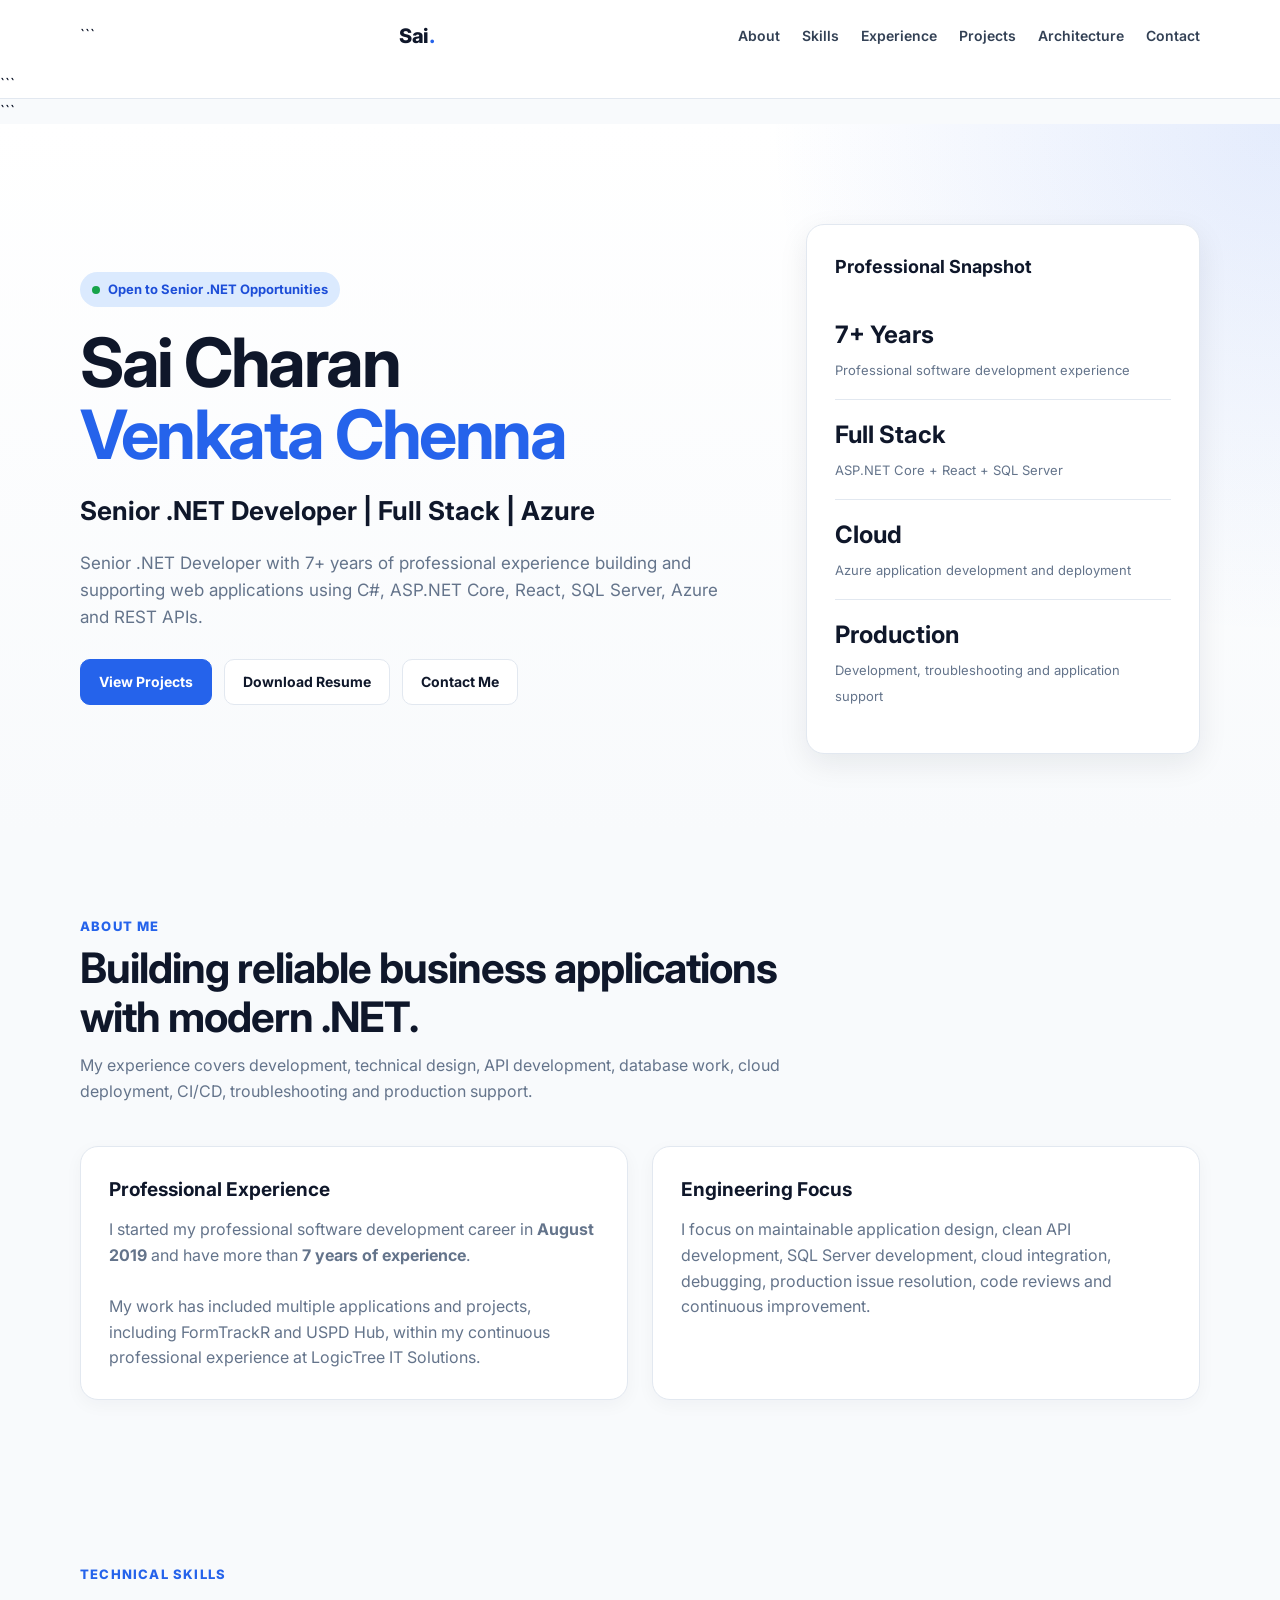
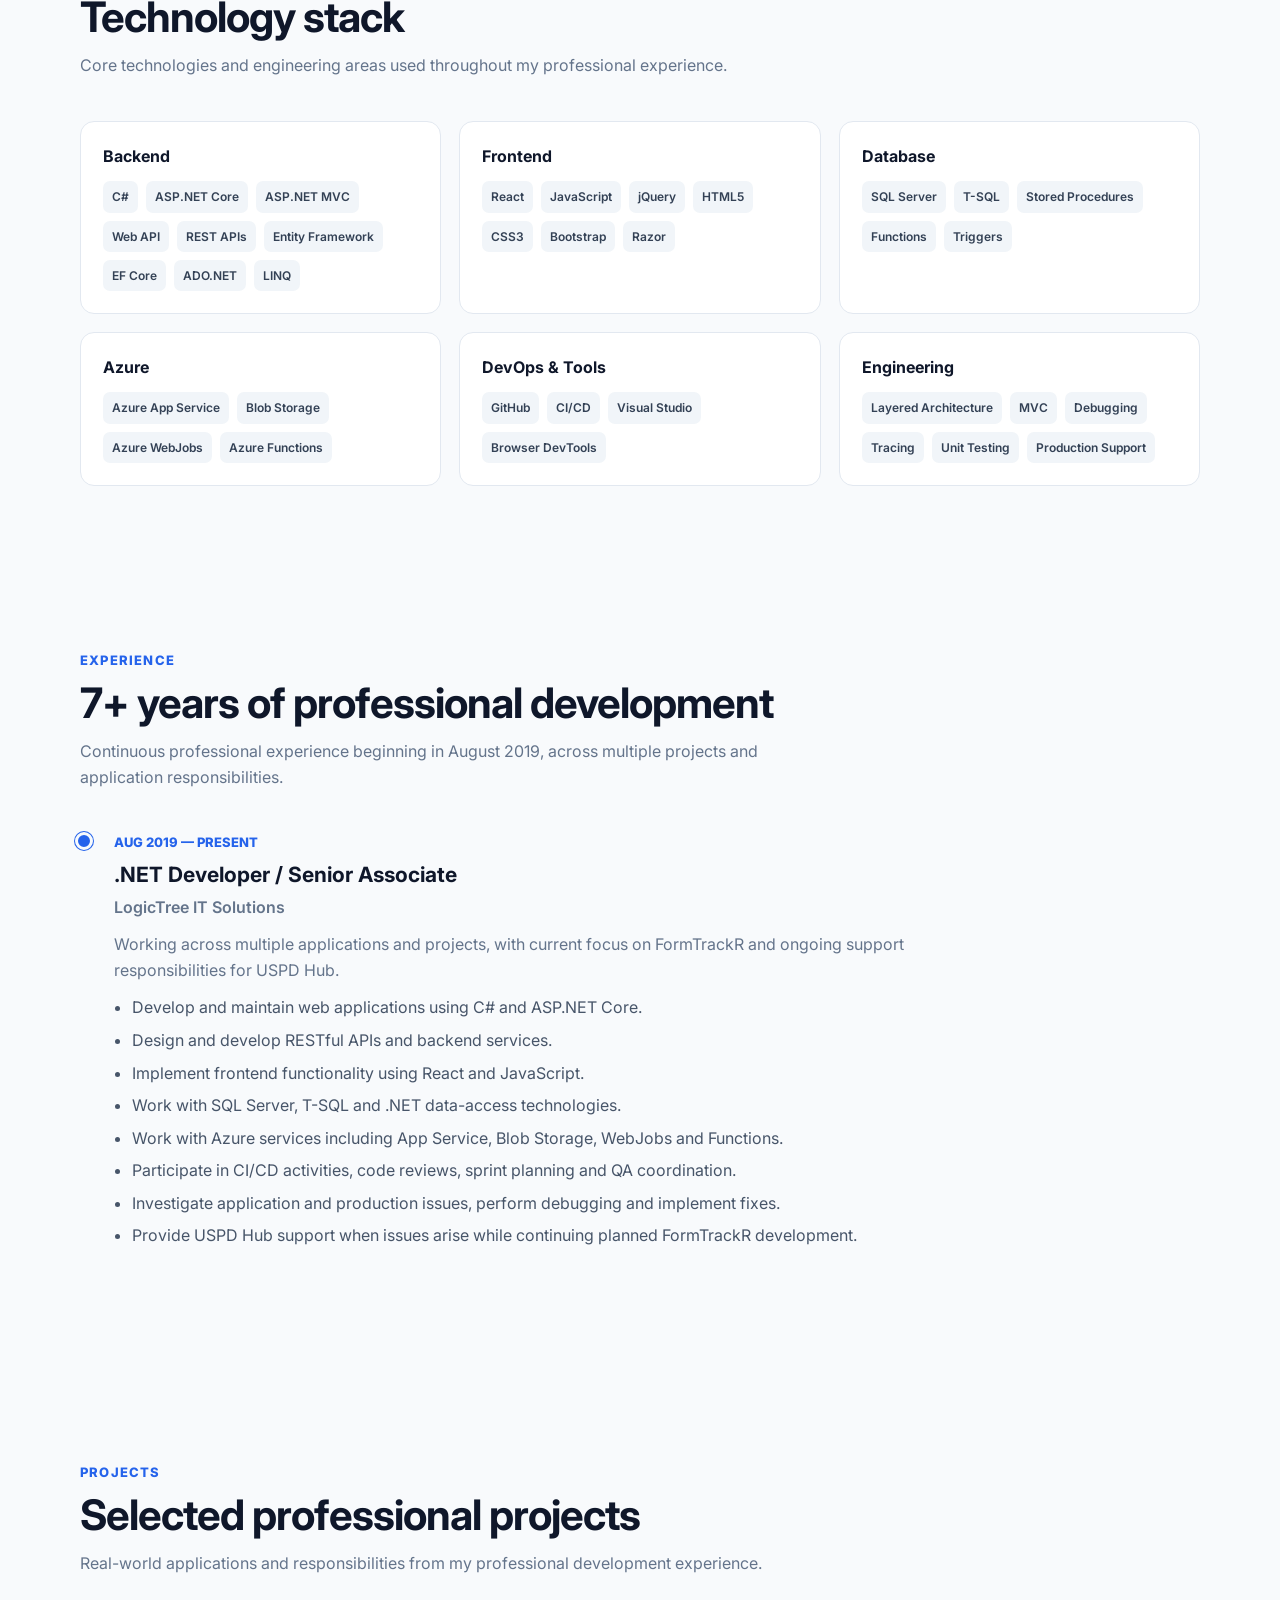
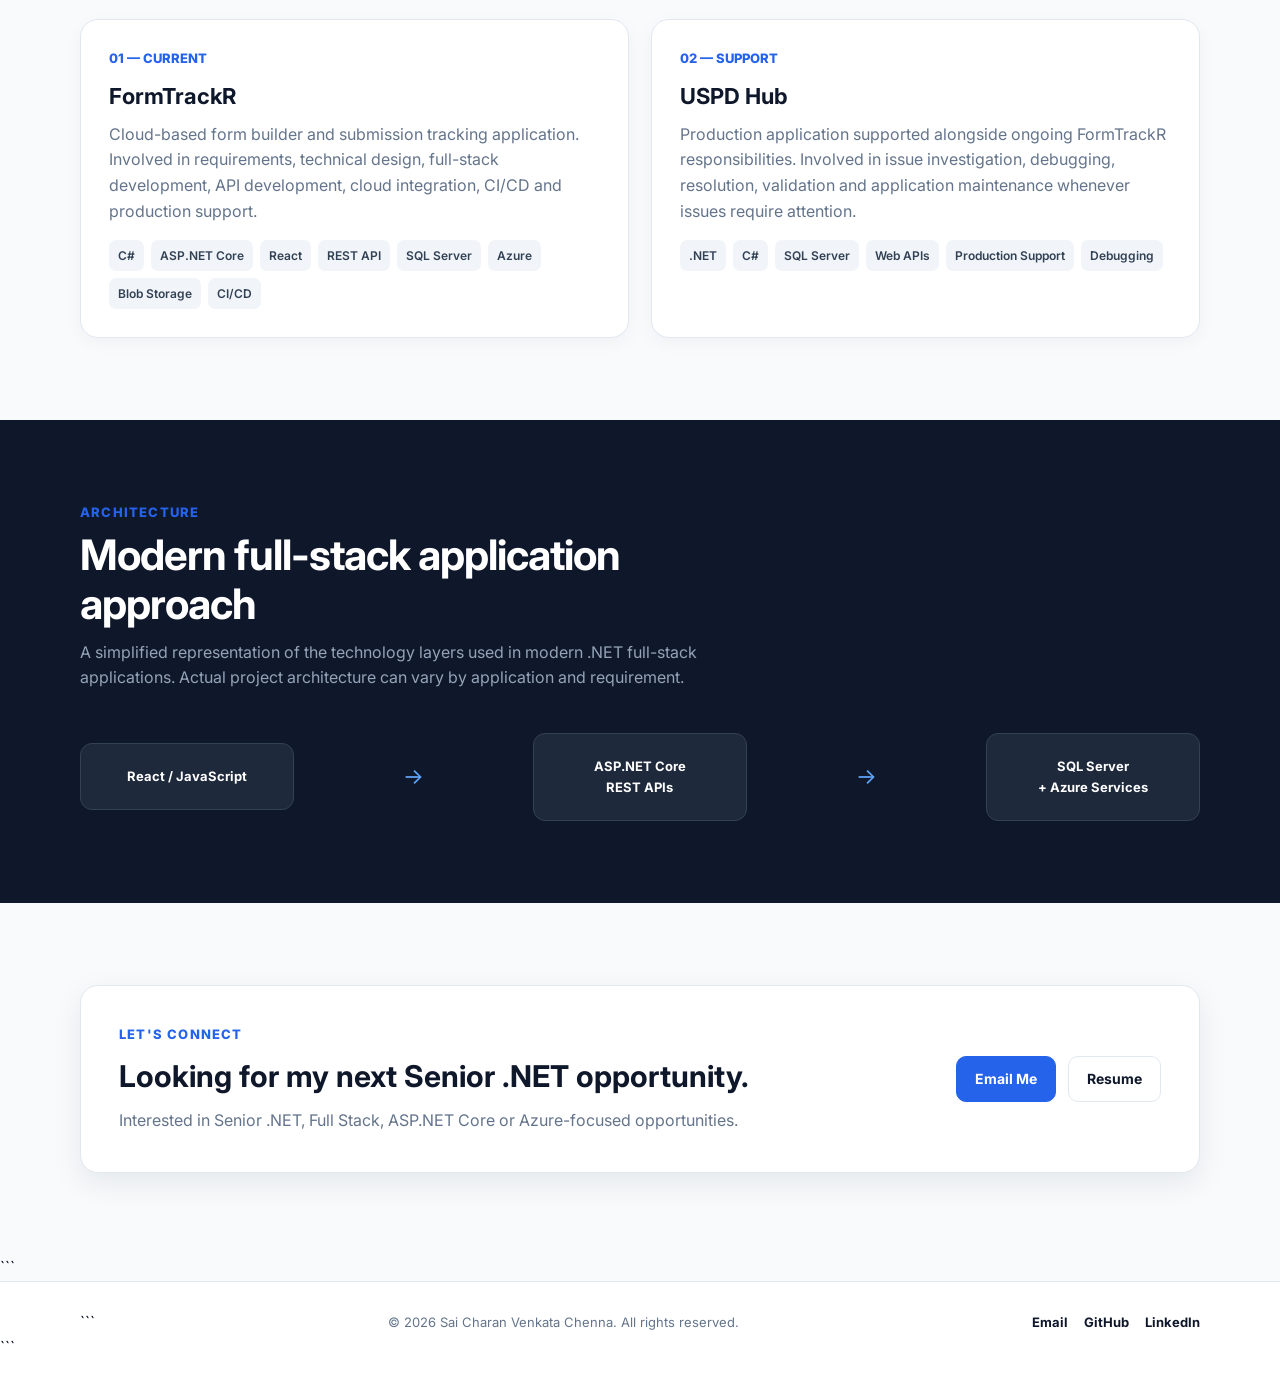
==== index.html @ 9241a67b "Update index.html" ====
<!DOCTYPE html>

<html lang="en">
<head>
  <meta charset="UTF-8">
  <meta name="viewport" content="width=device-width, initial-scale=1.0">

  <title>Sai Charan Venkata Chenna | Senior .NET Developer | ASP.NET Core | React | Azure</title>

<meta name="description"
     content="Senior .NET Developer with 7+ years of experience in C#, ASP.NET Core, React, SQL Server, Azure, REST APIs, CI/CD and full-stack application development.">

<meta name="keywords"
     content=".NET Developer, Senior .NET Developer, C#, ASP.NET Core, ASP.NET MVC, Web API, React, SQL Server, Azure, Azure Blob Storage, Azure Functions, Azure WebJobs, CI/CD, Full Stack Developer">

  <meta name="author" content="Sai Charan Venkata Chenna">

<meta property="og:title"
     content="Sai Charan Venkata Chenna | Senior .NET Developer">

<meta property="og:description"
     content="7+ years of professional experience in C#, ASP.NET Core, React, SQL Server, Azure and full-stack development.">

  <meta property="og:type" content="website">

  <meta name="theme-color" content="#0f172a">

  <link rel="preconnect" href="https://fonts.googleapis.com">
  <link rel="preconnect" href="https://fonts.gstatic.com" crossorigin>

  <link
    href="https://fonts.googleapis.com/css2?family=Inter:wght@400;500;600;700;800&display=swap"
    rel="stylesheet">

  <style>
    :root {
      --bg: #f8fafc;
      --surface: #ffffff;
      --surface-alt: #f1f5f9;
      --text: #0f172a;
      --muted: #64748b;
      --primary: #2563eb;
      --primary-dark: #1d4ed8;
      --border: #e2e8f0;
      --success: #16a34a;
      --shadow: 0 10px 30px rgba(15, 23, 42, 0.08);
      --radius: 18px;
      --max-width: 1120px;
    }

    * {
      box-sizing: border-box;
      margin: 0;
      padding: 0;
    }

    html {
      scroll-behavior: smooth;
    }

    body {
      font-family: "Inter", Arial, sans-serif;
      background: var(--bg);
      color: var(--text);
      line-height: 1.6;
    }

    a {
      color: inherit;
      text-decoration: none;
    }

    img {
      max-width: 100%;
      display: block;
    }

    button {
      font: inherit;
    }

    .container {
      width: min(100% - 32px, var(--max-width));
      margin-inline: auto;
    }

    /* NAVIGATION */

    .navbar {
      position: sticky;
      top: 0;
      z-index: 1000;
      background: rgba(255, 255, 255, 0.92);
      backdrop-filter: blur(14px);
      border-bottom: 1px solid var(--border);
    }

    .nav-inner {
      min-height: 72px;
      display: flex;
      align-items: center;
      justify-content: space-between;
      gap: 24px;
    }

    .brand {
      font-size: 20px;
      font-weight: 800;
      letter-spacing: -0.5px;
    }

    .brand span {
      color: var(--primary);
    }

    .nav-links {
      display: flex;
      align-items: center;
      gap: 22px;
      list-style: none;
    }

    .nav-links a {
      font-size: 14px;
      font-weight: 600;
      color: #334155;
      transition: color 0.2s ease;
    }

    .nav-links a:hover,
    .nav-links a:focus-visible {
      color: var(--primary);
    }

    .menu-button {
      display: none;
      border: 0;
      background: transparent;
      cursor: pointer;
      font-size: 26px;
    }

    /* HERO */

    .hero {
      padding: 100px 0 80px;
      background:
        radial-gradient(circle at top right, rgba(37, 99, 235, 0.12), transparent 35%),
        linear-gradient(180deg, #ffffff 0%, #f8fafc 100%);
    }

    .hero-grid {
      display: grid;
      grid-template-columns: 1.25fr 0.75fr;
      align-items: center;
      gap: 70px;
    }

    .eyebrow {
      display: inline-flex;
      align-items: center;
      gap: 8px;
      padding: 7px 12px;
      border-radius: 999px;
      background: #dbeafe;
      color: #1d4ed8;
      font-size: 13px;
      font-weight: 700;
      margin-bottom: 20px;
    }

    .status-dot {
      width: 8px;
      height: 8px;
      border-radius: 50%;
      background: var(--success);
    }

    .hero h1 {
      font-size: clamp(38px, 6vw, 68px);
      line-height: 1.05;
      letter-spacing: -2.5px;
      margin-bottom: 20px;
    }

    .hero h1 span {
      color: var(--primary);
    }

    .hero-subtitle {
      font-size: clamp(19px, 2.5vw, 26px);
      font-weight: 700;
      margin-bottom: 18px;
    }

    .hero-description {
      max-width: 720px;
      color: var(--muted);
      font-size: 17px;
      margin-bottom: 28px;
    }

    .hero-actions {
      display: flex;
      flex-wrap: wrap;
      gap: 12px;
    }

    .btn {
      display: inline-flex;
      align-items: center;
      justify-content: center;
      min-height: 46px;
      padding: 0 18px;
      border-radius: 10px;
      border: 1px solid var(--border);
      font-size: 14px;
      font-weight: 700;
      transition:
        transform 0.2s ease,
        box-shadow 0.2s ease,
        background 0.2s ease;
    }

    .btn:hover {
      transform: translateY(-2px);
      box-shadow: var(--shadow);
    }

    .btn-primary {
      color: #ffffff;
      background: var(--primary);
      border-color: var(--primary);
    }

    .btn-primary:hover {
      background: var(--primary-dark);
    }

    .btn-secondary {
      background: #ffffff;
    }

    .hero-card {
      padding: 28px;
      background: var(--surface);
      border: 1px solid var(--border);
      border-radius: var(--radius);
      box-shadow: var(--shadow);
    }

    .hero-card h2 {
      font-size: 18px;
      margin-bottom: 18px;
    }

    .quick-stat {
      padding: 16px 0;
      border-bottom: 1px solid var(--border);
    }

    .quick-stat:last-child {
      border-bottom: 0;
    }

    .quick-stat strong {
      display: block;
      font-size: 24px;
      margin-bottom: 3px;
    }

    .quick-stat span {
      color: var(--muted);
      font-size: 13px;
    }

    /* SECTIONS */

    section {
      padding: 82px 0;
    }

    .section-header {
      max-width: 700px;
      margin-bottom: 42px;
    }

    .section-label {
      color: var(--primary);
      font-size: 13px;
      font-weight: 800;
      text-transform: uppercase;
      letter-spacing: 1.2px;
      margin-bottom: 8px;
    }

    .section-header h2 {
      font-size: clamp(28px, 4vw, 42px);
      line-height: 1.15;
      letter-spacing: -1px;
      margin-bottom: 12px;
    }

    .section-header p {
      color: var(--muted);
    }

    /* ABOUT */

    .about-grid {
      display: grid;
      grid-template-columns: 1fr 1fr;
      gap: 24px;
    }

    .card {
      background: var(--surface);
      border: 1px solid var(--border);
      border-radius: var(--radius);
      padding: 28px;
      box-shadow: 0 5px 18px rgba(15, 23, 42, 0.04);
    }

    .card h3 {
      font-size: 19px;
      margin-bottom: 12px;
    }

    .card p {
      color: var(--muted);
    }

    /* SKILLS */

    .skills-grid {
      display: grid;
      grid-template-columns: repeat(3, 1fr);
      gap: 18px;
    }

    .skill-card {
      padding: 22px;
      background: var(--surface);
      border: 1px solid var(--border);
      border-radius: 14px;
    }

    .skill-card h3 {
      font-size: 16px;
      margin-bottom: 12px;
    }

    .skill-tags {
      display: flex;
      flex-wrap: wrap;
      gap: 8px;
    }

    .tag {
      padding: 6px 9px;
      background: var(--surface-alt);
      border-radius: 7px;
      color: #334155;
      font-size: 12px;
      font-weight: 600;
    }

    /* EXPERIENCE */

    .timeline {
      position: relative;
      max-width: 900px;
    }

    .timeline-item {
      position: relative;
      padding: 0 0 42px 32px;
      border-left: 2px solid #cbd5e1;
    }

    .timeline-item:last-child {
      border-left-color: transparent;
    }

    .timeline-item::before {
      content: "";
      position: absolute;
      left: -7px;
      top: 0;
      width: 12px;
      height: 12px;
      border-radius: 50%;
      background: var(--primary);
      border: 3px solid var(--bg);
      box-shadow: 0 0 0 1px var(--primary);
    }

    .timeline-date {
      color: var(--primary);
      font-size: 13px;
      font-weight: 800;
      margin-bottom: 5px;
    }

    .timeline-item h3 {
      font-size: 21px;
      margin-bottom: 3px;
    }

    .company {
      color: var(--muted);
      font-weight: 600;
      margin-bottom: 12px;
    }

    .timeline-item p {
      color: var(--muted);
      margin-bottom: 12px;
    }

    .timeline-item ul {
      padding-left: 18px;
      color: #475569;
    }

    .timeline-item li {
      margin-bottom: 7px;
    }

    /* PROJECTS */

    .project-grid {
      display: grid;
      grid-template-columns: repeat(2, 1fr);
      gap: 22px;
    }

    .project-card {
      background: var(--surface);
      border: 1px solid var(--border);
      border-radius: var(--radius);
      padding: 28px;
      box-shadow: 0 5px 18px rgba(15, 23, 42, 0.04);
    }

    .project-number {
      color: var(--primary);
      font-size: 13px;
      font-weight: 800;
      margin-bottom: 10px;
    }

    .project-card h3 {
      font-size: 22px;
      margin-bottom: 8px;
    }

    .project-card p {
      color: var(--muted);
      margin-bottom: 16px;
    }

    .project-stack {
      display: flex;
      flex-wrap: wrap;
      gap: 7px;
    }

    /* ARCHITECTURE */

    .architecture {
      background: #0f172a;
      color: #ffffff;
    }

    .architecture .section-header p {
      color: #94a3b8;
    }

    .architecture-flow {
      display: grid;
      grid-template-columns: repeat(5, 1fr);
      align-items: center;
      gap: 12px;
    }

    .architecture-box {
      padding: 22px 12px;
      text-align: center;
      background: #1e293b;
      border: 1px solid #334155;
      border-radius: 12px;
      font-size: 13px;
      font-weight: 700;
    }

    .architecture-arrow {
      text-align: center;
      color: #60a5fa;
      font-size: 22px;
    }

    /* CONTACT */

    .contact-card {
      display: grid;
      grid-template-columns: 1fr auto;
      align-items: center;
      gap: 30px;
      padding: 38px;
      background: var(--surface);
      border: 1px solid var(--border);
      border-radius: var(--radius);
      box-shadow: var(--shadow);
    }

    .contact-card h2 {
      font-size: 30px;
      margin-bottom: 8px;
    }

    .contact-card p {
      color: var(--muted);
    }

    /* FOOTER */

    footer {
      padding: 28px 0;
      border-top: 1px solid var(--border);
      background: #ffffff;
    }

    .footer-inner {
      display: flex;
      justify-content: space-between;
      align-items: center;
      gap: 20px;
    }

    .footer-inner p {
      color: var(--muted);
      font-size: 13px;
    }

    .footer-links {
      display: flex;
      gap: 16px;
      font-size: 13px;
      font-weight: 700;
    }

    .footer-links a:hover {
      color: var(--primary);
    }

    /* ACCESSIBILITY */

    :focus-visible {
      outline: 3px solid rgba(37, 99, 235, 0.35);
      outline-offset: 3px;
    }

    /* RESPONSIVE */

    @media (max-width: 900px) {
      .hero-grid,
      .about-grid {
        grid-template-columns: 1fr;
      }

      .skills-grid {
        grid-template-columns: repeat(2, 1fr);
      }

      .architecture-flow {
        grid-template-columns: 1fr;
      }

      .architecture-arrow {
        transform: rotate(90deg);
      }

      .contact-card {
        grid-template-columns: 1fr;
      }
    }

    @media (max-width: 700px) {
      .nav-links {
        position: absolute;
        top: 72px;
        left: 0;
        right: 0;
        display: none;
        flex-direction: column;
        align-items: flex-start;
        padding: 20px 16px;
        background: #ffffff;
        border-bottom: 1px solid var(--border);
      }

      .nav-links.is-open {
        display: flex;
      }

      .menu-button {
        display: block;
      }

      .hero {
        padding: 70px 0 60px;
      }

      section {
        padding: 60px 0;
      }

      .skills-grid,
      .project-grid {
        grid-template-columns: 1fr;
      }

      .footer-inner {
        flex-direction: column;
        align-items: flex-start;
      }
    }
  </style>

</head>

<body>

  <!-- NAVIGATION -->

  <header class="navbar">
    <div class="container nav-inner">

```
  <a class="brand" href="#home" aria-label="Sai Charan home">
    Sai<span>.</span>
  </a>

  <button
    class="menu-button"
    id="menuButton"
    type="button"
    aria-label="Open navigation menu"
    aria-expanded="false"
    aria-controls="navLinks">
    ☰
  </button>

  <nav aria-label="Primary navigation">
    <ul class="nav-links" id="navLinks">
      <li><a href="#about">About</a></li>
      <li><a href="#skills">Skills</a></li>
      <li><a href="#experience">Experience</a></li>
      <li><a href="#projects">Projects</a></li>
      <li><a href="#architecture">Architecture</a></li>
      <li><a href="#contact">Contact</a></li>
    </ul>
  </nav>

</div>
```

  </header>

  <main>

```
<!-- HERO -->

<section class="hero" id="home">
  <div class="container hero-grid">

    <div>
      <div class="eyebrow">
        <span class="status-dot"></span>
        Open to Senior .NET Opportunities
      </div>

      <h1>
        Sai Charan<br>
        <span>Venkata Chenna</span>
      </h1>

      <div class="hero-subtitle">
        Senior .NET Developer | Full Stack | Azure
      </div>

      <p class="hero-description">
        Senior .NET Developer with 7+ years of professional experience
        building and supporting web applications using C#, ASP.NET Core,
        React, SQL Server, Azure and REST APIs.
      </p>

      <div class="hero-actions">
        <a class="btn btn-primary" href="#projects">
          View Projects
        </a>

        <a class="btn btn-secondary" href="resume.pdf" download>
          Download Resume
        </a>

        <a class="btn btn-secondary"
           href="mailto:saicharanchenna.net@gmail.com">
          Contact Me
        </a>
      </div>
    </div>

    <aside class="hero-card" aria-label="Professional highlights">

      <h2>Professional Snapshot</h2>

      <div class="quick-stat">
        <strong>7+ Years</strong>
        <span>Professional software development experience</span>
      </div>

      <div class="quick-stat">
        <strong>Full Stack</strong>
        <span>ASP.NET Core + React + SQL Server</span>
      </div>

      <div class="quick-stat">
        <strong>Cloud</strong>
        <span>Azure application development and deployment</span>
      </div>

      <div class="quick-stat">
        <strong>Production</strong>
        <span>Development, troubleshooting and application support</span>
      </div>

    </aside>

  </div>
</section>

<!-- ABOUT -->

<section id="about">
  <div class="container">

    <div class="section-header">
      <div class="section-label">About Me</div>
      <h2>Building reliable business applications with modern .NET.</h2>
      <p>
        My experience covers development, technical design, API development,
        database work, cloud deployment, CI/CD, troubleshooting and
        production support.
      </p>
    </div>

    <div class="about-grid">

      <article class="card">
        <h3>Professional Experience</h3>
        <p>
          I started my professional software development career in
          <strong>August 2019</strong> and have more than
          <strong>7 years of experience</strong>.
        </p>
        <br>
        <p>
          My work has included multiple applications and projects,
          including FormTrackR and USPD Hub, within my continuous
          professional experience at LogicTree IT Solutions.
        </p>
      </article>

      <article class="card">
        <h3>Engineering Focus</h3>
        <p>
          I focus on maintainable application design, clean API development,
          SQL Server development, cloud integration, debugging,
          production issue resolution, code reviews and continuous
          improvement.
        </p>
      </article>

    </div>

  </div>
</section>

<!-- SKILLS -->

<section id="skills">
  <div class="container">

    <div class="section-header">
      <div class="section-label">Technical Skills</div>
      <h2>Technology stack</h2>
      <p>
        Core technologies and engineering areas used throughout my
        professional experience.
      </p>
    </div>

    <div class="skills-grid">

      <article class="skill-card">
        <h3>Backend</h3>
        <div class="skill-tags">
          <span class="tag">C#</span>
          <span class="tag">ASP.NET Core</span>
          <span class="tag">ASP.NET MVC</span>
          <span class="tag">Web API</span>
          <span class="tag">REST APIs</span>
          <span class="tag">Entity Framework</span>
          <span class="tag">EF Core</span>
          <span class="tag">ADO.NET</span>
          <span class="tag">LINQ</span>
        </div>
      </article>

      <article class="skill-card">
        <h3>Frontend</h3>
        <div class="skill-tags">
          <span class="tag">React</span>
          <span class="tag">JavaScript</span>
          <span class="tag">jQuery</span>
          <span class="tag">HTML5</span>
          <span class="tag">CSS3</span>
          <span class="tag">Bootstrap</span>
          <span class="tag">Razor</span>
        </div>
      </article>

      <article class="skill-card">
        <h3>Database</h3>
        <div class="skill-tags">
          <span class="tag">SQL Server</span>
          <span class="tag">T-SQL</span>
          <span class="tag">Stored Procedures</span>
          <span class="tag">Functions</span>
          <span class="tag">Triggers</span>
        </div>
      </article>

      <article class="skill-card">
        <h3>Azure</h3>
        <div class="skill-tags">
          <span class="tag">Azure App Service</span>
          <span class="tag">Blob Storage</span>
          <span class="tag">Azure WebJobs</span>
          <span class="tag">Azure Functions</span>
        </div>
      </article>

      <article class="skill-card">
        <h3>DevOps & Tools</h3>
        <div class="skill-tags">
          <span class="tag">GitHub</span>
          <span class="tag">CI/CD</span>
          <span class="tag">Visual Studio</span>
          <span class="tag">Browser DevTools</span>
        </div>
      </article>

      <article class="skill-card">
        <h3>Engineering</h3>
        <div class="skill-tags">
          <span class="tag">Layered Architecture</span>
          <span class="tag">MVC</span>
          <span class="tag">Debugging</span>
          <span class="tag">Tracing</span>
          <span class="tag">Unit Testing</span>
          <span class="tag">Production Support</span>
        </div>
      </article>

    </div>

  </div>
</section>

<!-- EXPERIENCE -->

<section id="experience">
  <div class="container">

    <div class="section-header">
      <div class="section-label">Experience</div>
      <h2>7+ years of professional development</h2>
      <p>
        Continuous professional experience beginning in August 2019,
        across multiple projects and application responsibilities.
      </p>
    </div>

    <div class="timeline">

      <article class="timeline-item">

        <div class="timeline-date">
          AUG 2019 — PRESENT
        </div>

        <h3>.NET Developer / Senior Associate</h3>

        <div class="company">
          LogicTree IT Solutions
        </div>

        <p>
          Working across multiple applications and projects, with current
          focus on FormTrackR and ongoing support responsibilities for
          USPD Hub.
        </p>

        <ul>
          <li>
            Develop and maintain web applications using C# and ASP.NET Core.
          </li>

          <li>
            Design and develop RESTful APIs and backend services.
          </li>

          <li>
            Implement frontend functionality using React and JavaScript.
          </li>

          <li>
            Work with SQL Server, T-SQL and .NET data-access technologies.
          </li>

          <li>
            Work with Azure services including App Service, Blob Storage,
            WebJobs and Functions.
          </li>

          <li>
            Participate in CI/CD activities, code reviews, sprint planning
            and QA coordination.
          </li>

          <li>
            Investigate application and production issues, perform
            debugging and implement fixes.
          </li>

          <li>
            Provide USPD Hub support when issues arise while continuing
            planned FormTrackR development.
          </li>
        </ul>

      </article>

    </div>

  </div>
</section>

<!-- PROJECTS -->

<section id="projects">
  <div class="container">

    <div class="section-header">
      <div class="section-label">Projects</div>
      <h2>Selected professional projects</h2>
      <p>
        Real-world applications and responsibilities from my professional
        development experience.
      </p>
    </div>

    <div class="project-grid">

      <article class="project-card">

        <div class="project-number">01 — CURRENT</div>

        <h3>FormTrackR</h3>

        <p>
          Cloud-based form builder and submission tracking application.
          Involved in requirements, technical design, full-stack
          development, API development, cloud integration, CI/CD and
          production support.
        </p>

        <div class="project-stack">
          <span class="tag">C#</span>
          <span class="tag">ASP.NET Core</span>
          <span class="tag">React</span>
          <span class="tag">REST API</span>
          <span class="tag">SQL Server</span>
          <span class="tag">Azure</span>
          <span class="tag">Blob Storage</span>
          <span class="tag">CI/CD</span>
        </div>

      </article>

      <article class="project-card">

        <div class="project-number">02 — SUPPORT</div>

        <h3>USPD Hub</h3>

        <p>
          Production application supported alongside ongoing FormTrackR
          responsibilities. Involved in issue investigation, debugging,
          resolution, validation and application maintenance whenever
          issues require attention.
        </p>

        <div class="project-stack">
          <span class="tag">.NET</span>
          <span class="tag">C#</span>
          <span class="tag">SQL Server</span>
          <span class="tag">Web APIs</span>
          <span class="tag">Production Support</span>
          <span class="tag">Debugging</span>
        </div>

      </article>

    </div>

  </div>
</section>

<!-- ARCHITECTURE -->

<section class="architecture" id="architecture">

  <div class="container">

    <div class="section-header">
      <div class="section-label">Architecture</div>
      <h2>Modern full-stack application approach</h2>
      <p>
        A simplified representation of the technology layers used in
        modern .NET full-stack applications. Actual project architecture
        can vary by application and requirement.
      </p>
    </div>

    <div class="architecture-flow">

      <div class="architecture-box">
        React / JavaScript
      </div>

      <div class="architecture-arrow">
        →
      </div>

      <div class="architecture-box">
        ASP.NET Core<br>
        REST APIs
      </div>

      <div class="architecture-arrow">
        →
      </div>

      <div class="architecture-box">
        SQL Server<br>
        + Azure Services
      </div>

    </div>

  </div>

</section>

<!-- CONTACT -->

<section id="contact">
  <div class="container">

    <div class="contact-card">

      <div>
        <div class="section-label">Let's Connect</div>

        <h2>Looking for my next Senior .NET opportunity.</h2>

        <p>
          Interested in Senior .NET, Full Stack, ASP.NET Core or
          Azure-focused opportunities.
        </p>
      </div>

      <div class="hero-actions">

        <a
          class="btn btn-primary"
          href="mailto:saicharanchenna.net@gmail.com">
          Email Me
        </a>

        <a
          class="btn btn-secondary"
          href="resume.pdf"
          download>
          Resume
        </a>

      </div>

    </div>

  </div>
</section>
```

  </main>

  <!-- FOOTER -->

  <footer>
    <div class="container footer-inner">

```
  <p>
    © 2026 Sai Charan Venkata Chenna. All rights reserved.
  </p>

  <div class="footer-links">

    <a
      href="mailto:saicharanchenna.net@gmail.com">
      Email
    </a>

    <a
      href="https://github.com/saicharan-dotnet"
      target="_blank"
      rel="noopener noreferrer">
      GitHub
    </a>

    <a
      href="https://www.linkedin.com/"
      target="_blank"
      rel="noopener noreferrer">
      LinkedIn
    </a>

  </div>

</div>
```

  </footer>

  <script>
    const menuButton = document.getElementById("menuButton");
    const navLinks = document.getElementById("navLinks");

    menuButton.addEventListener("click", () => {
      const isOpen = navLinks.classList.toggle("is-open");

      menuButton.setAttribute("aria-expanded", String(isOpen));
      menuButton.setAttribute(
        "aria-label",
        isOpen ? "Close navigation menu" : "Open navigation menu"
      );
    });

    navLinks.addEventListener("click", (event) => {
      if (event.target.tagName === "A") {
        navLinks.classList.remove("is-open");
        menuButton.setAttribute("aria-expanded", "false");
        menuButton.setAttribute("aria-label", "Open navigation menu");
      }
    });
  </script>

</body>
</html>
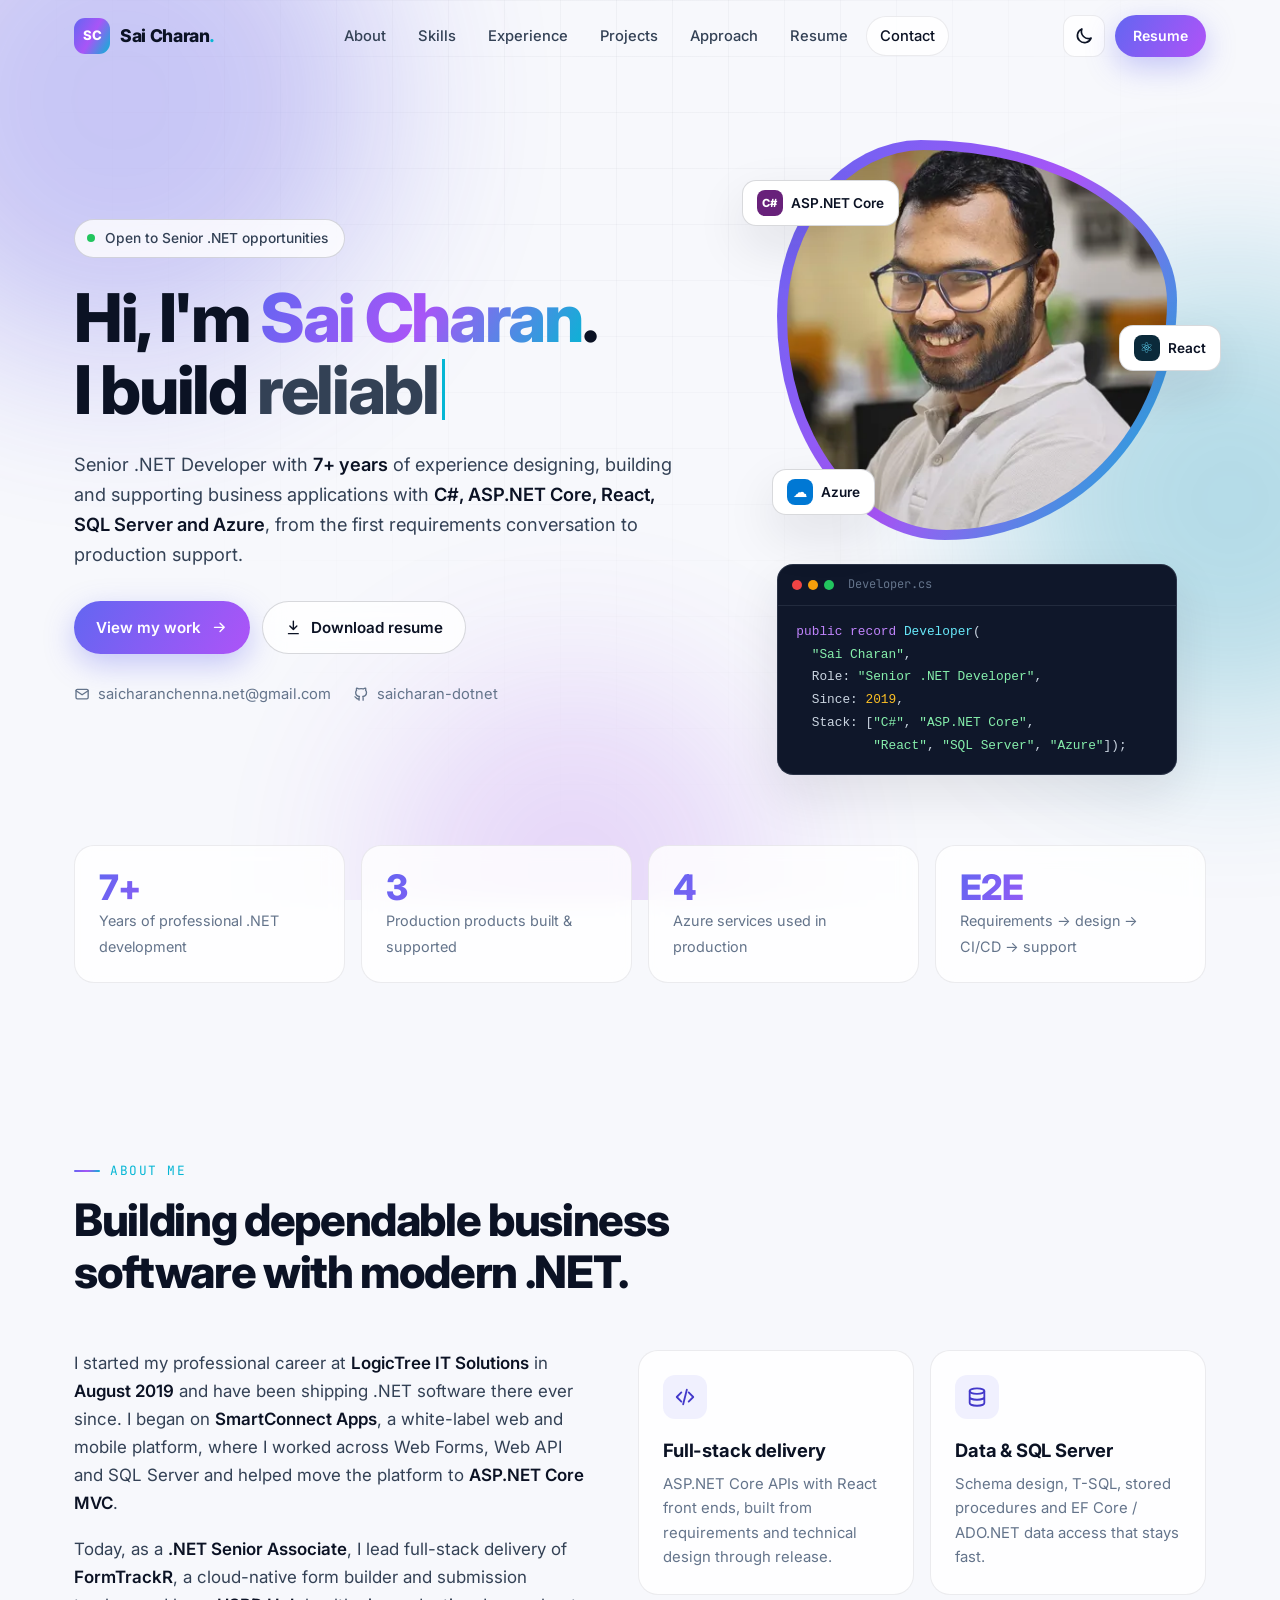
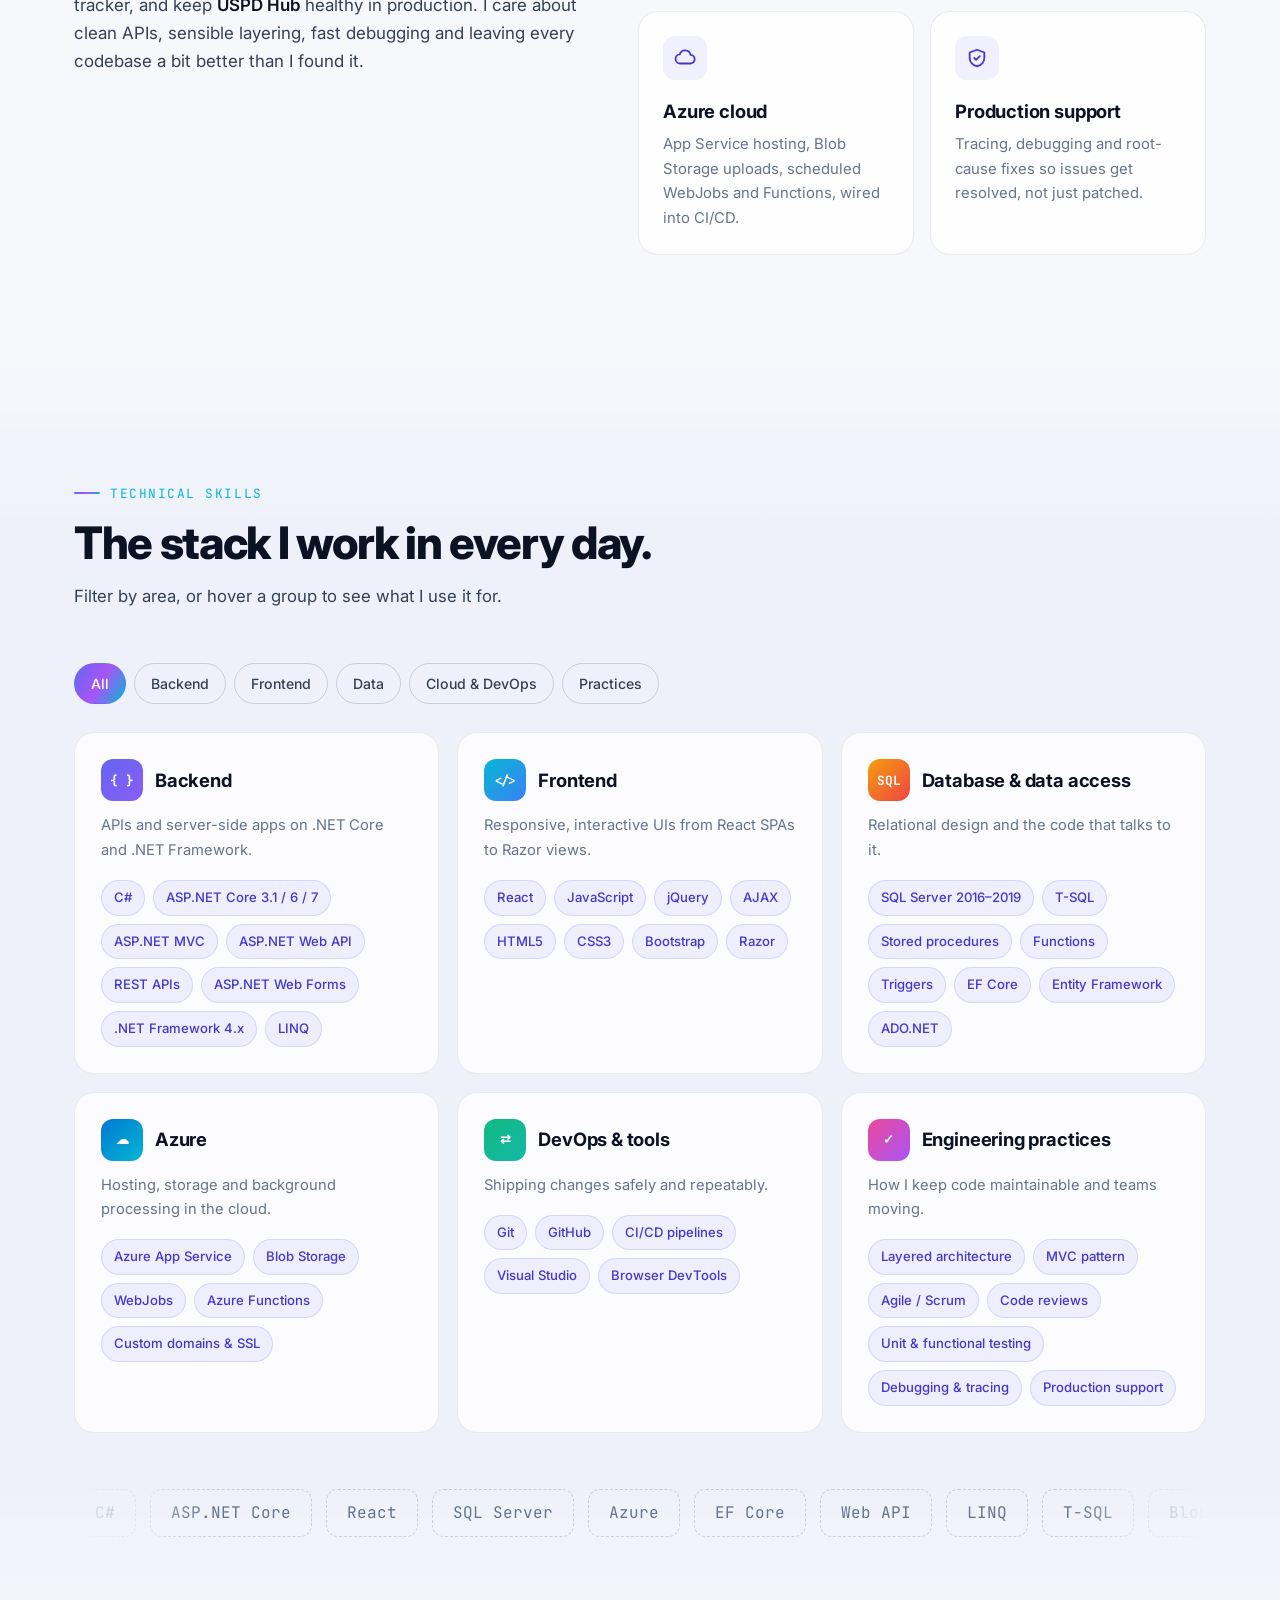
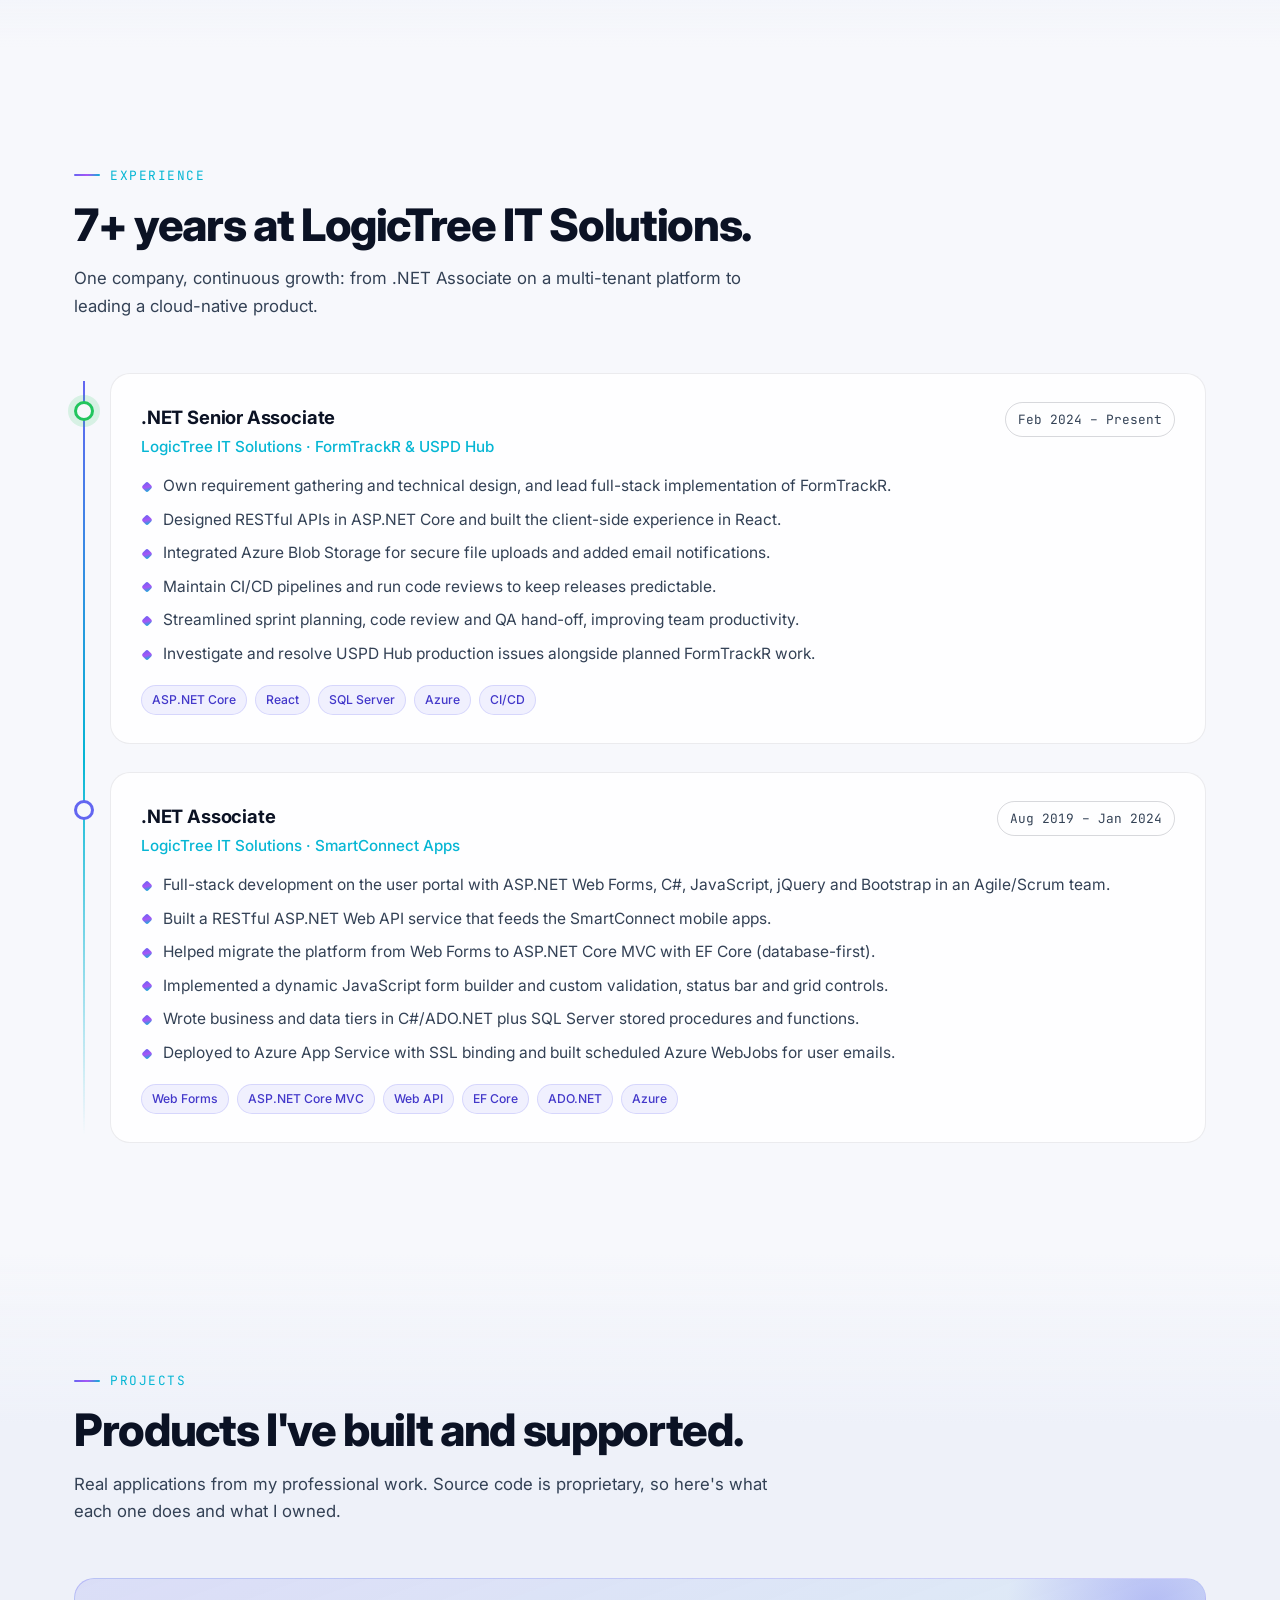
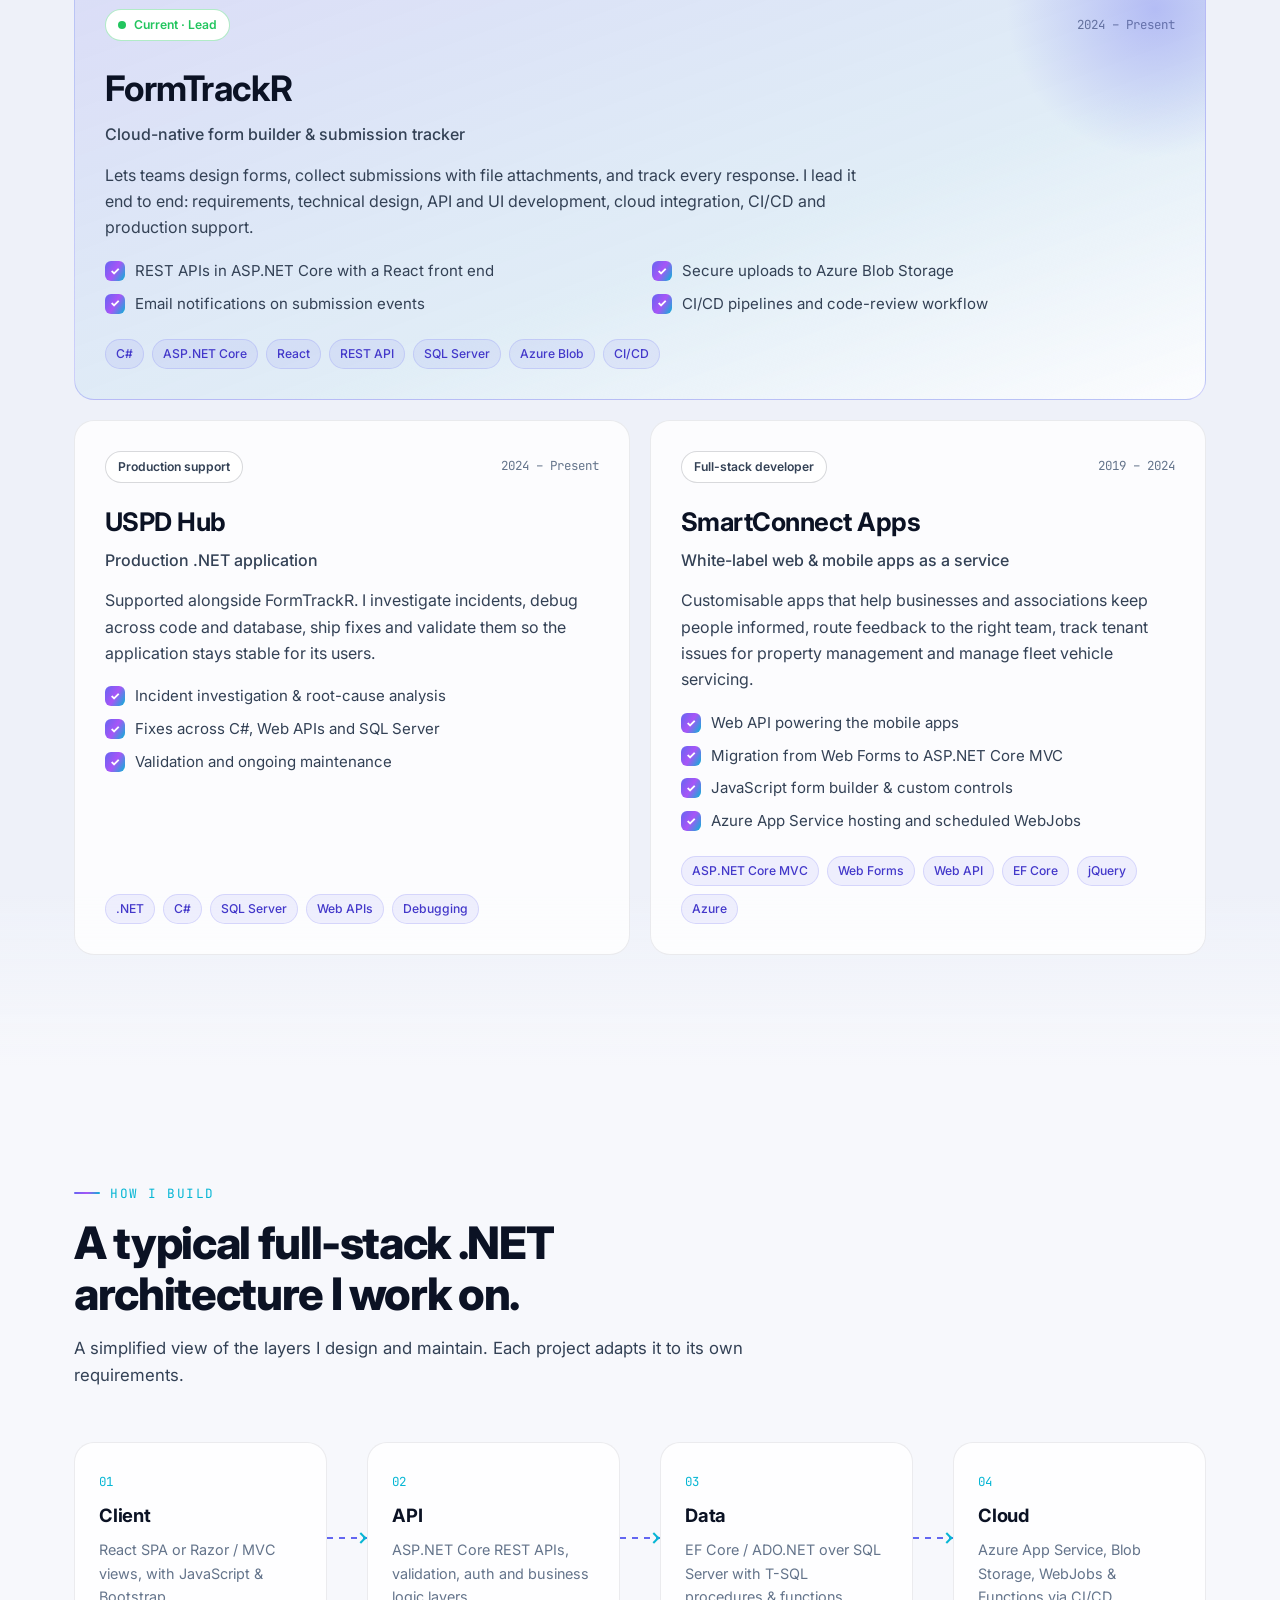
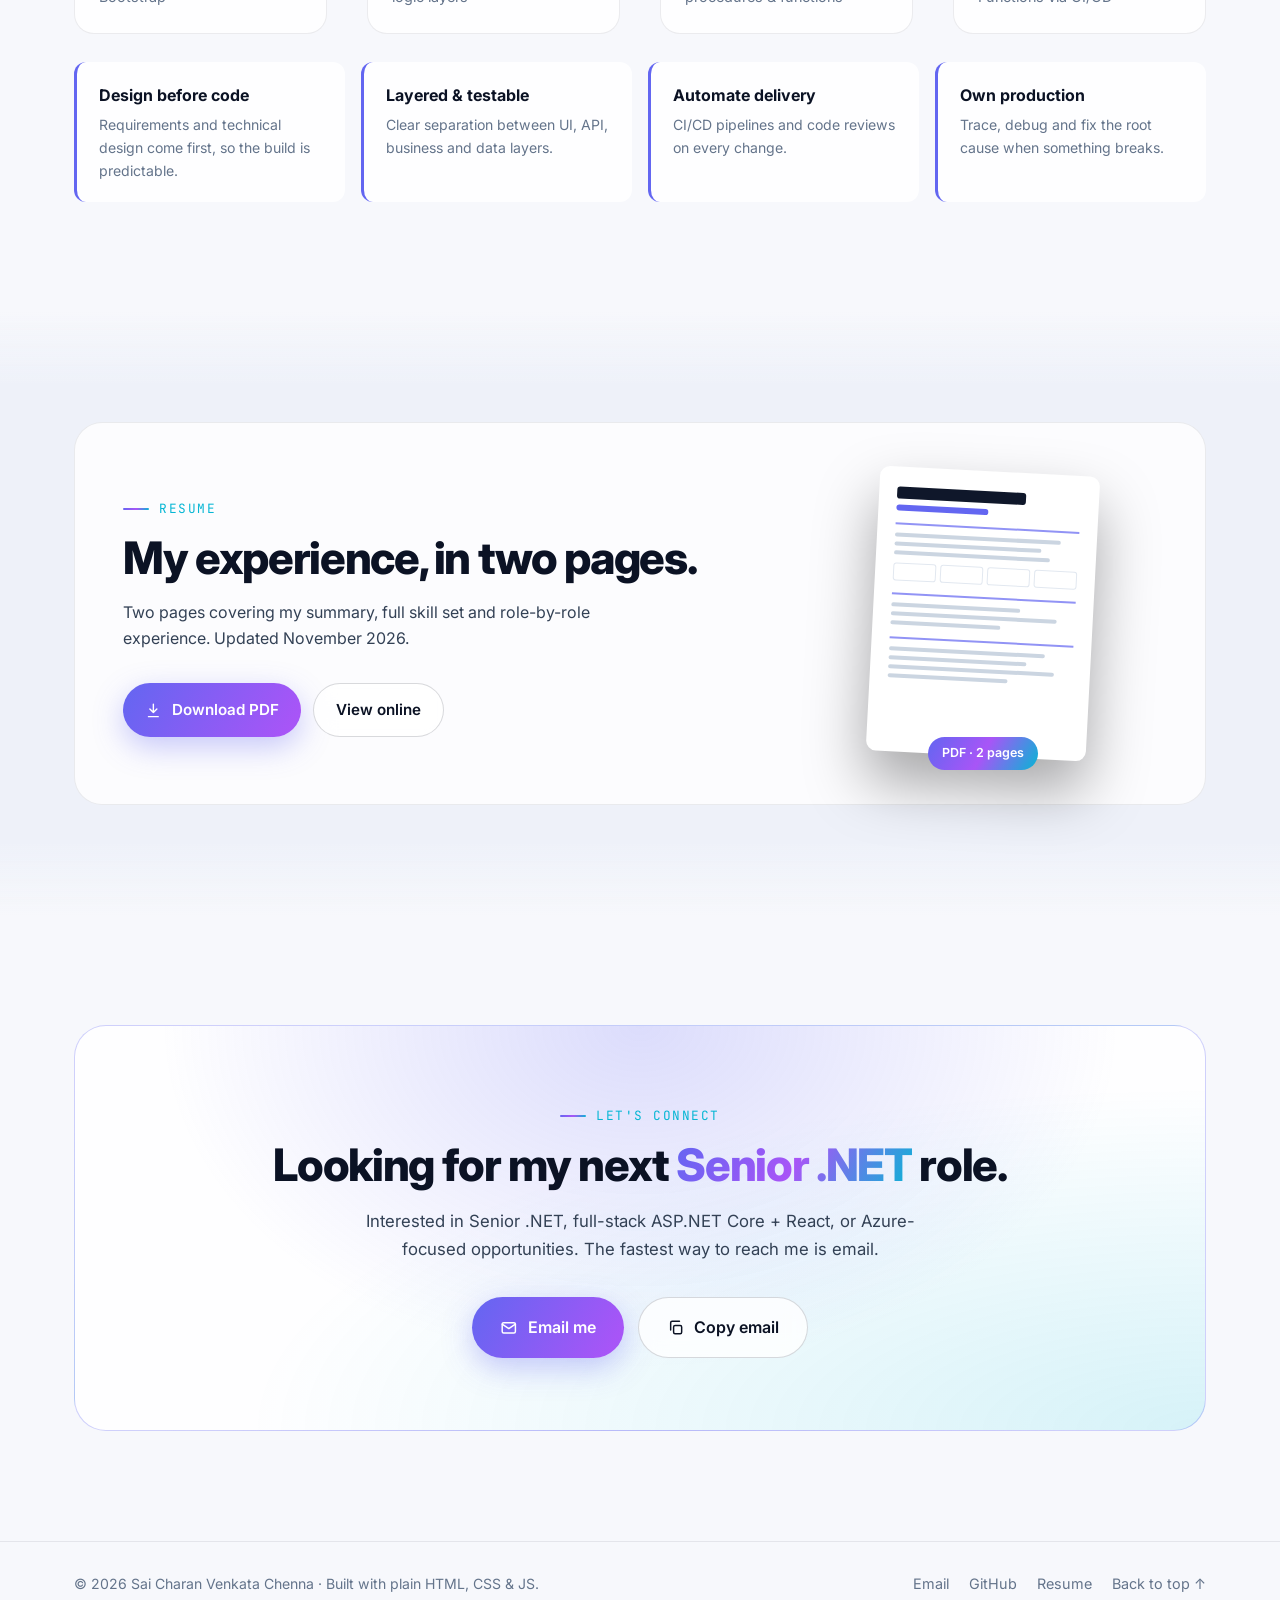
==== commit d0e2ea47: "Redesign portfolio UI and refresh resume - New responsive design with dark/light themes, animated he" ====
--- a/index.html
+++ b/index.html
@@ -1,1186 +1,539 @@
-
-<!DOCTYPE html>
-
-<html lang="en">
-<head>
-  <meta charset="UTF-8">
-  <meta name="viewport" content="width=device-width, initial-scale=1.0">
-
-  <title>Sai Charan Venkata Chenna | Senior .NET Developer | ASP.NET Core | React | Azure</title>
-
-<meta name="description"
-     content="Senior .NET Developer with 7+ years of experience in C#, ASP.NET Core, React, SQL Server, Azure, REST APIs, CI/CD and full-stack application development.">
-
-<meta name="keywords"
-     content=".NET Developer, Senior .NET Developer, C#, ASP.NET Core, ASP.NET MVC, Web API, React, SQL Server, Azure, Azure Blob Storage, Azure Functions, Azure WebJobs, CI/CD, Full Stack Developer">
-
-  <meta name="author" content="Sai Charan Venkata Chenna">
-
-<meta property="og:title"
-     content="Sai Charan Venkata Chenna | Senior .NET Developer">
-
-<meta property="og:description"
-     content="7+ years of professional experience in C#, ASP.NET Core, React, SQL Server, Azure and full-stack development.">
-
-  <meta property="og:type" content="website">
-
-  <meta name="theme-color" content="#0f172a">
-
-  <link rel="preconnect" href="https://fonts.googleapis.com">
-  <link rel="preconnect" href="https://fonts.gstatic.com" crossorigin>
-
-  <link
-    href="https://fonts.googleapis.com/css2?family=Inter:wght@400;500;600;700;800&display=swap"
-    rel="stylesheet">
-
-  <style>
-    :root {
-      --bg: #f8fafc;
-      --surface: #ffffff;
-      --surface-alt: #f1f5f9;
-      --text: #0f172a;
-      --muted: #64748b;
-      --primary: #2563eb;
-      --primary-dark: #1d4ed8;
-      --border: #e2e8f0;
-      --success: #16a34a;
-      --shadow: 0 10px 30px rgba(15, 23, 42, 0.08);
-      --radius: 18px;
-      --max-width: 1120px;
-    }
-
-    * {
-      box-sizing: border-box;
-      margin: 0;
-      padding: 0;
-    }
-
-    html {
-      scroll-behavior: smooth;
-    }
-
-    body {
-      font-family: "Inter", Arial, sans-serif;
-      background: var(--bg);
-      color: var(--text);
-      line-height: 1.6;
-    }
-
-    a {
-      color: inherit;
-      text-decoration: none;
-    }
-
-    img {
-      max-width: 100%;
-      display: block;
-    }
-
-    button {
-      font: inherit;
-    }
-
-    .container {
-      width: min(100% - 32px, var(--max-width));
-      margin-inline: auto;
-    }
-
-    /* NAVIGATION */
-
-    .navbar {
-      position: sticky;
-      top: 0;
-      z-index: 1000;
-      background: rgba(255, 255, 255, 0.92);
-      backdrop-filter: blur(14px);
-      border-bottom: 1px solid var(--border);
-    }
-
-    .nav-inner {
-      min-height: 72px;
-      display: flex;
-      align-items: center;
-      justify-content: space-between;
-      gap: 24px;
-    }
-
-    .brand {
-      font-size: 20px;
-      font-weight: 800;
-      letter-spacing: -0.5px;
-    }
-
-    .brand span {
-      color: var(--primary);
-    }
-
-    .nav-links {
-      display: flex;
-      align-items: center;
-      gap: 22px;
-      list-style: none;
-    }
-
-    .nav-links a {
-      font-size: 14px;
-      font-weight: 600;
-      color: #334155;
-      transition: color 0.2s ease;
-    }
-
-    .nav-links a:hover,
-    .nav-links a:focus-visible {
-      color: var(--primary);
-    }
-
-    .menu-button {
-      display: none;
-      border: 0;
-      background: transparent;
-      cursor: pointer;
-      font-size: 26px;
-    }
-
-    /* HERO */
-
-    .hero {
-      padding: 100px 0 80px;
-      background:
-        radial-gradient(circle at top right, rgba(37, 99, 235, 0.12), transparent 35%),
-        linear-gradient(180deg, #ffffff 0%, #f8fafc 100%);
-    }
-
-    .hero-grid {
-      display: grid;
-      grid-template-columns: 1.25fr 0.75fr;
-      align-items: center;
-      gap: 70px;
-    }
-
-    .eyebrow {
-      display: inline-flex;
-      align-items: center;
-      gap: 8px;
-      padding: 7px 12px;
-      border-radius: 999px;
-      background: #dbeafe;
-      color: #1d4ed8;
-      font-size: 13px;
-      font-weight: 700;
-      margin-bottom: 20px;
-    }
-
-    .status-dot {
-      width: 8px;
-      height: 8px;
-      border-radius: 50%;
-      background: var(--success);
-    }
-
-    .hero h1 {
-      font-size: clamp(38px, 6vw, 68px);
-      line-height: 1.05;
-      letter-spacing: -2.5px;
-      margin-bottom: 20px;
-    }
-
-    .hero h1 span {
-      color: var(--primary);
-    }
-
-    .hero-subtitle {
-      font-size: clamp(19px, 2.5vw, 26px);
-      font-weight: 700;
-      margin-bottom: 18px;
-    }
-
-    .hero-description {
-      max-width: 720px;
-      color: var(--muted);
-      font-size: 17px;
-      margin-bottom: 28px;
-    }
-
-    .hero-actions {
-      display: flex;
-      flex-wrap: wrap;
-      gap: 12px;
-    }
-
-    .btn {
-      display: inline-flex;
-      align-items: center;
-      justify-content: center;
-      min-height: 46px;
-      padding: 0 18px;
-      border-radius: 10px;
-      border: 1px solid var(--border);
-      font-size: 14px;
-      font-weight: 700;
-      transition:
-        transform 0.2s ease,
-        box-shadow 0.2s ease,
-        background 0.2s ease;
-    }
-
-    .btn:hover {
-      transform: translateY(-2px);
-      box-shadow: var(--shadow);
-    }
-
-    .btn-primary {
-      color: #ffffff;
-      background: var(--primary);
-      border-color: var(--primary);
-    }
-
-    .btn-primary:hover {
-      background: var(--primary-dark);
-    }
-
-    .btn-secondary {
-      background: #ffffff;
-    }
-
-    .hero-card {
-      padding: 28px;
-      background: var(--surface);
-      border: 1px solid var(--border);
-      border-radius: var(--radius);
-      box-shadow: var(--shadow);
-    }
-
-    .hero-card h2 {
-      font-size: 18px;
-      margin-bottom: 18px;
-    }
-
-    .quick-stat {
-      padding: 16px 0;
-      border-bottom: 1px solid var(--border);
-    }
-
-    .quick-stat:last-child {
-      border-bottom: 0;
-    }
-
-    .quick-stat strong {
-      display: block;
-      font-size: 24px;
-      margin-bottom: 3px;
-    }
-
-    .quick-stat span {
-      color: var(--muted);
-      font-size: 13px;
-    }
-
-    /* SECTIONS */
-
-    section {
-      padding: 82px 0;
-    }
-
-    .section-header {
-      max-width: 700px;
-      margin-bottom: 42px;
-    }
-
-    .section-label {
-      color: var(--primary);
-      font-size: 13px;
-      font-weight: 800;
-      text-transform: uppercase;
-      letter-spacing: 1.2px;
-      margin-bottom: 8px;
-    }
-
-    .section-header h2 {
-      font-size: clamp(28px, 4vw, 42px);
-      line-height: 1.15;
-      letter-spacing: -1px;
-      margin-bottom: 12px;
-    }
-
-    .section-header p {
-      color: var(--muted);
-    }
-
-    /* ABOUT */
-
-    .about-grid {
-      display: grid;
-      grid-template-columns: 1fr 1fr;
-      gap: 24px;
-    }
-
-    .card {
-      background: var(--surface);
-      border: 1px solid var(--border);
-      border-radius: var(--radius);
-      padding: 28px;
-      box-shadow: 0 5px 18px rgba(15, 23, 42, 0.04);
-    }
-
-    .card h3 {
-      font-size: 19px;
-      margin-bottom: 12px;
-    }
-
-    .card p {
-      color: var(--muted);
-    }
-
-    /* SKILLS */
-
-    .skills-grid {
-      display: grid;
-      grid-template-columns: repeat(3, 1fr);
-      gap: 18px;
-    }
-
-    .skill-card {
-      padding: 22px;
-      background: var(--surface);
-      border: 1px solid var(--border);
-      border-radius: 14px;
-    }
-
-    .skill-card h3 {
-      font-size: 16px;
-      margin-bottom: 12px;
-    }
-
-    .skill-tags {
-      display: flex;
-      flex-wrap: wrap;
-      gap: 8px;
-    }
-
-    .tag {
-      padding: 6px 9px;
-      background: var(--surface-alt);
-      border-radius: 7px;
-      color: #334155;
-      font-size: 12px;
-      font-weight: 600;
-    }
-
-    /* EXPERIENCE */
-
-    .timeline {
-      position: relative;
-      max-width: 900px;
-    }
-
-    .timeline-item {
-      position: relative;
-      padding: 0 0 42px 32px;
-      border-left: 2px solid #cbd5e1;
-    }
-
-    .timeline-item:last-child {
-      border-left-color: transparent;
-    }
-
-    .timeline-item::before {
-      content: "";
-      position: absolute;
-      left: -7px;
-      top: 0;
-      width: 12px;
-      height: 12px;
-      border-radius: 50%;
-      background: var(--primary);
-      border: 3px solid var(--bg);
-      box-shadow: 0 0 0 1px var(--primary);
-    }
-
-    .timeline-date {
-      color: var(--primary);
-      font-size: 13px;
-      font-weight: 800;
-      margin-bottom: 5px;
-    }
-
-    .timeline-item h3 {
-      font-size: 21px;
-      margin-bottom: 3px;
-    }
-
-    .company {
-      color: var(--muted);
-      font-weight: 600;
-      margin-bottom: 12px;
-    }
-
-    .timeline-item p {
-      color: var(--muted);
-      margin-bottom: 12px;
-    }
-
-    .timeline-item ul {
-      padding-left: 18px;
-      color: #475569;
-    }
-
-    .timeline-item li {
-      margin-bottom: 7px;
-    }
-
-    /* PROJECTS */
-
-    .project-grid {
-      display: grid;
-      grid-template-columns: repeat(2, 1fr);
-      gap: 22px;
-    }
-
-    .project-card {
-      background: var(--surface);
-      border: 1px solid var(--border);
-      border-radius: var(--radius);
-      padding: 28px;
-      box-shadow: 0 5px 18px rgba(15, 23, 42, 0.04);
-    }
-
-    .project-number {
-      color: var(--primary);
-      font-size: 13px;
-      font-weight: 800;
-      margin-bottom: 10px;
-    }
-
-    .project-card h3 {
-      font-size: 22px;
-      margin-bottom: 8px;
-    }
-
-    .project-card p {
-      color: var(--muted);
-      margin-bottom: 16px;
-    }
-
-    .project-stack {
-      display: flex;
-      flex-wrap: wrap;
-      gap: 7px;
-    }
-
-    /* ARCHITECTURE */
-
-    .architecture {
-      background: #0f172a;
-      color: #ffffff;
-    }
-
-    .architecture .section-header p {
-      color: #94a3b8;
-    }
-
-    .architecture-flow {
-      display: grid;
-      grid-template-columns: repeat(5, 1fr);
-      align-items: center;
-      gap: 12px;
-    }
-
-    .architecture-box {
-      padding: 22px 12px;
-      text-align: center;
-      background: #1e293b;
-      border: 1px solid #334155;
-      border-radius: 12px;
-      font-size: 13px;
-      font-weight: 700;
-    }
-
-    .architecture-arrow {
-      text-align: center;
-      color: #60a5fa;
-      font-size: 22px;
-    }
-
-    /* CONTACT */
-
-    .contact-card {
-      display: grid;
-      grid-template-columns: 1fr auto;
-      align-items: center;
-      gap: 30px;
-      padding: 38px;
-      background: var(--surface);
-      border: 1px solid var(--border);
-      border-radius: var(--radius);
-      box-shadow: var(--shadow);
-    }
-
-    .contact-card h2 {
-      font-size: 30px;
-      margin-bottom: 8px;
-    }
-
-    .contact-card p {
-      color: var(--muted);
-    }
-
-    /* FOOTER */
-
-    footer {
-      padding: 28px 0;
-      border-top: 1px solid var(--border);
-      background: #ffffff;
-    }
-
-    .footer-inner {
-      display: flex;
-      justify-content: space-between;
-      align-items: center;
-      gap: 20px;
-    }
-
-    .footer-inner p {
-      color: var(--muted);
-      font-size: 13px;
-    }
-
-    .footer-links {
-      display: flex;
-      gap: 16px;
-      font-size: 13px;
-      font-weight: 700;
-    }
-
-    .footer-links a:hover {
-      color: var(--primary);
-    }
-
-    /* ACCESSIBILITY */
-
-    :focus-visible {
-      outline: 3px solid rgba(37, 99, 235, 0.35);
-      outline-offset: 3px;
-    }
-
-    /* RESPONSIVE */
-
-    @media (max-width: 900px) {
-      .hero-grid,
-      .about-grid {
-        grid-template-columns: 1fr;
-      }
-
-      .skills-grid {
-        grid-template-columns: repeat(2, 1fr);
-      }
-
-      .architecture-flow {
-        grid-template-columns: 1fr;
-      }
-
-      .architecture-arrow {
-        transform: rotate(90deg);
-      }
-
-      .contact-card {
-        grid-template-columns: 1fr;
-      }
-    }
-
-    @media (max-width: 700px) {
-      .nav-links {
-        position: absolute;
-        top: 72px;
-        left: 0;
-        right: 0;
-        display: none;
-        flex-direction: column;
-        align-items: flex-start;
-        padding: 20px 16px;
-        background: #ffffff;
-        border-bottom: 1px solid var(--border);
-      }
-
-      .nav-links.is-open {
-        display: flex;
-      }
-
-      .menu-button {
-        display: block;
-      }
-
-      .hero {
-        padding: 70px 0 60px;
-      }
-
-      section {
-        padding: 60px 0;
-      }
-
-      .skills-grid,
-      .project-grid {
-        grid-template-columns: 1fr;
-      }
-
-      .footer-inner {
-        flex-direction: column;
-        align-items: flex-start;
-      }
-    }
-  </style>
-
-</head>
-
-<body>
-
-  <!-- NAVIGATION -->
-
-  <header class="navbar">
-    <div class="container nav-inner">
-
-```
-  <a class="brand" href="#home" aria-label="Sai Charan home">
-    Sai<span>.</span>
-  </a>
-
-  <button
-    class="menu-button"
-    id="menuButton"
-    type="button"
-    aria-label="Open navigation menu"
-    aria-expanded="false"
-    aria-controls="navLinks">
-    ☰
-  </button>
-
-  <nav aria-label="Primary navigation">
-    <ul class="nav-links" id="navLinks">
-      <li><a href="#about">About</a></li>
-      <li><a href="#skills">Skills</a></li>
-      <li><a href="#experience">Experience</a></li>
-      <li><a href="#projects">Projects</a></li>
-      <li><a href="#architecture">Architecture</a></li>
-      <li><a href="#contact">Contact</a></li>
-    </ul>
-  </nav>
-
-</div>
-```
-
-  </header>
-
-  <main>
-
-```
-<!-- HERO -->
-
-<section class="hero" id="home">
-  <div class="container hero-grid">
-
-    <div>
-      <div class="eyebrow">
-        <span class="status-dot"></span>
-        Open to Senior .NET Opportunities
-      </div>
-
-      <h1>
-        Sai Charan<br>
-        <span>Venkata Chenna</span>
-      </h1>
-
-      <div class="hero-subtitle">
-        Senior .NET Developer | Full Stack | Azure
-      </div>
-
-      <p class="hero-description">
-        Senior .NET Developer with 7+ years of professional experience
-        building and supporting web applications using C#, ASP.NET Core,
-        React, SQL Server, Azure and REST APIs.
-      </p>
-
-      <div class="hero-actions">
-        <a class="btn btn-primary" href="#projects">
-          View Projects
-        </a>
-
-        <a class="btn btn-secondary" href="resume.pdf" download>
-          Download Resume
-        </a>
-
-        <a class="btn btn-secondary"
-           href="mailto:saicharanchenna.net@gmail.com">
-          Contact Me
-        </a>
-      </div>
-    </div>
-
-    <aside class="hero-card" aria-label="Professional highlights">
-
-      <h2>Professional Snapshot</h2>
-
-      <div class="quick-stat">
-        <strong>7+ Years</strong>
-        <span>Professional software development experience</span>
-      </div>
-
-      <div class="quick-stat">
-        <strong>Full Stack</strong>
-        <span>ASP.NET Core + React + SQL Server</span>
-      </div>
-
-      <div class="quick-stat">
-        <strong>Cloud</strong>
-        <span>Azure application development and deployment</span>
-      </div>
-
-      <div class="quick-stat">
-        <strong>Production</strong>
-        <span>Development, troubleshooting and application support</span>
-      </div>
-
-    </aside>
-
-  </div>
-</section>
-
-<!-- ABOUT -->
-
-<section id="about">
-  <div class="container">
-
-    <div class="section-header">
-      <div class="section-label">About Me</div>
-      <h2>Building reliable business applications with modern .NET.</h2>
-      <p>
-        My experience covers development, technical design, API development,
-        database work, cloud deployment, CI/CD, troubleshooting and
-        production support.
-      </p>
-    </div>
-
-    <div class="about-grid">
-
-      <article class="card">
-        <h3>Professional Experience</h3>
-        <p>
-          I started my professional software development career in
-          <strong>August 2019</strong> and have more than
-          <strong>7 years of experience</strong>.
-        </p>
-        <br>
-        <p>
-          My work has included multiple applications and projects,
-          including FormTrackR and USPD Hub, within my continuous
-          professional experience at LogicTree IT Solutions.
-        </p>
-      </article>
-
-      <article class="card">
-        <h3>Engineering Focus</h3>
-        <p>
-          I focus on maintainable application design, clean API development,
-          SQL Server development, cloud integration, debugging,
-          production issue resolution, code reviews and continuous
-          improvement.
-        </p>
-      </article>
-
-    </div>
-
-  </div>
-</section>
-
-<!-- SKILLS -->
-
-<section id="skills">
-  <div class="container">
-
-    <div class="section-header">
-      <div class="section-label">Technical Skills</div>
-      <h2>Technology stack</h2>
-      <p>
-        Core technologies and engineering areas used throughout my
-        professional experience.
-      </p>
-    </div>
-
-    <div class="skills-grid">
-
-      <article class="skill-card">
-        <h3>Backend</h3>
-        <div class="skill-tags">
-          <span class="tag">C#</span>
-          <span class="tag">ASP.NET Core</span>
-          <span class="tag">ASP.NET MVC</span>
-          <span class="tag">Web API</span>
-          <span class="tag">REST APIs</span>
-          <span class="tag">Entity Framework</span>
-          <span class="tag">EF Core</span>
-          <span class="tag">ADO.NET</span>
-          <span class="tag">LINQ</span>
-        </div>
-      </article>
-
-      <article class="skill-card">
-        <h3>Frontend</h3>
-        <div class="skill-tags">
-          <span class="tag">React</span>
-          <span class="tag">JavaScript</span>
-          <span class="tag">jQuery</span>
-          <span class="tag">HTML5</span>
-          <span class="tag">CSS3</span>
-          <span class="tag">Bootstrap</span>
-          <span class="tag">Razor</span>
-        </div>
-      </article>
-
-      <article class="skill-card">
-        <h3>Database</h3>
-        <div class="skill-tags">
-          <span class="tag">SQL Server</span>
-          <span class="tag">T-SQL</span>
-          <span class="tag">Stored Procedures</span>
-          <span class="tag">Functions</span>
-          <span class="tag">Triggers</span>
-        </div>
-      </article>
-
-      <article class="skill-card">
-        <h3>Azure</h3>
-        <div class="skill-tags">
-          <span class="tag">Azure App Service</span>
-          <span class="tag">Blob Storage</span>
-          <span class="tag">Azure WebJobs</span>
-          <span class="tag">Azure Functions</span>
-        </div>
-      </article>
-
-      <article class="skill-card">
-        <h3>DevOps & Tools</h3>
-        <div class="skill-tags">
-          <span class="tag">GitHub</span>
-          <span class="tag">CI/CD</span>
-          <span class="tag">Visual Studio</span>
-          <span class="tag">Browser DevTools</span>
-        </div>
-      </article>
-
-      <article class="skill-card">
-        <h3>Engineering</h3>
-        <div class="skill-tags">
-          <span class="tag">Layered Architecture</span>
-          <span class="tag">MVC</span>
-          <span class="tag">Debugging</span>
-          <span class="tag">Tracing</span>
-          <span class="tag">Unit Testing</span>
-          <span class="tag">Production Support</span>
-        </div>
-      </article>
-
-    </div>
-
-  </div>
-</section>
-
-<!-- EXPERIENCE -->
-
-<section id="experience">
-  <div class="container">
-
-    <div class="section-header">
-      <div class="section-label">Experience</div>
-      <h2>7+ years of professional development</h2>
-      <p>
-        Continuous professional experience beginning in August 2019,
-        across multiple projects and application responsibilities.
-      </p>
-    </div>
-
-    <div class="timeline">
-
-      <article class="timeline-item">
-
-        <div class="timeline-date">
-          AUG 2019 — PRESENT
-        </div>
-
-        <h3>.NET Developer / Senior Associate</h3>
-
-        <div class="company">
-          LogicTree IT Solutions
-        </div>
-
-        <p>
-          Working across multiple applications and projects, with current
-          focus on FormTrackR and ongoing support responsibilities for
-          USPD Hub.
-        </p>
-
-        <ul>
-          <li>
-            Develop and maintain web applications using C# and ASP.NET Core.
-          </li>
-
-          <li>
-            Design and develop RESTful APIs and backend services.
-          </li>
-
-          <li>
-            Implement frontend functionality using React and JavaScript.
-          </li>
-
-          <li>
-            Work with SQL Server, T-SQL and .NET data-access technologies.
-          </li>
-
-          <li>
-            Work with Azure services including App Service, Blob Storage,
-            WebJobs and Functions.
-          </li>
-
-          <li>
-            Participate in CI/CD activities, code reviews, sprint planning
-            and QA coordination.
-          </li>
-
-          <li>
-            Investigate application and production issues, perform
-            debugging and implement fixes.
-          </li>
-
-          <li>
-            Provide USPD Hub support when issues arise while continuing
-            planned FormTrackR development.
-          </li>
-        </ul>
-
-      </article>
-
-    </div>
-
-  </div>
-</section>
-
-<!-- PROJECTS -->
-
-<section id="projects">
-  <div class="container">
-
-    <div class="section-header">
-      <div class="section-label">Projects</div>
-      <h2>Selected professional projects</h2>
-      <p>
-        Real-world applications and responsibilities from my professional
-        development experience.
-      </p>
-    </div>
-
-    <div class="project-grid">
-
-      <article class="project-card">
-
-        <div class="project-number">01 — CURRENT</div>
-
-        <h3>FormTrackR</h3>
-
-        <p>
-          Cloud-based form builder and submission tracking application.
-          Involved in requirements, technical design, full-stack
-          development, API development, cloud integration, CI/CD and
-          production support.
-        </p>
-
-        <div class="project-stack">
-          <span class="tag">C#</span>
-          <span class="tag">ASP.NET Core</span>
-          <span class="tag">React</span>
-          <span class="tag">REST API</span>
-          <span class="tag">SQL Server</span>
-          <span class="tag">Azure</span>
-          <span class="tag">Blob Storage</span>
-          <span class="tag">CI/CD</span>
-        </div>
-
-      </article>
-
-      <article class="project-card">
-
-        <div class="project-number">02 — SUPPORT</div>
-
-        <h3>USPD Hub</h3>
-
-        <p>
-          Production application supported alongside ongoing FormTrackR
-          responsibilities. Involved in issue investigation, debugging,
-          resolution, validation and application maintenance whenever
-          issues require attention.
-        </p>
-
-        <div class="project-stack">
-          <span class="tag">.NET</span>
-          <span class="tag">C#</span>
-          <span class="tag">SQL Server</span>
-          <span class="tag">Web APIs</span>
-          <span class="tag">Production Support</span>
-          <span class="tag">Debugging</span>
-        </div>
-
-      </article>
-
-    </div>
-
-  </div>
-</section>
-
-<!-- ARCHITECTURE -->
-
-<section class="architecture" id="architecture">
-
-  <div class="container">
-
-    <div class="section-header">
-      <div class="section-label">Architecture</div>
-      <h2>Modern full-stack application approach</h2>
-      <p>
-        A simplified representation of the technology layers used in
-        modern .NET full-stack applications. Actual project architecture
-        can vary by application and requirement.
-      </p>
-    </div>
-
-    <div class="architecture-flow">
-
-      <div class="architecture-box">
-        React / JavaScript
-      </div>
-
-      <div class="architecture-arrow">
-        →
-      </div>
-
-      <div class="architecture-box">
-        ASP.NET Core<br>
-        REST APIs
-      </div>
-
-      <div class="architecture-arrow">
-        →
-      </div>
-
-      <div class="architecture-box">
-        SQL Server<br>
-        + Azure Services
-      </div>
-
-    </div>
-
-  </div>
-
-</section>
-
-<!-- CONTACT -->
-
-<section id="contact">
-  <div class="container">
-
-    <div class="contact-card">
-
-      <div>
-        <div class="section-label">Let's Connect</div>
-
-        <h2>Looking for my next Senior .NET opportunity.</h2>
-
-        <p>
-          Interested in Senior .NET, Full Stack, ASP.NET Core or
-          Azure-focused opportunities.
-        </p>
-      </div>
-
-      <div class="hero-actions">
-
-        <a
-          class="btn btn-primary"
-          href="mailto:saicharanchenna.net@gmail.com">
-          Email Me
-        </a>
-
-        <a
-          class="btn btn-secondary"
-          href="resume.pdf"
-          download>
-          Resume
-        </a>
-
-      </div>
-
-    </div>
-
-  </div>
-</section>
-```
-
-  </main>
-
-  <!-- FOOTER -->
-
-  <footer>
-    <div class="container footer-inner">
-
-```
-  <p>
-    © 2026 Sai Charan Venkata Chenna. All rights reserved.
-  </p>
-
-  <div class="footer-links">
-
-    <a
-      href="mailto:saicharanchenna.net@gmail.com">
-      Email
-    </a>
-
-    <a
-      href="https://github.com/saicharan-dotnet"
-      target="_blank"
-      rel="noopener noreferrer">
-      GitHub
-    </a>
-
-    <a
-      href="https://www.linkedin.com/"
-      target="_blank"
-      rel="noopener noreferrer">
-      LinkedIn
-    </a>
-
-  </div>
-
-</div>
-```
-
-  </footer>
-
-  <script>
-    const menuButton = document.getElementById("menuButton");
-    const navLinks = document.getElementById("navLinks");
-
-    menuButton.addEventListener("click", () => {
-      const isOpen = navLinks.classList.toggle("is-open");
-
-      menuButton.setAttribute("aria-expanded", String(isOpen));
-      menuButton.setAttribute(
-        "aria-label",
-        isOpen ? "Close navigation menu" : "Open navigation menu"
-      );
-    });
-
-    navLinks.addEventListener("click", (event) => {
-      if (event.target.tagName === "A") {
-        navLinks.classList.remove("is-open");
-        menuButton.setAttribute("aria-expanded", "false");
-        menuButton.setAttribute("aria-label", "Open navigation menu");
-      }
-    });
-  </script>
-
-</body>
-</html>
+<!DOCTYPE html>
+<html lang="en" data-theme="dark">
+<head>
+  <meta charset="UTF-8">
+  <meta name="viewport" content="width=device-width, initial-scale=1.0">
+  <title>Sai Charan Venkata Chenna | Senior .NET Developer | ASP.NET Core · React · Azure</title>
+  <meta name="description" content="Senior .NET Developer with 7+ years of experience building and supporting web applications with C#, ASP.NET Core, React, SQL Server and Azure.">
+  <meta name="keywords" content="Senior .NET Developer, C#, ASP.NET Core, ASP.NET MVC, Web API, React, SQL Server, Azure, Azure Blob Storage, Azure WebJobs, Azure Functions, CI/CD, Full Stack Developer">
+  <meta name="author" content="Sai Charan Venkata Chenna">
+  <meta property="og:title" content="Sai Charan Venkata Chenna | Senior .NET Developer">
+  <meta property="og:description" content="7+ years building C#, ASP.NET Core, React, SQL Server and Azure applications, from design to production support.">
+  <meta property="og:type" content="website">
+  <meta property="og:url" content="https://saicharan-dotnet.github.io/">
+  <meta property="og:image" content="https://saicharan-dotnet.github.io/assets/profile-800.jpg">
+  <meta name="theme-color" content="#070b1a">
+  <link rel="icon" href="data:image/svg+xml,%3Csvg xmlns='http://www.w3.org/2000/svg' viewBox='0 0 64 64'%3E%3Cdefs%3E%3ClinearGradient id='g' x1='0' y1='0' x2='1' y2='1'%3E%3Cstop offset='0' stop-color='%236366f1'/%3E%3Cstop offset='1' stop-color='%2306b6d4'/%3E%3C/linearGradient%3E%3C/defs%3E%3Crect width='64' height='64' rx='16' fill='url(%23g)'/%3E%3Ctext x='50%25' y='54%25' text-anchor='middle' dominant-baseline='middle' font-family='Arial' font-weight='700' font-size='26' fill='white'%3ESC%3C/text%3E%3C/svg%3E">
+
+  <link rel="preconnect" href="https://fonts.googleapis.com">
+  <link rel="preconnect" href="https://fonts.gstatic.com" crossorigin>
+  <link href="https://fonts.googleapis.com/css2?family=Inter:wght@400;500;600;700;800&family=JetBrains+Mono:wght@500&display=swap" rel="stylesheet">
+  <link rel="stylesheet" href="style.css">
+
+  <script>
+    // Apply the saved or system theme before paint to avoid a flash.
+    (function () {
+      var t = null;
+      try { t = localStorage.getItem("theme"); } catch (e) {}
+      if (!t) t = window.matchMedia && window.matchMedia("(prefers-color-scheme: light)").matches ? "light" : "dark";
+      document.documentElement.setAttribute("data-theme", t);
+    })();
+  </script>
+
+  <script type="application/ld+json">
+  {
+    "@context": "https://schema.org",
+    "@type": "Person",
+    "name": "Sai Charan Venkata Chenna",
+    "jobTitle": "Senior .NET Developer",
+    "worksFor": { "@type": "Organization", "name": "LogicTree IT Solutions" },
+    "email": "mailto:saicharanchenna.net@gmail.com",
+    "url": "https://saicharan-dotnet.github.io/",
+    "sameAs": ["https://github.com/saicharan-dotnet"],
+    "knowsAbout": ["C#", "ASP.NET Core", "React", "SQL Server", "Azure", "REST APIs", "Entity Framework Core"]
+  }
+  </script>
+</head>
+
+<body>
+  <a class="skip-link" href="#main">Skip to content</a>
+  <div class="bg-orbs" aria-hidden="true"><span></span><span></span><span></span></div>
+  <div class="scroll-progress" aria-hidden="true"></div>
+
+  <!-- NAVIGATION -->
+  <header class="nav" id="nav">
+    <div class="container nav-inner">
+      <a class="brand" href="#home" aria-label="Sai Charan, home">
+        <span class="brand-mark">SC</span>
+        <span class="brand-text">Sai Charan<span class="dot">.</span></span>
+      </a>
+
+      <nav aria-label="Primary">
+        <ul class="nav-links" id="navLinks">
+          <li><a href="#about">About</a></li>
+          <li><a href="#skills">Skills</a></li>
+          <li><a href="#experience">Experience</a></li>
+          <li><a href="#projects">Projects</a></li>
+          <li><a href="#approach">Approach</a></li>
+          <li><a href="#resume">Resume</a></li>
+          <li><a href="#contact">Contact</a></li>
+        </ul>
+      </nav>
+
+      <div class="nav-actions">
+        <button class="icon-btn" id="themeToggle" type="button" aria-label="Switch to light theme">
+          <svg class="icon-sun" viewBox="0 0 24 24" aria-hidden="true"><circle cx="12" cy="12" r="4.5"/><path d="M12 2v2.5M12 19.5V22M4.2 4.2l1.8 1.8M18 18l1.8 1.8M2 12h2.5M19.5 12H22M4.2 19.8 6 18M18 6l1.8-1.8"/></svg>
+          <svg class="icon-moon" viewBox="0 0 24 24" aria-hidden="true"><path d="M20.5 14.5A8.5 8.5 0 0 1 9.5 3.5a8.5 8.5 0 1 0 11 11z"/></svg>
+        </button>
+        <a class="btn btn-primary btn-sm nav-cta" href="Sai_Charan_Senior_DotNet_Developer_Resume.pdf" download>Resume</a>
+        <button class="icon-btn menu-btn" id="menuButton" type="button" aria-label="Open menu" aria-expanded="false" aria-controls="navLinks">
+          <svg viewBox="0 0 24 24" aria-hidden="true"><path d="M4 7h16M4 12h16M4 17h16"/></svg>
+        </button>
+      </div>
+    </div>
+  </header>
+
+  <main id="main">
+
+    <!-- HERO -->
+    <section class="hero" id="home">
+      <div class="container hero-grid">
+        <div class="hero-copy">
+          <div class="pill reveal"><span class="status-dot"></span> Open to Senior .NET opportunities</div>
+
+          <h1 class="reveal">
+            Hi, I'm <span class="gradient-text">Sai Charan</span>.<br>
+            I build <span class="typed" id="typed" aria-hidden="true">reliable .NET apps</span><span class="caret" aria-hidden="true"></span>
+            <span class="sr-only">I build reliable .NET applications, from API to cloud.</span>
+          </h1>
+
+          <p class="lead reveal">
+            Senior .NET Developer with <strong>7+ years</strong> of experience designing, building and supporting
+            business applications with <strong>C#, ASP.NET Core, React, SQL Server and Azure</strong>, from the first
+            requirements conversation to production support.
+          </p>
+
+          <div class="hero-actions reveal">
+            <a class="btn btn-primary" href="#projects">
+              View my work
+              <svg viewBox="0 0 24 24" aria-hidden="true"><path d="M5 12h14M13 6l6 6-6 6"/></svg>
+            </a>
+            <a class="btn btn-ghost" href="Sai_Charan_Senior_DotNet_Developer_Resume.pdf" download>
+              <svg viewBox="0 0 24 24" aria-hidden="true"><path d="M12 3v12M7 10l5 5 5-5M5 21h14"/></svg>
+              Download resume
+            </a>
+          </div>
+
+          <div class="hero-meta reveal">
+            <a href="mailto:saicharanchenna.net@gmail.com" class="meta-link">
+              <svg viewBox="0 0 24 24" aria-hidden="true"><rect x="3" y="5" width="18" height="14" rx="2"/><path d="m3 7 9 6 9-6"/></svg>
+              saicharanchenna.net@gmail.com
+            </a>
+            <a href="https://github.com/saicharan-dotnet" target="_blank" rel="noopener noreferrer" class="meta-link">
+              <svg viewBox="0 0 24 24" aria-hidden="true"><path d="M9 19c-4.3 1.4-4.3-2.5-6-3m12 5v-3.5c0-1 .1-1.4-.5-2 2.8-.3 5.5-1.4 5.5-6a4.6 4.6 0 0 0-1.3-3.2 4.2 4.2 0 0 0-.1-3.2s-1.1-.3-3.5 1.3a12.3 12.3 0 0 0-6.2 0C6.5 2.8 5.4 3.1 5.4 3.1a4.2 4.2 0 0 0-.1 3.2A4.6 4.6 0 0 0 4 9.5c0 4.6 2.7 5.7 5.5 6-.6.6-.6 1.2-.5 2V21"/></svg>
+              saicharan-dotnet
+            </a>
+          </div>
+        </div>
+
+        <div class="hero-visual reveal">
+          <div class="portrait">
+            <div class="portrait-ring"></div>
+            <picture>
+              <source srcset="assets/profile-400.webp 400w, assets/profile-800.webp 800w" sizes="(max-width: 900px) 260px, 380px" type="image/webp">
+              <img src="assets/profile-800.jpg" srcset="assets/profile-400.jpg 400w, assets/profile-800.jpg 800w" sizes="(max-width: 900px) 260px, 380px" width="800" height="800" alt="Portrait of Sai Charan Venkata Chenna">
+            </picture>
+            <div class="chip chip-a"><span class="chip-ico">C#</span> ASP.NET Core</div>
+            <div class="chip chip-b"><span class="chip-ico react">⚛</span> React</div>
+            <div class="chip chip-c"><span class="chip-ico azure">☁</span> Azure</div>
+          </div>
+
+          <div class="code-card" aria-hidden="true">
+            <div class="code-dots"><i></i><i></i><i></i><span>Developer.cs</span></div>
+<pre><code><span class="k">public record</span> <span class="t">Developer</span>(
+  <span class="s">"Sai Charan"</span>,
+  Role: <span class="s">"Senior .NET Developer"</span>,
+  Since: <span class="n">2019</span>,
+  Stack: [<span class="s">"C#"</span>, <span class="s">"ASP.NET Core"</span>,
+          <span class="s">"React"</span>, <span class="s">"SQL Server"</span>, <span class="s">"Azure"</span>]);</code></pre>
+          </div>
+        </div>
+      </div>
+
+      <div class="container">
+        <div class="stats reveal">
+          <div class="stat"><strong class="count" data-to="7" data-suffix="+">7+</strong><span>Years of professional .NET development</span></div>
+          <div class="stat"><strong class="count" data-to="3">3</strong><span>Production products built &amp; supported</span></div>
+          <div class="stat"><strong class="count" data-to="4">4</strong><span>Azure services used in production</span></div>
+          <div class="stat"><strong>E2E</strong><span>Requirements → design → CI/CD → support</span></div>
+        </div>
+      </div>
+    </section>
+
+    <!-- ABOUT -->
+    <section id="about" class="section">
+      <div class="container">
+        <div class="section-head reveal">
+          <span class="eyebrow">About me</span>
+          <h2>Building dependable business software with modern .NET.</h2>
+        </div>
+
+        <div class="about-grid">
+          <div class="about-text reveal">
+            <p>
+              I started my professional career at <strong>LogicTree IT Solutions</strong> in <strong>August 2019</strong>
+              and have been shipping .NET software there ever since. I began on <strong>SmartConnect Apps</strong>,
+              a white-label web and mobile platform, where I worked across Web Forms, Web API and SQL Server and helped
+              move the platform to <strong>ASP.NET Core MVC</strong>.
+            </p>
+            <p>
+              Today, as a <strong>.NET Senior Associate</strong>, I lead full-stack delivery of <strong>FormTrackR</strong>,
+              a cloud-native form builder and submission tracker, and keep <strong>USPD Hub</strong> healthy in production.
+              I care about clean APIs, sensible layering, fast debugging and leaving every codebase a bit better than I found it.
+            </p>
+          </div>
+
+          <div class="focus-grid">
+            <article class="focus-card reveal">
+              <div class="focus-ico"><svg viewBox="0 0 24 24" aria-hidden="true"><path d="m8 7-5 5 5 5M16 7l5 5-5 5M14 4l-4 16"/></svg></div>
+              <h3>Full-stack delivery</h3>
+              <p>ASP.NET Core APIs with React front ends, built from requirements and technical design through release.</p>
+            </article>
+            <article class="focus-card reveal">
+              <div class="focus-ico"><svg viewBox="0 0 24 24" aria-hidden="true"><ellipse cx="12" cy="5.5" rx="8" ry="3"/><path d="M4 5.5v13c0 1.7 3.6 3 8 3s8-1.3 8-3v-13M4 12c0 1.7 3.6 3 8 3s8-1.3 8-3"/></svg></div>
+              <h3>Data &amp; SQL Server</h3>
+              <p>Schema design, T-SQL, stored procedures and EF Core / ADO.NET data access that stays fast.</p>
+            </article>
+            <article class="focus-card reveal">
+              <div class="focus-ico"><svg viewBox="0 0 24 24" aria-hidden="true"><path d="M7 18a5 5 0 0 1-.6-10A6 6 0 0 1 18 8.5 4.5 4.5 0 0 1 17.5 18z"/></svg></div>
+              <h3>Azure cloud</h3>
+              <p>App Service hosting, Blob Storage uploads, scheduled WebJobs and Functions, wired into CI/CD.</p>
+            </article>
+            <article class="focus-card reveal">
+              <div class="focus-ico"><svg viewBox="0 0 24 24" aria-hidden="true"><path d="M12 3 4 6v6c0 4.5 3.4 8.2 8 9 4.6-.8 8-4.5 8-9V6z"/><path d="m9 12 2 2 4-4"/></svg></div>
+              <h3>Production support</h3>
+              <p>Tracing, debugging and root-cause fixes so issues get resolved, not just patched.</p>
+            </article>
+          </div>
+        </div>
+      </div>
+    </section>
+
+    <!-- SKILLS -->
+    <section id="skills" class="section section-alt">
+      <div class="container">
+        <div class="section-head reveal">
+          <span class="eyebrow">Technical skills</span>
+          <h2>The stack I work in every day.</h2>
+          <p>Filter by area, or hover a group to see what I use it for.</p>
+        </div>
+
+        <div class="filters reveal" role="group" aria-label="Filter skills">
+          <button class="filter is-active" data-filter="all" type="button" aria-pressed="true">All</button>
+          <button class="filter" data-filter="backend" type="button" aria-pressed="false">Backend</button>
+          <button class="filter" data-filter="frontend" type="button" aria-pressed="false">Frontend</button>
+          <button class="filter" data-filter="data" type="button" aria-pressed="false">Data</button>
+          <button class="filter" data-filter="cloud" type="button" aria-pressed="false">Cloud &amp; DevOps</button>
+          <button class="filter" data-filter="practice" type="button" aria-pressed="false">Practices</button>
+        </div>
+
+        <div class="skills-grid">
+          <article class="skill-card reveal" data-cat="backend">
+            <div class="skill-top"><span class="skill-badge b1">{ }</span><h3>Backend</h3></div>
+            <p>APIs and server-side apps on .NET Core and .NET Framework.</p>
+            <div class="tags">
+              <span>C#</span><span>ASP.NET Core 3.1 / 6 / 7</span><span>ASP.NET MVC</span><span>ASP.NET Web API</span>
+              <span>REST APIs</span><span>ASP.NET Web Forms</span><span>.NET Framework 4.x</span><span>LINQ</span>
+            </div>
+          </article>
+
+          <article class="skill-card reveal" data-cat="frontend">
+            <div class="skill-top"><span class="skill-badge b2">&lt;/&gt;</span><h3>Frontend</h3></div>
+            <p>Responsive, interactive UIs from React SPAs to Razor views.</p>
+            <div class="tags">
+              <span>React</span><span>JavaScript</span><span>jQuery</span><span>AJAX</span>
+              <span>HTML5</span><span>CSS3</span><span>Bootstrap</span><span>Razor</span>
+            </div>
+          </article>
+
+          <article class="skill-card reveal" data-cat="data">
+            <div class="skill-top"><span class="skill-badge b3">SQL</span><h3>Database &amp; data access</h3></div>
+            <p>Relational design and the code that talks to it.</p>
+            <div class="tags">
+              <span>SQL Server 2016–2019</span><span>T-SQL</span><span>Stored procedures</span><span>Functions</span>
+              <span>Triggers</span><span>EF Core</span><span>Entity Framework</span><span>ADO.NET</span>
+            </div>
+          </article>
+
+          <article class="skill-card reveal" data-cat="cloud">
+            <div class="skill-top"><span class="skill-badge b4">☁</span><h3>Azure</h3></div>
+            <p>Hosting, storage and background processing in the cloud.</p>
+            <div class="tags">
+              <span>Azure App Service</span><span>Blob Storage</span><span>WebJobs</span><span>Azure Functions</span><span>Custom domains &amp; SSL</span>
+            </div>
+          </article>
+
+          <article class="skill-card reveal" data-cat="cloud">
+            <div class="skill-top"><span class="skill-badge b5">⇄</span><h3>DevOps &amp; tools</h3></div>
+            <p>Shipping changes safely and repeatably.</p>
+            <div class="tags">
+              <span>Git</span><span>GitHub</span><span>CI/CD pipelines</span><span>Visual Studio</span><span>Browser DevTools</span>
+            </div>
+          </article>
+
+          <article class="skill-card reveal" data-cat="practice">
+            <div class="skill-top"><span class="skill-badge b6">✓</span><h3>Engineering practices</h3></div>
+            <p>How I keep code maintainable and teams moving.</p>
+            <div class="tags">
+              <span>Layered architecture</span><span>MVC pattern</span><span>Agile / Scrum</span><span>Code reviews</span>
+              <span>Unit &amp; functional testing</span><span>Debugging &amp; tracing</span><span>Production support</span>
+            </div>
+          </article>
+        </div>
+
+        <div class="marquee" aria-hidden="true">
+          <div class="marquee-track">
+            <span>C#</span><span>ASP.NET Core</span><span>React</span><span>SQL Server</span><span>Azure</span><span>EF Core</span><span>Web API</span><span>LINQ</span><span>T-SQL</span><span>Blob Storage</span><span>WebJobs</span><span>CI/CD</span><span>GitHub</span><span>jQuery</span><span>Bootstrap</span>
+            <span>C#</span><span>ASP.NET Core</span><span>React</span><span>SQL Server</span><span>Azure</span><span>EF Core</span><span>Web API</span><span>LINQ</span><span>T-SQL</span><span>Blob Storage</span><span>WebJobs</span><span>CI/CD</span><span>GitHub</span><span>jQuery</span><span>Bootstrap</span>
+          </div>
+        </div>
+      </div>
+    </section>
+
+    <!-- EXPERIENCE -->
+    <section id="experience" class="section">
+      <div class="container">
+        <div class="section-head reveal">
+          <span class="eyebrow">Experience</span>
+          <h2>7+ years at LogicTree IT Solutions.</h2>
+          <p>One company, continuous growth: from .NET Associate on a multi-tenant platform to leading a cloud-native product.</p>
+        </div>
+
+        <div class="timeline">
+          <article class="t-item reveal">
+            <div class="t-marker current"></div>
+            <div class="t-card">
+              <div class="t-head">
+                <div>
+                  <h3>.NET Senior Associate</h3>
+                  <div class="t-org">LogicTree IT Solutions · FormTrackR &amp; USPD Hub</div>
+                </div>
+                <span class="t-date">Feb 2024 – Present</span>
+              </div>
+              <ul>
+                <li>Own requirement gathering and technical design, and lead full-stack implementation of FormTrackR.</li>
+                <li>Designed RESTful APIs in ASP.NET Core and built the client-side experience in React.</li>
+                <li>Integrated Azure Blob Storage for secure file uploads and added email notifications.</li>
+                <li>Maintain CI/CD pipelines and run code reviews to keep releases predictable.</li>
+                <li>Streamlined sprint planning, code review and QA hand-off, improving team productivity.</li>
+                <li>Investigate and resolve USPD Hub production issues alongside planned FormTrackR work.</li>
+              </ul>
+              <div class="tags small"><span>ASP.NET Core</span><span>React</span><span>SQL Server</span><span>Azure</span><span>CI/CD</span></div>
+            </div>
+          </article>
+
+          <article class="t-item reveal">
+            <div class="t-marker"></div>
+            <div class="t-card">
+              <div class="t-head">
+                <div>
+                  <h3>.NET Associate</h3>
+                  <div class="t-org">LogicTree IT Solutions · SmartConnect Apps</div>
+                </div>
+                <span class="t-date">Aug 2019 – Jan 2024</span>
+              </div>
+              <ul>
+                <li>Full-stack development on the user portal with ASP.NET Web Forms, C#, JavaScript, jQuery and Bootstrap in an Agile/Scrum team.</li>
+                <li>Built a RESTful ASP.NET Web API service that feeds the SmartConnect mobile apps.</li>
+                <li>Helped migrate the platform from Web Forms to ASP.NET Core MVC with EF Core (database-first).</li>
+                <li>Implemented a dynamic JavaScript form builder and custom validation, status bar and grid controls.</li>
+                <li>Wrote business and data tiers in C#/ADO.NET plus SQL Server stored procedures and functions.</li>
+                <li>Deployed to Azure App Service with SSL binding and built scheduled Azure WebJobs for user emails.</li>
+              </ul>
+              <div class="tags small"><span>Web Forms</span><span>ASP.NET Core MVC</span><span>Web API</span><span>EF Core</span><span>ADO.NET</span><span>Azure</span></div>
+            </div>
+          </article>
+        </div>
+      </div>
+    </section>
+
+    <!-- PROJECTS -->
+    <section id="projects" class="section section-alt">
+      <div class="container">
+        <div class="section-head reveal">
+          <span class="eyebrow">Projects</span>
+          <h2>Products I've built and supported.</h2>
+          <p>Real applications from my professional work. Source code is proprietary, so here's what each one does and what I owned.</p>
+        </div>
+
+        <div class="project-grid">
+          <article class="project-card featured reveal">
+            <div class="project-glow" aria-hidden="true"></div>
+            <div class="project-top">
+              <span class="badge badge-live"><span class="status-dot"></span> Current · Lead</span>
+              <span class="project-year">2024 – Present</span>
+            </div>
+            <h3>FormTrackR</h3>
+            <p class="project-sub">Cloud-native form builder &amp; submission tracker</p>
+            <p>
+              Lets teams design forms, collect submissions with file attachments, and track every response.
+              I lead it end to end: requirements, technical design, API and UI development, cloud integration,
+              CI/CD and production support.
+            </p>
+            <ul class="checks">
+              <li>REST APIs in ASP.NET Core with a React front end</li>
+              <li>Secure uploads to Azure Blob Storage</li>
+              <li>Email notifications on submission events</li>
+              <li>CI/CD pipelines and code-review workflow</li>
+            </ul>
+            <div class="tags small"><span>C#</span><span>ASP.NET Core</span><span>React</span><span>REST API</span><span>SQL Server</span><span>Azure Blob</span><span>CI/CD</span></div>
+          </article>
+
+          <article class="project-card reveal">
+            <div class="project-top">
+              <span class="badge">Production support</span>
+              <span class="project-year">2024 – Present</span>
+            </div>
+            <h3>USPD Hub</h3>
+            <p class="project-sub">Production .NET application</p>
+            <p>
+              Supported alongside FormTrackR. I investigate incidents, debug across code and database, ship fixes
+              and validate them so the application stays stable for its users.
+            </p>
+            <ul class="checks">
+              <li>Incident investigation &amp; root-cause analysis</li>
+              <li>Fixes across C#, Web APIs and SQL Server</li>
+              <li>Validation and ongoing maintenance</li>
+            </ul>
+            <div class="tags small"><span>.NET</span><span>C#</span><span>SQL Server</span><span>Web APIs</span><span>Debugging</span></div>
+          </article>
+
+          <article class="project-card reveal">
+            <div class="project-top">
+              <span class="badge">Full-stack developer</span>
+              <span class="project-year">2019 – 2024</span>
+            </div>
+            <h3>SmartConnect Apps</h3>
+            <p class="project-sub">White-label web &amp; mobile apps as a service</p>
+            <p>
+              Customisable apps that help businesses and associations keep people informed, route feedback to the right
+              team, track tenant issues for property management and manage fleet vehicle servicing.
+            </p>
+            <ul class="checks">
+              <li>Web API powering the mobile apps</li>
+              <li>Migration from Web Forms to ASP.NET Core MVC</li>
+              <li>JavaScript form builder &amp; custom controls</li>
+              <li>Azure App Service hosting and scheduled WebJobs</li>
+            </ul>
+            <div class="tags small"><span>ASP.NET Core MVC</span><span>Web Forms</span><span>Web API</span><span>EF Core</span><span>jQuery</span><span>Azure</span></div>
+          </article>
+        </div>
+      </div>
+    </section>
+
+    <!-- APPROACH / ARCHITECTURE -->
+    <section id="approach" class="section">
+      <div class="container">
+        <div class="section-head reveal">
+          <span class="eyebrow">How I build</span>
+          <h2>A typical full-stack .NET architecture I work on.</h2>
+          <p>A simplified view of the layers I design and maintain. Each project adapts it to its own requirements.</p>
+        </div>
+
+        <div class="arch reveal">
+          <div class="arch-node">
+            <span class="arch-step">01</span>
+            <h3>Client</h3>
+            <p>React SPA or Razor / MVC views, with JavaScript &amp; Bootstrap</p>
+          </div>
+          <div class="arch-link" aria-hidden="true"><span></span></div>
+          <div class="arch-node">
+            <span class="arch-step">02</span>
+            <h3>API</h3>
+            <p>ASP.NET Core REST APIs, validation, auth and business logic layers</p>
+          </div>
+          <div class="arch-link" aria-hidden="true"><span></span></div>
+          <div class="arch-node">
+            <span class="arch-step">03</span>
+            <h3>Data</h3>
+            <p>EF Core / ADO.NET over SQL Server with T-SQL procedures &amp; functions</p>
+          </div>
+          <div class="arch-link" aria-hidden="true"><span></span></div>
+          <div class="arch-node">
+            <span class="arch-step">04</span>
+            <h3>Cloud</h3>
+            <p>Azure App Service, Blob Storage, WebJobs &amp; Functions via CI/CD</p>
+          </div>
+        </div>
+
+        <div class="principles">
+          <div class="principle reveal"><h4>Design before code</h4><p>Requirements and technical design come first, so the build is predictable.</p></div>
+          <div class="principle reveal"><h4>Layered &amp; testable</h4><p>Clear separation between UI, API, business and data layers.</p></div>
+          <div class="principle reveal"><h4>Automate delivery</h4><p>CI/CD pipelines and code reviews on every change.</p></div>
+          <div class="principle reveal"><h4>Own production</h4><p>Trace, debug and fix the root cause when something breaks.</p></div>
+        </div>
+      </div>
+    </section>
+
+    <!-- RESUME -->
+    <section id="resume" class="section section-alt">
+      <div class="container">
+        <div class="resume-card reveal">
+          <div class="resume-info">
+            <span class="eyebrow">Resume</span>
+            <h2>My experience, in two pages.</h2>
+            <p>Two pages covering my summary, full skill set and role-by-role experience. Updated November 2026.</p>
+            <div class="hero-actions">
+              <a class="btn btn-primary" href="Sai_Charan_Senior_DotNet_Developer_Resume.pdf" download>
+                <svg viewBox="0 0 24 24" aria-hidden="true"><path d="M12 3v12M7 10l5 5 5-5M5 21h14"/></svg>
+                Download PDF
+              </a>
+              <a class="btn btn-ghost" href="Sai_Charan_Senior_DotNet_Developer_Resume.pdf" target="_blank" rel="noopener">View online</a>
+            </div>
+          </div>
+          <a class="resume-preview" href="Sai_Charan_Senior_DotNet_Developer_Resume.pdf" target="_blank" rel="noopener" aria-label="Open resume PDF">
+            <div class="paper">
+              <div class="paper-name"></div>
+              <div class="paper-title"></div>
+              <div class="paper-rule"></div>
+              <div class="paper-line w90"></div><div class="paper-line w80"></div><div class="paper-line w85"></div>
+              <div class="paper-boxes"><i></i><i></i><i></i><i></i></div>
+              <div class="paper-rule"></div>
+              <div class="paper-line w70"></div><div class="paper-line w90"></div><div class="paper-line w60"></div>
+              <div class="paper-rule"></div>
+              <div class="paper-line w85"></div><div class="paper-line w75"></div><div class="paper-line w90"></div><div class="paper-line w65"></div>
+            </div>
+            <span class="paper-tag">PDF · 2 pages</span>
+          </a>
+        </div>
+      </div>
+    </section>
+
+    <!-- CONTACT -->
+    <section id="contact" class="section">
+      <div class="container">
+        <div class="contact-card reveal">
+          <span class="eyebrow">Let's connect</span>
+          <h2>Looking for my next <span class="gradient-text">Senior .NET</span> role.</h2>
+          <p>Interested in Senior .NET, full-stack ASP.NET Core + React, or Azure-focused opportunities. The fastest way to reach me is email.</p>
+
+          <div class="contact-actions">
+            <a class="btn btn-primary btn-lg" href="mailto:saicharanchenna.net@gmail.com">
+              <svg viewBox="0 0 24 24" aria-hidden="true"><rect x="3" y="5" width="18" height="14" rx="2"/><path d="m3 7 9 6 9-6"/></svg>
+              Email me
+            </a>
+            <button class="btn btn-ghost btn-lg" type="button" id="copyEmail" data-email="saicharanchenna.net@gmail.com">
+              <svg viewBox="0 0 24 24" aria-hidden="true"><rect x="9" y="9" width="11" height="11" rx="2"/><path d="M5 15V5a2 2 0 0 1 2-2h10"/></svg>
+              <span>Copy email</span>
+            </button>
+          </div>
+        </div>
+      </div>
+    </section>
+  </main>
+
+  <footer class="footer">
+    <div class="container footer-inner">
+      <p>© <span id="year">2026</span> Sai Charan Venkata Chenna · Built with plain HTML, CSS &amp; JS.</p>
+      <div class="footer-links">
+        <a href="mailto:saicharanchenna.net@gmail.com">Email</a>
+        <a href="https://github.com/saicharan-dotnet" target="_blank" rel="noopener noreferrer">GitHub</a>
+        <a href="Sai_Charan_Senior_DotNet_Developer_Resume.pdf" download>Resume</a>
+        <a href="#home">Back to top ↑</a>
+      </div>
+    </div>
+  </footer>
+
+  <script src="script.js" defer></script>
+</body>
+</html>
--- a/style.css
+++ b/style.css
@@ -0,0 +1,390 @@
+﻿/* =========================================================
+   Sai Charan Venkata Chenna — portfolio styles
+   ========================================================= */
+
+:root {
+  --font: "Inter", system-ui, -apple-system, "Segoe UI", Roboto, sans-serif;
+  --mono: "JetBrains Mono", ui-monospace, SFMono-Regular, Menlo, monospace;
+  --radius: 20px;
+  --radius-sm: 12px;
+  --max: 1180px;
+  --ease: cubic-bezier(.2, .8, .2, 1);
+
+  --accent-1: #6366f1;
+  --accent-2: #06b6d4;
+  --accent-3: #a855f7;
+  --grad: linear-gradient(120deg, var(--accent-1), var(--accent-3) 50%, var(--accent-2));
+  --green: #22c55e;
+}
+
+/* Dark (default) */
+:root,
+:root[data-theme="dark"] {
+  --bg: #070b1a;
+  --bg-alt: #0b1124;
+  --surface: rgba(255, 255, 255, 0.04);
+  --surface-strong: #10172e;
+  --border: rgba(148, 163, 184, 0.14);
+  --border-strong: rgba(148, 163, 184, 0.28);
+  --text: #e8ecf8;
+  --text-soft: #b6bfd6;
+  --muted: #8591ad;
+  --tag-bg: rgba(99, 102, 241, 0.12);
+  --tag-text: #c7d0ff;
+  --nav-bg: rgba(7, 11, 26, 0.72);
+  --shadow: 0 20px 60px rgba(0, 0, 0, 0.45);
+  --orb-opacity: 0.55;
+  --code-bg: #0d1430;
+  color-scheme: dark;
+}
+
+:root[data-theme="light"] {
+  --bg: #f7f8fc;
+  --bg-alt: #eef1f9;
+  --surface: rgba(255, 255, 255, 0.8);
+  --surface-strong: #ffffff;
+  --border: rgba(15, 23, 42, 0.08);
+  --border-strong: rgba(15, 23, 42, 0.16);
+  --text: #0b1224;
+  --text-soft: #334155;
+  --muted: #64748b;
+  --tag-bg: rgba(99, 102, 241, 0.09);
+  --tag-text: #4338ca;
+  --nav-bg: rgba(247, 248, 252, 0.78);
+  --shadow: 0 20px 50px rgba(15, 23, 42, 0.1);
+  --orb-opacity: 0.28;
+  --code-bg: #0f172a;
+  color-scheme: light;
+}
+
+/* ---------- Base ---------- */
+*, *::before, *::after { box-sizing: border-box; margin: 0; padding: 0; }
+html { scroll-behavior: smooth; scroll-padding-top: 84px; }
+body {
+  font-family: var(--font);
+  background: var(--bg);
+  color: var(--text);
+  line-height: 1.65;
+  -webkit-font-smoothing: antialiased;
+  overflow-x: hidden;
+  transition: background-color .35s var(--ease), color .35s var(--ease);
+}
+img { max-width: 100%; display: block; }
+a { color: inherit; text-decoration: none; }
+button { font: inherit; color: inherit; background: none; border: 0; cursor: pointer; }
+svg { width: 1.1em; height: 1.1em; fill: none; stroke: currentColor; stroke-width: 2; stroke-linecap: round; stroke-linejoin: round; flex-shrink: 0; }
+strong { color: var(--text); font-weight: 600; }
+::selection { background: rgba(99, 102, 241, .35); }
+:focus-visible { outline: 2px solid var(--accent-2); outline-offset: 3px; border-radius: 6px; }
+
+.container { width: 100%; max-width: var(--max); margin: 0 auto; padding: 0 24px; }
+.sr-only { position: absolute; width: 1px; height: 1px; overflow: hidden; clip: rect(0 0 0 0); white-space: nowrap; }
+.skip-link { position: absolute; left: 16px; top: -60px; z-index: 200; background: var(--accent-1); color: #fff; padding: 10px 16px; border-radius: 10px; }
+.skip-link:focus { top: 12px; }
+
+.gradient-text {
+  background: var(--grad);
+  -webkit-background-clip: text;
+  background-clip: text;
+  color: transparent;
+}
+
+/* Background orbs */
+.bg-orbs { position: fixed; inset: 0; z-index: -1; pointer-events: none; overflow: hidden; }
+.bg-orbs span { position: absolute; border-radius: 50%; filter: blur(90px); opacity: var(--orb-opacity); animation: float 22s ease-in-out infinite; }
+.bg-orbs span:nth-child(1) { width: 520px; height: 520px; background: #4f46e5; top: -160px; left: -140px; }
+.bg-orbs span:nth-child(2) { width: 460px; height: 460px; background: #0891b2; top: 30%; right: -180px; animation-delay: -7s; }
+.bg-orbs span:nth-child(3) { width: 380px; height: 380px; background: #9333ea; bottom: -160px; left: 30%; animation-delay: -14s; opacity: calc(var(--orb-opacity) * .6); }
+body::before {
+  content: ""; position: fixed; inset: 0; z-index: -1; pointer-events: none;
+  background-image: linear-gradient(var(--border) 1px, transparent 1px), linear-gradient(90deg, var(--border) 1px, transparent 1px);
+  background-size: 56px 56px;
+  mask-image: radial-gradient(ellipse at 50% 0%, #000 0%, transparent 70%);
+  -webkit-mask-image: radial-gradient(ellipse at 50% 0%, #000 0%, transparent 70%);
+  opacity: .5;
+}
+@keyframes float { 0%, 100% { transform: translate(0, 0) scale(1); } 50% { transform: translate(40px, 30px) scale(1.08); } }
+
+.scroll-progress { position: fixed; top: 0; left: 0; height: 3px; width: 100%; transform-origin: 0 50%; transform: scaleX(0); background: var(--grad); z-index: 120; }
+
+/* ---------- Buttons ---------- */
+.btn {
+  display: inline-flex; align-items: center; justify-content: center; gap: 10px;
+  padding: 13px 22px; border-radius: 999px; font-weight: 600; font-size: .95rem;
+  transition: transform .25s var(--ease), box-shadow .25s var(--ease), background .25s, border-color .25s;
+  white-space: nowrap;
+}
+.btn-primary { background: var(--grad); background-size: 200% 100%; color: #fff; box-shadow: 0 10px 30px rgba(99, 102, 241, .35); }
+.btn-primary:hover { transform: translateY(-2px); background-position: 100% 0; box-shadow: 0 16px 40px rgba(99, 102, 241, .45); }
+.btn-ghost { border: 1px solid var(--border-strong); background: var(--surface); backdrop-filter: blur(10px); }
+.btn-ghost:hover { transform: translateY(-2px); border-color: var(--accent-1); }
+.btn-sm { padding: 9px 18px; font-size: .88rem; }
+.btn-lg { padding: 16px 28px; font-size: 1rem; }
+
+.icon-btn { width: 42px; height: 42px; border-radius: 12px; display: grid; place-items: center; border: 1px solid var(--border); background: var(--surface); transition: border-color .2s, transform .2s; }
+.icon-btn:hover { border-color: var(--accent-1); transform: translateY(-1px); }
+.icon-btn svg { width: 20px; height: 20px; }
+[data-theme="dark"] .icon-moon, [data-theme="light"] .icon-sun { display: none; }
+
+/* ---------- Nav ---------- */
+.nav { position: fixed; inset: 0 0 auto 0; z-index: 100; transition: background .3s, border-color .3s, box-shadow .3s; border-bottom: 1px solid transparent; }
+.nav.scrolled { background: var(--nav-bg); backdrop-filter: blur(16px) saturate(160%); -webkit-backdrop-filter: blur(16px) saturate(160%); border-bottom-color: var(--border); }
+.nav-inner { display: flex; align-items: center; justify-content: space-between; height: 72px; gap: 20px; }
+.brand { display: flex; align-items: center; gap: 10px; font-weight: 800; font-size: 1.1rem; letter-spacing: -.02em; }
+.brand-mark { width: 36px; height: 36px; border-radius: 11px; display: grid; place-items: center; background: var(--grad); color: #fff; font-size: .82rem; letter-spacing: 0; }
+.brand .dot { color: var(--accent-2); }
+.nav-links { list-style: none; display: flex; gap: 4px; }
+.nav-links a { display: block; padding: 8px 14px; border-radius: 999px; color: var(--text-soft); font-size: .92rem; font-weight: 500; transition: color .2s, background .2s; }
+.nav-links a:hover { color: var(--text); }
+.nav-links a.active { color: var(--text); background: var(--surface); box-shadow: inset 0 0 0 1px var(--border); }
+.nav-actions { display: flex; align-items: center; gap: 10px; }
+.menu-btn { display: none; }
+
+/* ---------- Hero ---------- */
+.hero { padding: 150px 0 60px; min-height: 100vh; display: flex; flex-direction: column; justify-content: center; }
+.hero-grid { display: grid; grid-template-columns: 1.15fr .85fr; gap: 56px; align-items: center; }
+.pill { display: inline-flex; align-items: center; gap: 10px; padding: 7px 16px 7px 12px; border-radius: 999px; border: 1px solid var(--border-strong); background: var(--surface); font-size: .86rem; font-weight: 500; color: var(--text-soft); }
+.status-dot { width: 8px; height: 8px; border-radius: 50%; background: var(--green); box-shadow: 0 0 0 0 rgba(34, 197, 94, .6); animation: pulse 2s infinite; flex-shrink: 0; }
+@keyframes pulse { 70% { box-shadow: 0 0 0 10px rgba(34, 197, 94, 0); } 100% { box-shadow: 0 0 0 0 rgba(34, 197, 94, 0); } }
+
+h1 { font-size: clamp(2.4rem, 5.4vw, 4.2rem); line-height: 1.08; letter-spacing: -.035em; font-weight: 800; margin: 24px 0 22px; }
+.typed { color: var(--text-soft); }
+.caret { display: inline-block; width: 3px; height: .9em; margin-left: 4px; background: var(--accent-2); vertical-align: -0.08em; animation: blink 1s steps(1) infinite; }
+@keyframes blink { 50% { opacity: 0; } }
+.lead { font-size: 1.14rem; color: var(--text-soft); max-width: 600px; }
+.hero-actions { display: flex; flex-wrap: wrap; gap: 12px; margin-top: 32px; }
+.hero-meta { display: flex; flex-wrap: wrap; gap: 8px 22px; margin-top: 28px; }
+.meta-link { display: inline-flex; align-items: center; gap: 8px; color: var(--muted); font-size: .92rem; transition: color .2s; }
+.meta-link:hover { color: var(--text); }
+
+.hero-visual { position: relative; display: flex; flex-direction: column; align-items: center; }
+.portrait { position: relative; width: min(380px, 100%); aspect-ratio: 1; }
+.portrait-ring { position: absolute; inset: -10px; border-radius: 36% 64% 58% 42% / 44% 40% 60% 56%; background: var(--grad); animation: morph 14s ease-in-out infinite, spin 30s linear infinite; filter: blur(.5px); }
+.portrait picture, .portrait img { position: relative; width: 100%; height: 100%; object-fit: cover; border-radius: 36% 64% 58% 42% / 44% 40% 60% 56%; animation: morph 14s ease-in-out infinite; }
+.portrait picture { display: block; }
+@keyframes morph {
+  0%, 100% { border-radius: 36% 64% 58% 42% / 44% 40% 60% 56%; }
+  50% { border-radius: 58% 42% 38% 62% / 56% 58% 42% 44%; }
+}
+@keyframes spin { to { filter: hue-rotate(360deg) blur(.5px); } }
+.chip { position: absolute; display: flex; align-items: center; gap: 8px; padding: 9px 14px; border-radius: 14px; background: var(--surface-strong); border: 1px solid var(--border-strong); box-shadow: var(--shadow); font-size: .85rem; font-weight: 600; animation: bob 6s ease-in-out infinite; }
+.chip-ico { display: grid; place-items: center; width: 26px; height: 26px; border-radius: 8px; background: #68217a; color: #fff; font-size: .7rem; font-weight: 800; }
+.chip-ico.react { background: #0b2a3a; color: #61dafb; font-size: .95rem; }
+.chip-ico.azure { background: #0078d4; font-size: .9rem; }
+.chip-a { top: 8%; left: -12%; }
+.chip-b { top: 46%; right: -14%; animation-delay: -2s; }
+.chip-c { bottom: 4%; left: -4%; animation-delay: -4s; }
+@keyframes bob { 0%, 100% { transform: translateY(0); } 50% { transform: translateY(-10px); } }
+
+.code-card { margin-top: 34px; width: min(400px, 100%); background: var(--code-bg); border: 1px solid rgba(148, 163, 184, .2); border-radius: 16px; box-shadow: var(--shadow); overflow: hidden; color: #cbd5e1; }
+.code-dots { display: flex; align-items: center; gap: 6px; padding: 10px 14px; border-bottom: 1px solid rgba(148, 163, 184, .14); }
+.code-dots i { width: 10px; height: 10px; border-radius: 50%; background: #ef4444; }
+.code-dots i:nth-child(2) { background: #f59e0b; }
+.code-dots i:nth-child(3) { background: #22c55e; }
+.code-dots span { margin-left: 8px; font-family: var(--mono); font-size: .75rem; color: #64748b; }
+.code-card pre { padding: 14px 18px 18px; font-family: var(--mono); font-size: .8rem; line-height: 1.7; overflow-x: auto; }
+.code-card .k { color: #c084fc; } .code-card .t { color: #67e8f9; } .code-card .s { color: #86efac; } .code-card .n { color: #fbbf24; }
+
+.stats { display: grid; grid-template-columns: repeat(4, 1fr); gap: 16px; margin-top: 70px; }
+.stat { padding: 22px 24px; border-radius: var(--radius); border: 1px solid var(--border); background: var(--surface); backdrop-filter: blur(10px); }
+.stat strong { display: block; font-size: 2.2rem; font-weight: 800; letter-spacing: -.03em; line-height: 1.1; background: var(--grad); -webkit-background-clip: text; background-clip: text; color: transparent; }
+.stat span { color: var(--muted); font-size: .9rem; }
+
+/* ---------- Sections ---------- */
+.section { padding: 110px 0; position: relative; }
+.section-alt { background: linear-gradient(180deg, transparent, var(--bg-alt) 12%, var(--bg-alt) 88%, transparent); }
+.section-head { max-width: 720px; margin-bottom: 52px; }
+.eyebrow { display: inline-flex; align-items: center; gap: 10px; font-family: var(--mono); font-size: .8rem; letter-spacing: .12em; text-transform: uppercase; color: var(--accent-2); }
+.eyebrow::before { content: ""; width: 26px; height: 2px; background: var(--grad); border-radius: 2px; }
+h2 { font-size: clamp(1.9rem, 3.6vw, 2.8rem); line-height: 1.15; letter-spacing: -.03em; font-weight: 800; margin-top: 14px; }
+.section-head p { color: var(--text-soft); margin-top: 14px; font-size: 1.05rem; }
+h3 { font-size: 1.15rem; letter-spacing: -.01em; font-weight: 700; }
+
+/* About */
+.about-grid { display: grid; grid-template-columns: 1fr 1.1fr; gap: 48px; align-items: start; }
+.about-text p { color: var(--text-soft); font-size: 1.06rem; }
+.about-text p + p { margin-top: 18px; }
+.focus-grid { display: grid; grid-template-columns: 1fr 1fr; gap: 16px; }
+.focus-card { padding: 24px; border-radius: var(--radius); border: 1px solid var(--border); background: var(--surface); transition: transform .3s var(--ease), border-color .3s; }
+.focus-card:hover { transform: translateY(-4px); border-color: var(--border-strong); }
+.focus-ico { width: 44px; height: 44px; border-radius: 12px; display: grid; place-items: center; margin-bottom: 16px; background: var(--tag-bg); color: var(--tag-text); }
+.focus-ico svg { width: 22px; height: 22px; }
+.focus-card p { color: var(--muted); font-size: .93rem; margin-top: 6px; }
+
+/* Tags */
+.tags { display: flex; flex-wrap: wrap; gap: 8px; margin-top: 18px; }
+.tags span { padding: 6px 12px; border-radius: 999px; font-size: .82rem; font-weight: 500; background: var(--tag-bg); color: var(--tag-text); border: 1px solid rgba(99, 102, 241, .18); }
+.tags.small span { font-size: .76rem; padding: 4px 10px; }
+
+/* Skills */
+.filters { display: flex; flex-wrap: wrap; gap: 8px; margin-bottom: 28px; }
+.filter { padding: 8px 16px; border-radius: 999px; border: 1px solid var(--border-strong); color: var(--text-soft); font-size: .88rem; font-weight: 500; transition: all .2s; }
+.filter:hover { color: var(--text); border-color: var(--accent-1); }
+.filter.is-active { background: var(--grad); color: #fff; border-color: transparent; }
+.skills-grid { display: grid; grid-template-columns: repeat(3, 1fr); gap: 18px; }
+.skill-card { position: relative; padding: 26px; border-radius: var(--radius); border: 1px solid var(--border); background: var(--surface); overflow: hidden; transition: transform .3s var(--ease), border-color .3s, opacity .3s; }
+.skill-card::after { content: ""; position: absolute; inset: 0; border-radius: inherit; padding: 1px; background: var(--grad); -webkit-mask: linear-gradient(#000 0 0) content-box, linear-gradient(#000 0 0); -webkit-mask-composite: xor; mask-composite: exclude; opacity: 0; transition: opacity .3s; pointer-events: none; }
+.skill-card:hover { transform: translateY(-4px); }
+.skill-card:hover::after { opacity: 1; }
+.skill-card.is-hidden { display: none; }
+.skill-top { display: flex; align-items: center; gap: 12px; }
+.skill-badge { width: 42px; height: 42px; display: grid; place-items: center; border-radius: 12px; font-family: var(--mono); font-size: .8rem; font-weight: 700; color: #fff; }
+.b1 { background: linear-gradient(135deg, #6366f1, #8b5cf6); }
+.b2 { background: linear-gradient(135deg, #06b6d4, #3b82f6); }
+.b3 { background: linear-gradient(135deg, #f59e0b, #ef4444); }
+.b4 { background: linear-gradient(135deg, #0078d4, #06b6d4); }
+.b5 { background: linear-gradient(135deg, #10b981, #14b8a6); }
+.b6 { background: linear-gradient(135deg, #ec4899, #a855f7); }
+.skill-card > p { color: var(--muted); font-size: .92rem; margin-top: 12px; }
+
+.marquee { margin-top: 56px; overflow: hidden; mask-image: linear-gradient(90deg, transparent, #000 12%, #000 88%, transparent); -webkit-mask-image: linear-gradient(90deg, transparent, #000 12%, #000 88%, transparent); }
+.marquee-track { display: flex; gap: 14px; width: max-content; animation: marquee 40s linear infinite; }
+.marquee-track span { font-family: var(--mono); font-size: 1rem; color: var(--muted); padding: 10px 20px; border: 1px dashed var(--border-strong); border-radius: 12px; white-space: nowrap; }
+@keyframes marquee { to { transform: translateX(-50%); } }
+
+/* Timeline */
+.timeline { position: relative; display: grid; gap: 28px; padding-left: 36px; }
+.timeline::before { content: ""; position: absolute; left: 9px; top: 8px; bottom: 8px; width: 2px; background: linear-gradient(var(--accent-1), var(--accent-2), transparent); }
+.t-item { position: relative; }
+.t-marker { position: absolute; left: -36px; top: 28px; width: 20px; height: 20px; border-radius: 50%; background: var(--bg); border: 3px solid var(--accent-1); }
+.t-marker.current { border-color: var(--green); box-shadow: 0 0 0 6px rgba(34, 197, 94, .15); }
+.t-card { padding: 28px 30px; border-radius: var(--radius); border: 1px solid var(--border); background: var(--surface); transition: border-color .3s; }
+.t-card:hover { border-color: var(--border-strong); }
+.t-head { display: flex; justify-content: space-between; align-items: flex-start; gap: 16px; flex-wrap: wrap; margin-bottom: 14px; }
+.t-org { color: var(--accent-2); font-weight: 500; font-size: .95rem; margin-top: 2px; }
+.t-date { font-family: var(--mono); font-size: .8rem; padding: 6px 12px; border-radius: 999px; border: 1px solid var(--border-strong); color: var(--text-soft); white-space: nowrap; }
+.t-card ul { list-style: none; display: grid; gap: 8px; }
+.t-card li { position: relative; padding-left: 22px; color: var(--text-soft); font-size: .97rem; }
+.t-card li::before { content: ""; position: absolute; left: 2px; top: .62em; width: 8px; height: 8px; border-radius: 2px; background: var(--grad); transform: rotate(45deg); }
+
+/* Projects */
+.project-grid { display: grid; grid-template-columns: repeat(2, 1fr); gap: 20px; }
+.project-card { position: relative; padding: 30px; border-radius: var(--radius); border: 1px solid var(--border); background: var(--surface); overflow: hidden; display: flex; flex-direction: column; transition: transform .35s var(--ease), border-color .3s, box-shadow .35s; }
+.project-card:hover { transform: translateY(-6px); border-color: var(--border-strong); box-shadow: var(--shadow); }
+.project-card.featured { grid-column: 1 / -1; background: linear-gradient(160deg, rgba(99, 102, 241, .14), rgba(6, 182, 212, .06) 60%, var(--surface)); border-color: rgba(99, 102, 241, .3); }
+.project-glow { position: absolute; width: 300px; height: 300px; border-radius: 50%; background: radial-gradient(circle, rgba(99, 102, 241, .35), transparent 70%); top: -120px; right: -100px; pointer-events: none; }
+.project-top { display: flex; justify-content: space-between; align-items: center; gap: 12px; margin-bottom: 18px; }
+.badge { display: inline-flex; align-items: center; gap: 8px; padding: 5px 12px; border-radius: 999px; font-size: .76rem; font-weight: 600; background: var(--surface-strong); border: 1px solid var(--border-strong); color: var(--text-soft); }
+.badge-live { color: var(--green); border-color: rgba(34, 197, 94, .35); }
+.project-year { font-family: var(--mono); font-size: .78rem; color: var(--muted); }
+.project-card h3 { font-size: 1.6rem; letter-spacing: -.02em; }
+.featured h3 { font-size: 2.2rem; }
+.featured > p { max-width: 760px; }
+.featured .checks { grid-template-columns: 1fr 1fr; column-gap: 24px; }
+.project-sub { color: var(--accent-2); font-weight: 500; margin: 4px 0 14px; }
+.project-card > p { color: var(--text-soft); }
+.checks { list-style: none; margin-top: 18px; display: grid; gap: 8px; }
+.checks li { display: flex; gap: 10px; color: var(--text-soft); font-size: .94rem; }
+.checks li::before { content: "✓"; flex-shrink: 0; width: 20px; height: 20px; border-radius: 6px; display: grid; place-items: center; font-size: .7rem; font-weight: 800; color: #fff; background: var(--grad); margin-top: 2px; }
+.project-card .tags { margin-top: auto; padding-top: 22px; }
+
+/* Architecture */
+.arch { display: grid; grid-template-columns: 1fr 40px 1fr 40px 1fr 40px 1fr; align-items: stretch; }
+.arch-node { padding: 24px; border-radius: var(--radius); border: 1px solid var(--border); background: var(--surface); position: relative; }
+.arch-step { font-family: var(--mono); font-size: .78rem; color: var(--accent-2); }
+.arch-node h3 { margin: 6px 0 8px; }
+.arch-node p { color: var(--muted); font-size: .9rem; }
+.arch-link { display: grid; place-items: center; position: relative; }
+.arch-link span { width: 100%; height: 2px; background: repeating-linear-gradient(90deg, var(--accent-1) 0 6px, transparent 6px 12px); background-size: 24px 2px; animation: dash 1s linear infinite; }
+.arch-link::after { content: ""; position: absolute; right: 2px; width: 8px; height: 8px; border-top: 2px solid var(--accent-2); border-right: 2px solid var(--accent-2); transform: rotate(45deg); }
+@keyframes dash { to { background-position: 24px 0; } }
+.principles { display: grid; grid-template-columns: repeat(4, 1fr); gap: 16px; margin-top: 28px; }
+.principle { padding: 20px 22px; border-radius: var(--radius-sm); border-left: 3px solid var(--accent-1); background: var(--surface); }
+.principle h4 { font-size: 1rem; }
+.principle p { color: var(--muted); font-size: .88rem; margin-top: 4px; }
+
+/* Resume */
+.resume-card { display: grid; grid-template-columns: 1.3fr .7fr; gap: 40px; align-items: center; padding: 48px; border-radius: 28px; border: 1px solid var(--border); background: var(--surface); }
+.resume-info p { color: var(--text-soft); margin-top: 14px; max-width: 520px; }
+.resume-preview { position: relative; justify-self: center; transition: transform .4s var(--ease); }
+.resume-preview:hover { transform: rotate(-2deg) translateY(-6px); }
+.paper { width: 220px; aspect-ratio: 8.5 / 11; background: #fff; border-radius: 10px; padding: 20px 18px; box-shadow: 0 30px 60px rgba(0, 0, 0, .35); transform: rotate(3deg); }
+.paper-name { height: 12px; width: 70%; background: #0f172a; border-radius: 3px; }
+.paper-title { height: 6px; width: 50%; background: #6366f1; border-radius: 3px; margin-top: 6px; }
+.paper-rule { height: 2px; background: #6366f1; margin: 12px 0 8px; opacity: .7; }
+.paper-line { height: 4px; background: #cbd5e1; border-radius: 2px; margin-top: 5px; }
+.w60 { width: 60%; } .w65 { width: 65%; } .w70 { width: 70%; } .w75 { width: 75%; } .w80 { width: 80%; } .w85 { width: 85%; } .w90 { width: 90%; }
+.paper-boxes { display: grid; grid-template-columns: repeat(4, 1fr); gap: 4px; margin-top: 8px; }
+.paper-boxes i { height: 18px; border: 1px solid #e2e8f0; border-radius: 3px; }
+.paper-tag { position: absolute; bottom: -14px; left: 50%; transform: translateX(-50%); padding: 6px 14px; border-radius: 999px; background: var(--grad); color: #fff; font-size: .78rem; font-weight: 600; white-space: nowrap; }
+
+/* Contact */
+.contact-card { text-align: center; padding: 72px 40px; border-radius: 32px; position: relative; overflow: hidden; border: 1px solid rgba(99, 102, 241, .3); background: radial-gradient(ellipse at top, rgba(99, 102, 241, .22), transparent 60%), radial-gradient(ellipse at bottom right, rgba(6, 182, 212, .16), transparent 60%), var(--surface); }
+.contact-card .eyebrow { justify-content: center; }
+.contact-card h2 { max-width: 760px; margin-left: auto; margin-right: auto; }
+.contact-card p { color: var(--text-soft); max-width: 580px; margin: 16px auto 0; font-size: 1.05rem; }
+.contact-actions { display: flex; flex-wrap: wrap; justify-content: center; gap: 14px; margin-top: 34px; }
+
+/* Footer */
+.footer { border-top: 1px solid var(--border); padding: 30px 0; }
+.footer-inner { display: flex; justify-content: space-between; align-items: center; gap: 16px; flex-wrap: wrap; }
+.footer p { color: var(--muted); font-size: .88rem; }
+.footer-links { display: flex; flex-wrap: wrap; gap: 20px; }
+.footer-links a { color: var(--muted); font-size: .9rem; transition: color .2s; }
+.footer-links a:hover { color: var(--text); }
+
+/* ---------- Reveal animation ---------- */
+.js .reveal { opacity: 0; transform: translateY(24px); transition: opacity .8s var(--ease), transform .8s var(--ease); transition-delay: var(--d, 0s); }
+.js .reveal.in { opacity: 1; transform: none; }
+
+/* ---------- Responsive ---------- */
+@media (max-width: 1080px) {
+  .nav-links a { padding: 8px 10px; }
+  .arch { grid-template-columns: 1fr 1fr; gap: 16px; }
+  .arch-link { display: none; }
+  .principles { grid-template-columns: 1fr 1fr; }
+}
+
+@media (max-width: 960px) {
+  .menu-btn { display: grid; }
+  .nav-links {
+    position: absolute; top: 72px; left: 16px; right: 16px; flex-direction: column; gap: 2px; padding: 10px;
+    border-radius: 18px; border: 1px solid var(--border-strong); background: var(--surface-strong); box-shadow: var(--shadow);
+    opacity: 0; visibility: hidden; transform: translateY(-8px); transition: all .25s var(--ease);
+  }
+  .nav-links.is-open { opacity: 1; visibility: visible; transform: none; }
+  .nav-links a { padding: 12px 14px; font-size: 1rem; }
+  .hero { padding-top: 120px; min-height: auto; }
+  .hero-grid, .about-grid, .resume-card { grid-template-columns: 1fr; }
+  .hero-visual { order: -1; }
+  .portrait { width: 260px; }
+  .chip-a { left: -22%; } .chip-b { right: -22%; }
+  .code-card { display: none; }
+  .stats { grid-template-columns: 1fr 1fr; margin-top: 48px; }
+  .skills-grid { grid-template-columns: 1fr 1fr; }
+  .project-grid { grid-template-columns: 1fr; }
+  .featured .checks { grid-template-columns: 1fr; }
+  .resume-card { padding: 36px 28px; }
+}
+
+@media (max-width: 600px) {
+  .container { padding: 0 16px; }
+  .nav-cta, .brand-text { display: none; }
+  .section { padding: 80px 0; }
+  .portrait { width: 220px; }
+  .chip { font-size: .75rem; padding: 7px 10px; }
+  .chip-ico { width: 22px; height: 22px; }
+  .chip-a { left: -18%; } .chip-b { right: -20%; } .chip-c { left: -10%; }
+  .skills-grid, .focus-grid, .arch, .principles { grid-template-columns: 1fr; }
+  .stat { padding: 18px; }
+  .stat strong { font-size: 1.9rem; }
+  .hero-actions .btn { flex: 1 1 100%; }
+  .t-card, .project-card { padding: 22px; }
+  .timeline { padding-left: 26px; }
+  .timeline::before { left: 5px; }
+  .t-marker { left: -28px; width: 16px; height: 16px; }
+  .featured h3 { font-size: 1.8rem; }
+  .contact-card { padding: 52px 20px; }
+  .contact-actions .btn { flex: 1 1 100%; }
+}
+
+@media (prefers-reduced-motion: reduce) {
+  *, *::before, *::after { animation: none !important; transition: none !important; }
+  html { scroll-behavior: auto; }
+  .js .reveal { opacity: 1; transform: none; }
+}
+
+@media print {
+  .nav, .bg-orbs, .scroll-progress, .marquee, .hero-visual { display: none; }
+  .js .reveal { opacity: 1; transform: none; }
+}
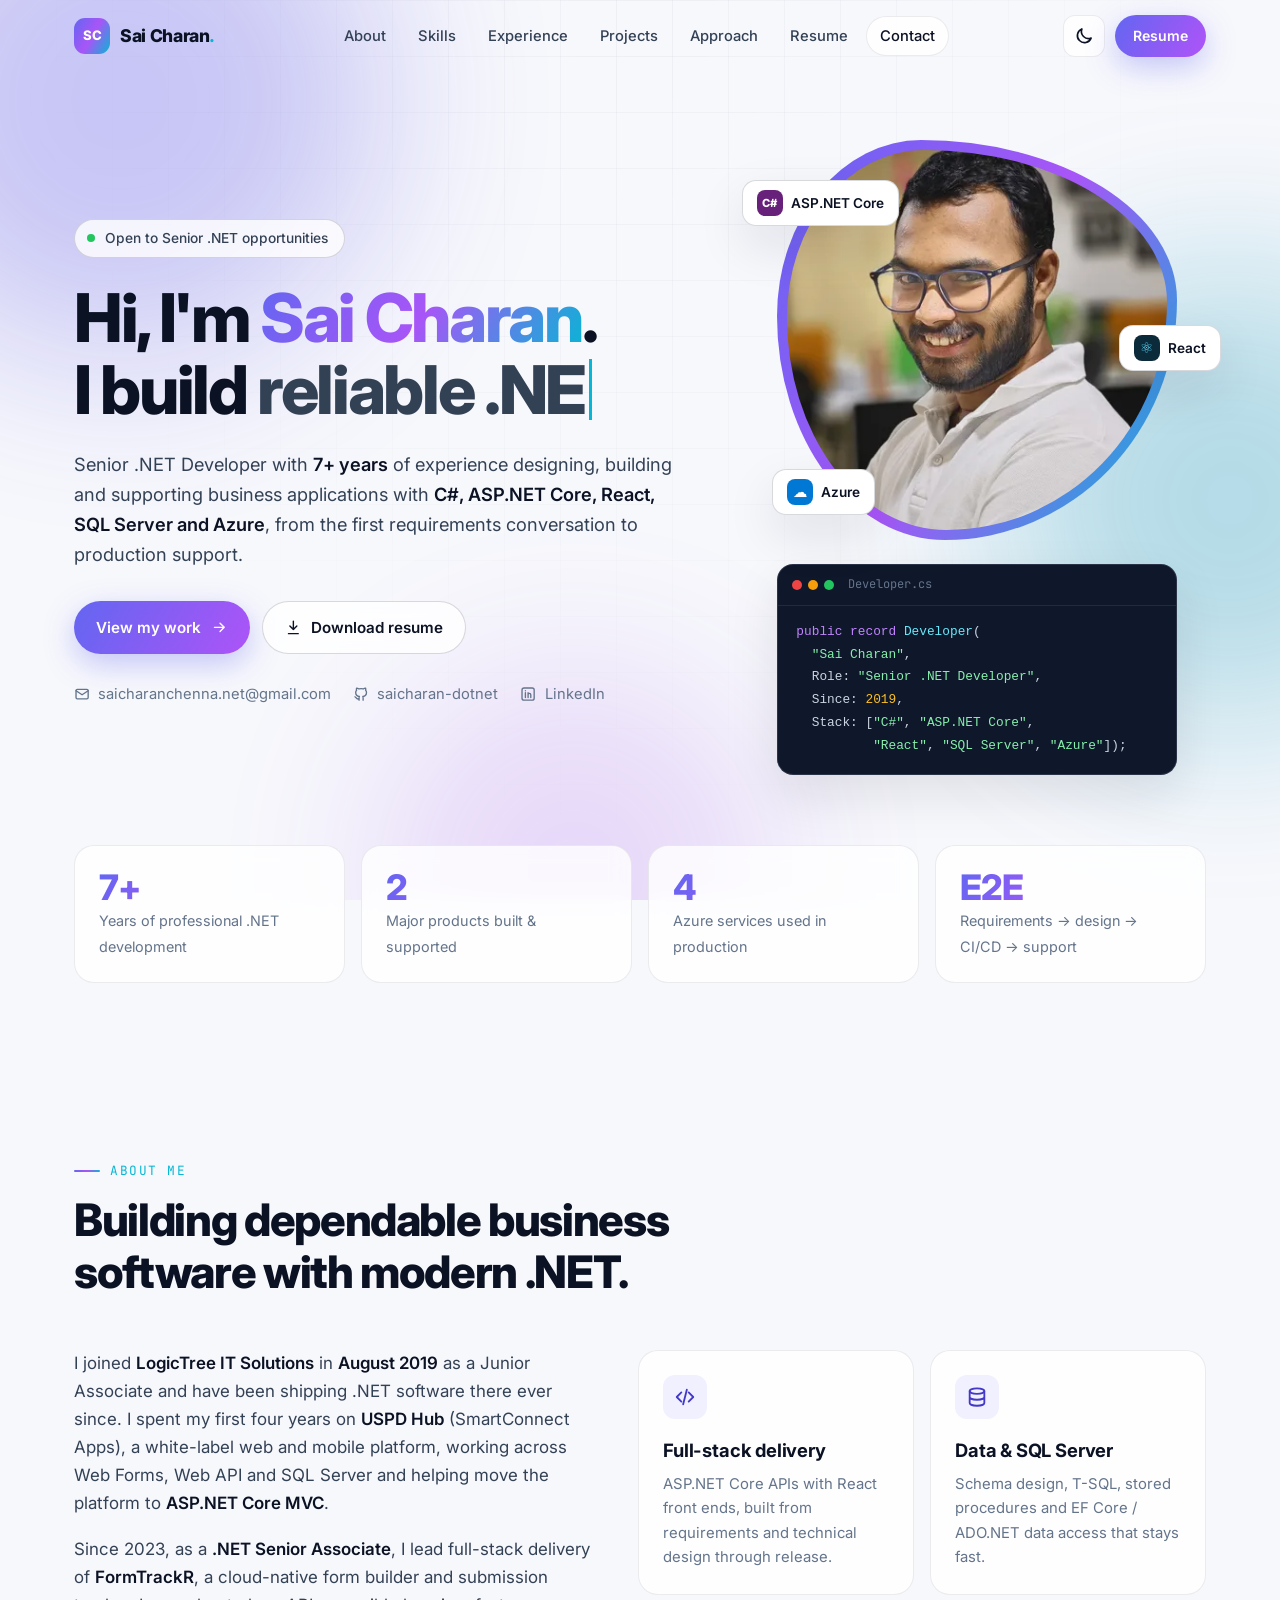
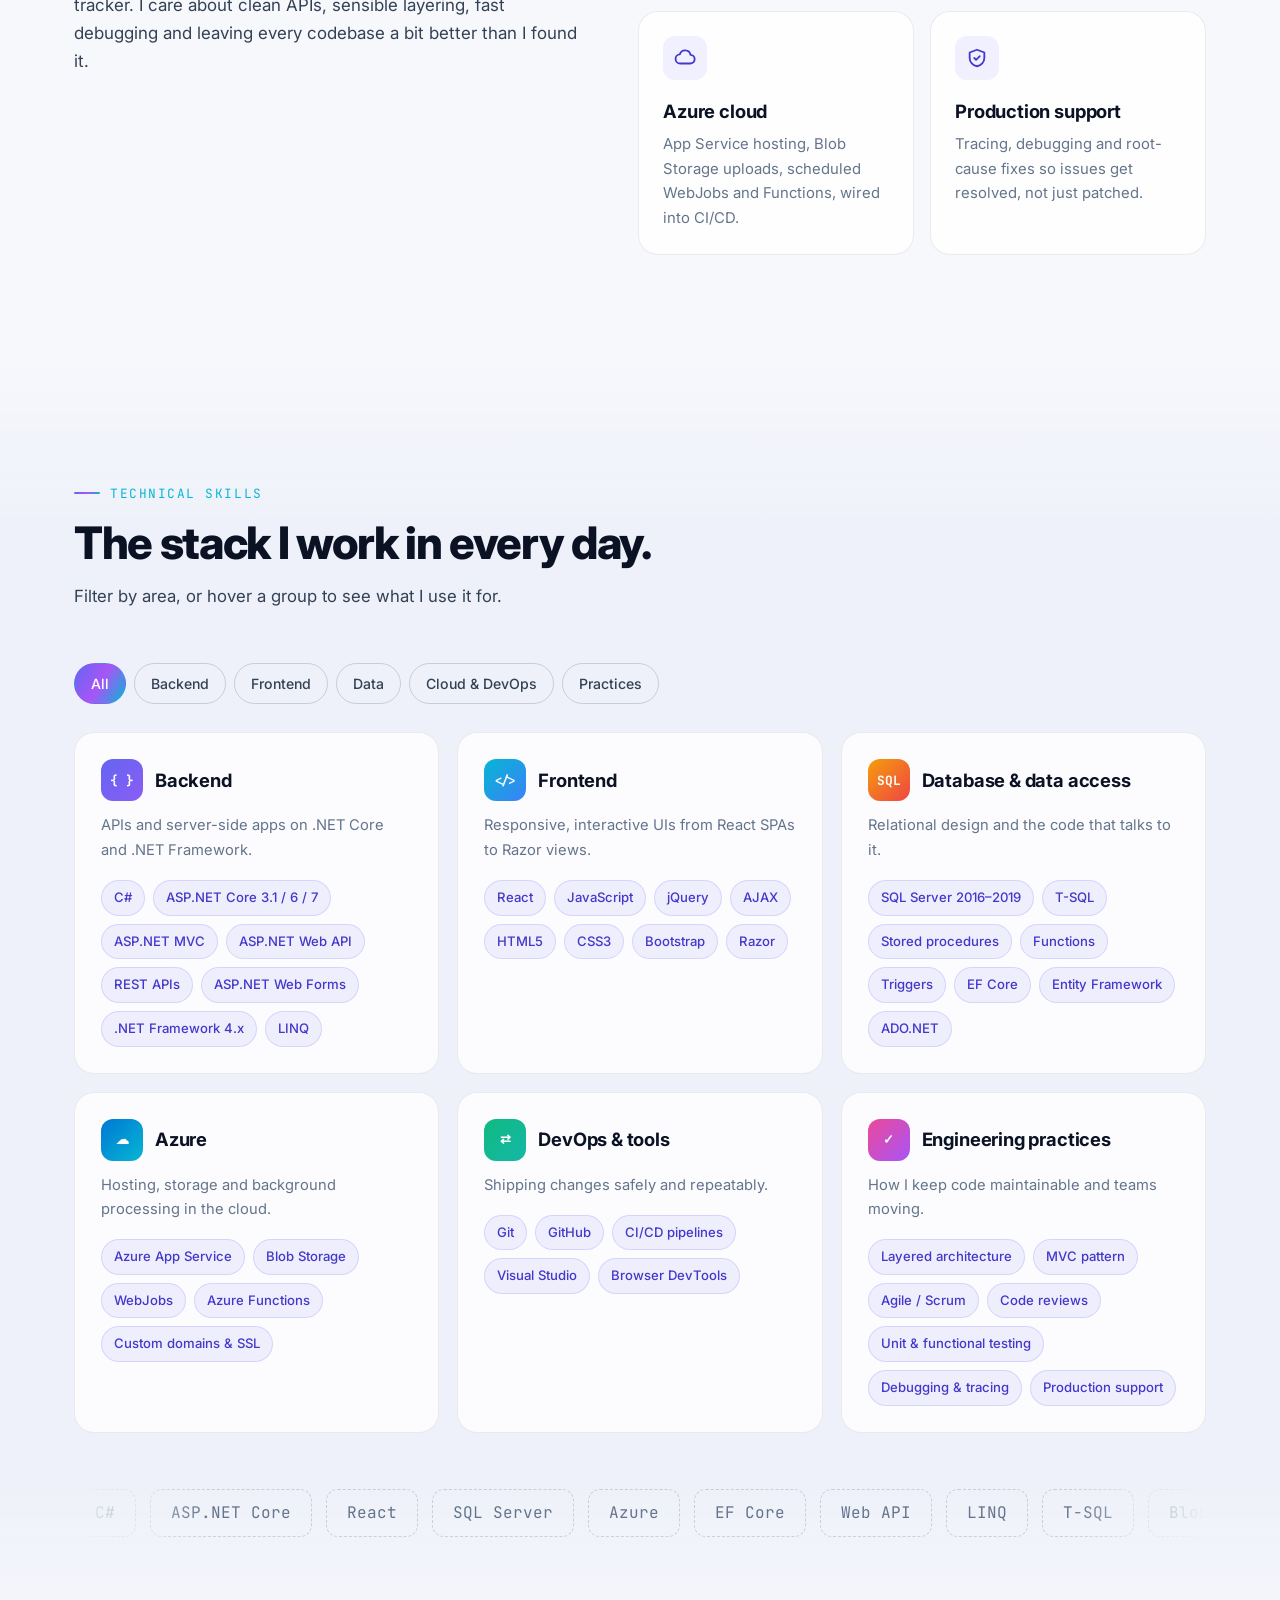
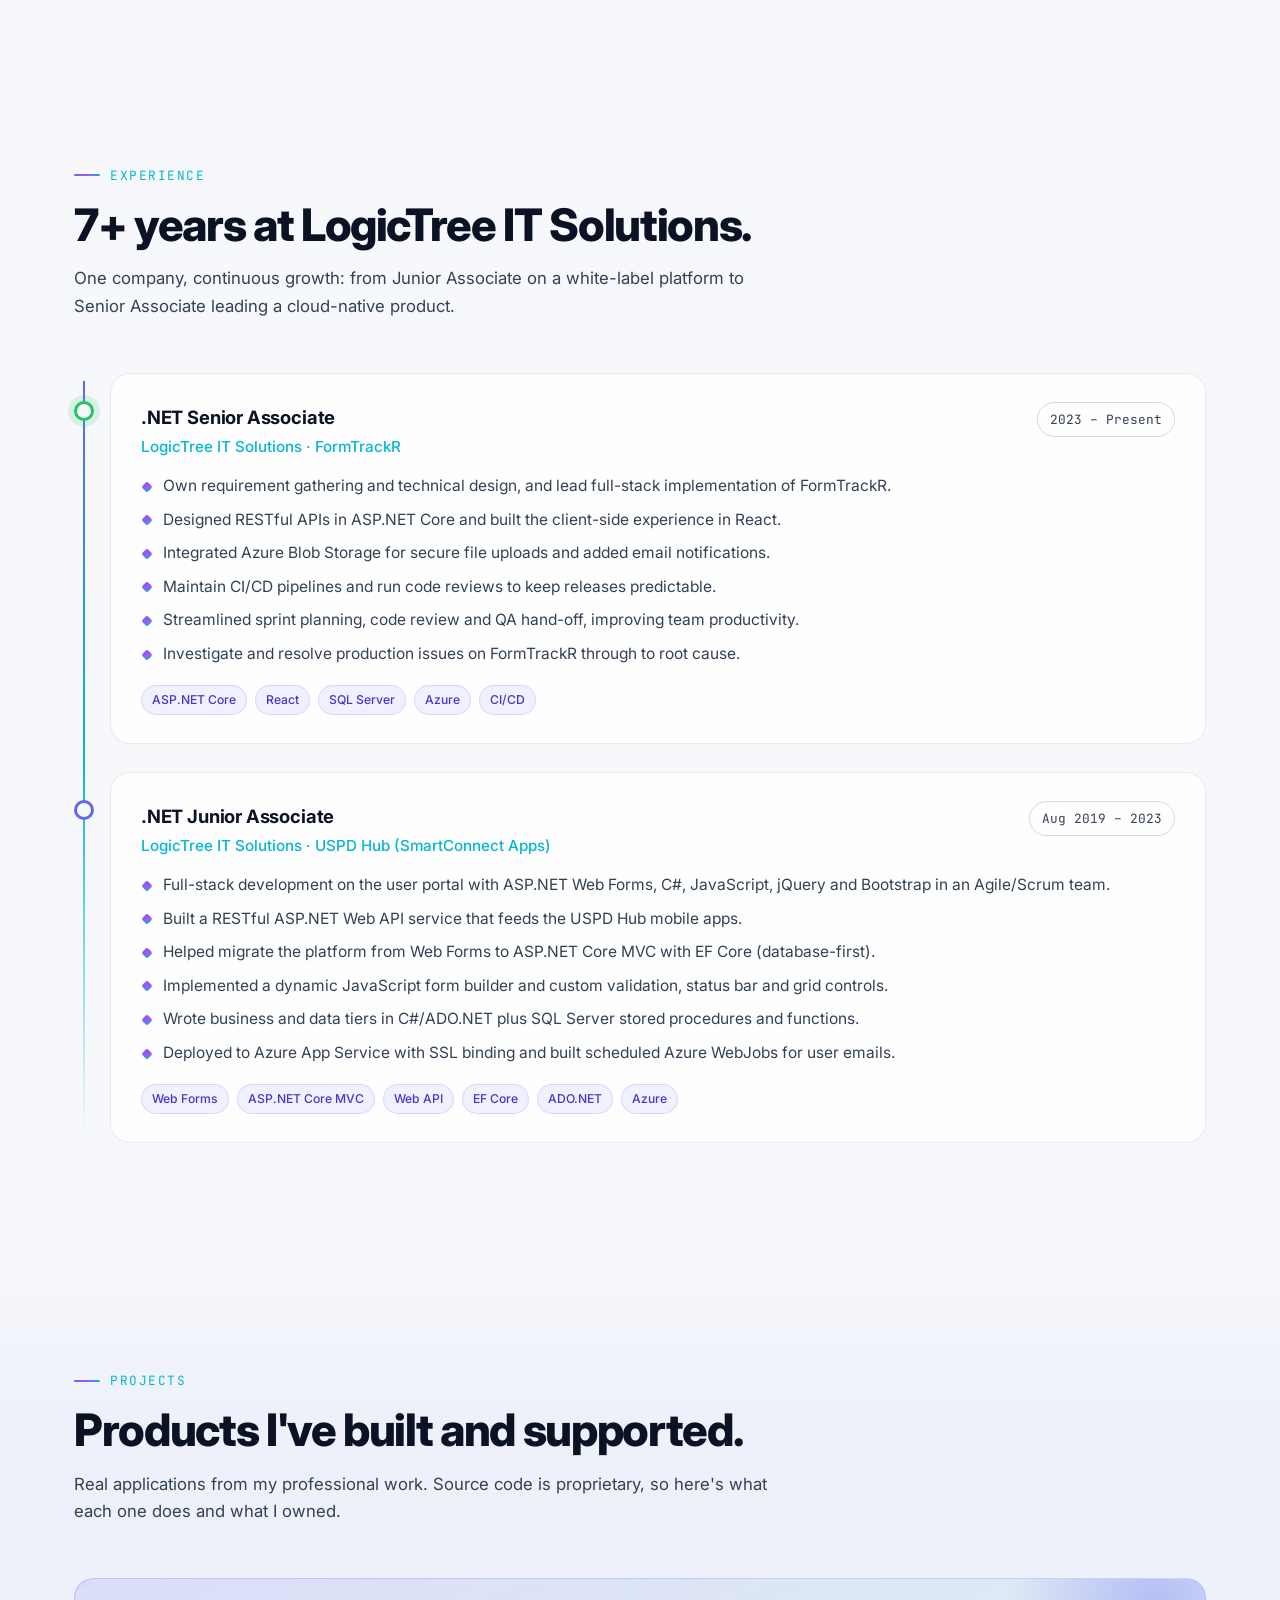
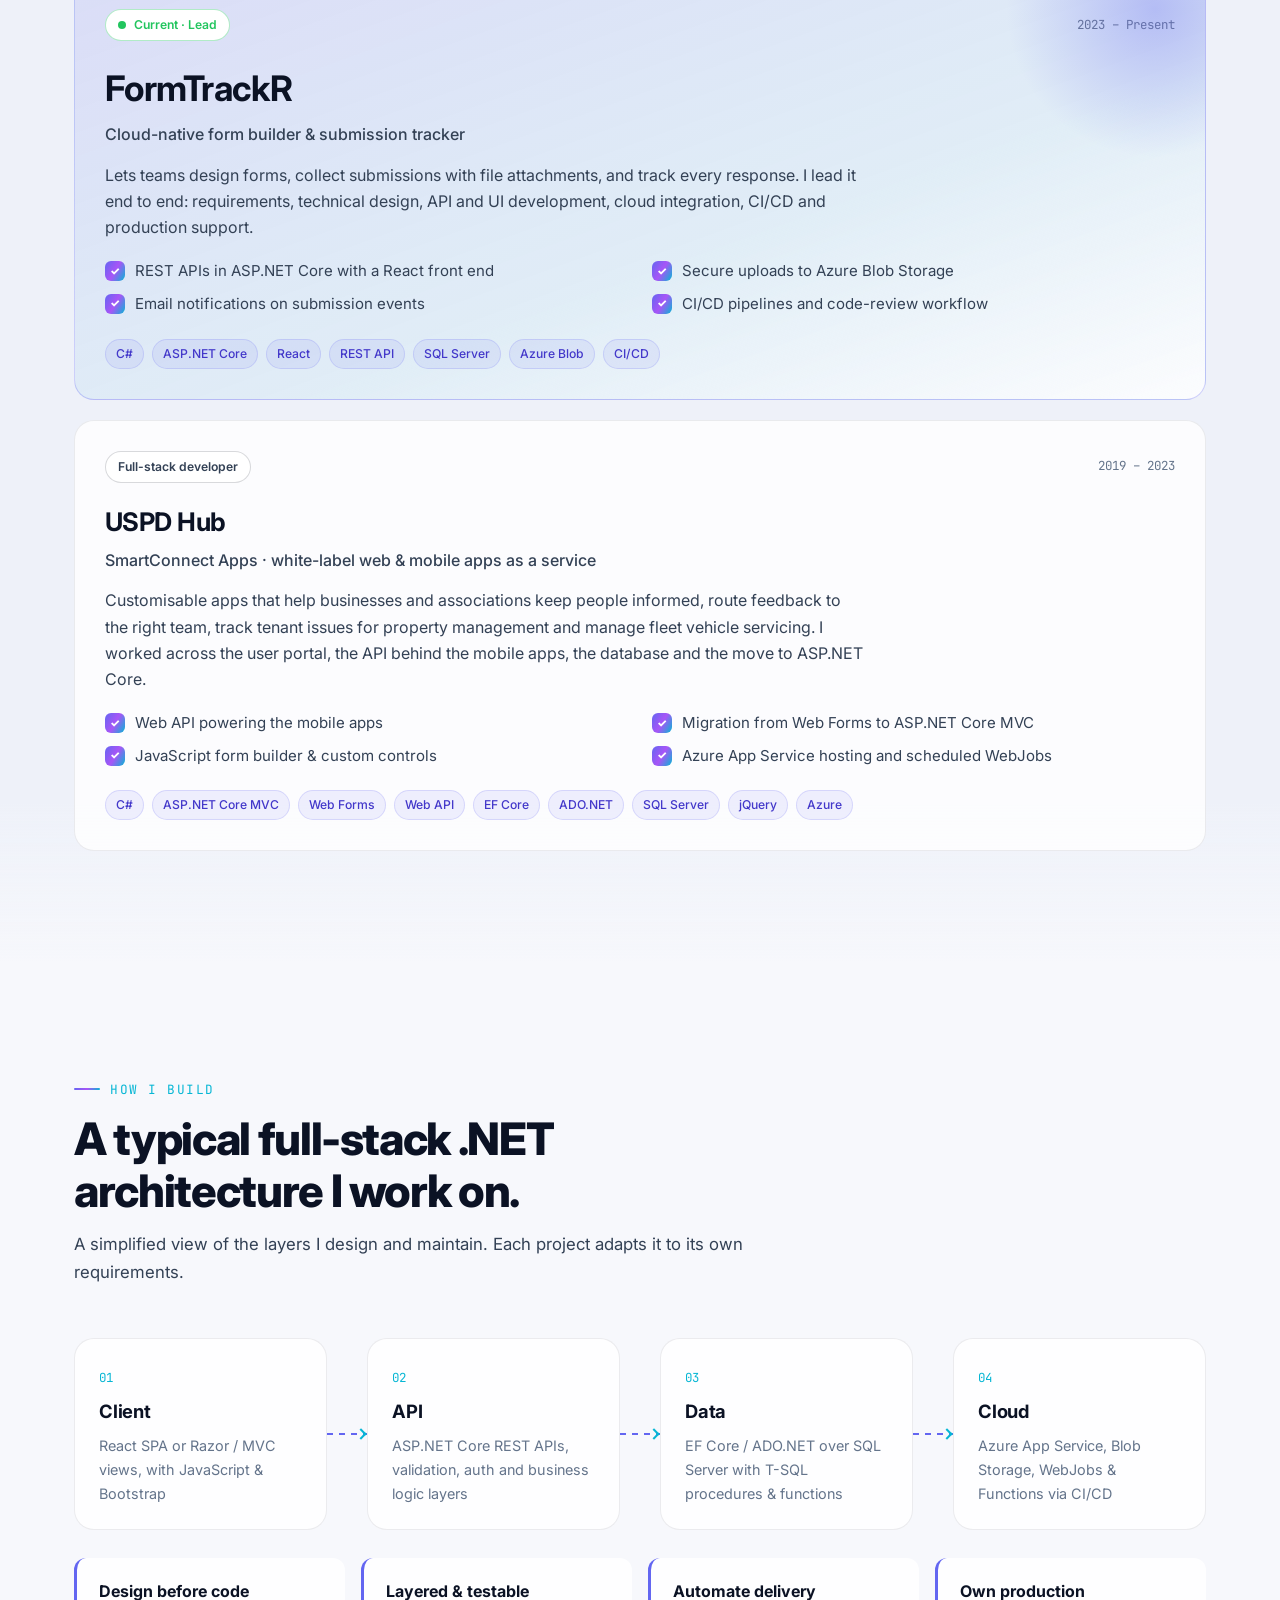
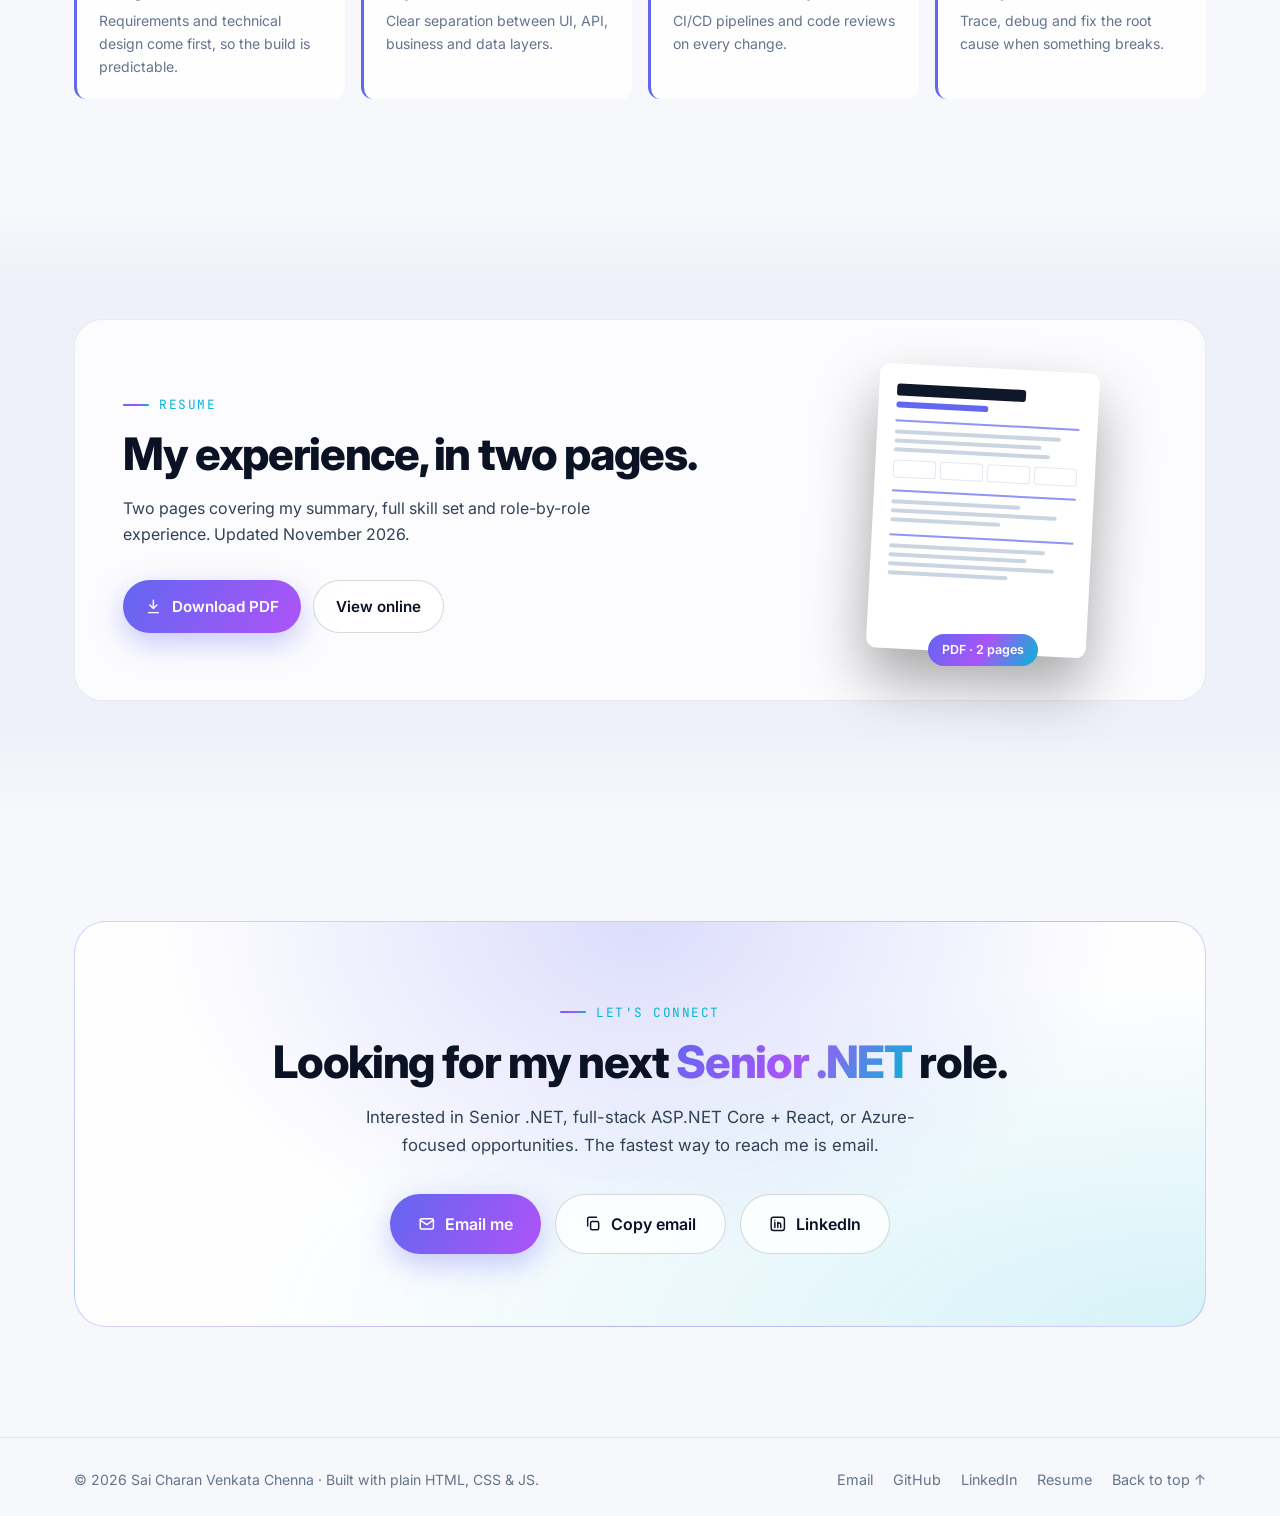
==== commit 7f41b2f0: "Correct role history and add LinkedIn - Junior Associate on USPD Hub (SmartConnect Apps), Aug 2019 -" ====
--- a/index.html
+++ b/index.html
@@ -39,7 +39,7 @@
     "worksFor": { "@type": "Organization", "name": "LogicTree IT Solutions" },
     "email": "mailto:saicharanchenna.net@gmail.com",
     "url": "https://saicharan-dotnet.github.io/",
-    "sameAs": ["https://github.com/saicharan-dotnet"],
+    "sameAs": ["https://github.com/saicharan-dotnet", "https://www.linkedin.com/in/venkata-sai-charan-chenna-736368158/"],
     "knowsAbout": ["C#", "ASP.NET Core", "React", "SQL Server", "Azure", "REST APIs", "Entity Framework Core"]
   }
   </script>
@@ -123,6 +123,10 @@
               <svg viewBox="0 0 24 24" aria-hidden="true"><path d="M9 19c-4.3 1.4-4.3-2.5-6-3m12 5v-3.5c0-1 .1-1.4-.5-2 2.8-.3 5.5-1.4 5.5-6a4.6 4.6 0 0 0-1.3-3.2 4.2 4.2 0 0 0-.1-3.2s-1.1-.3-3.5 1.3a12.3 12.3 0 0 0-6.2 0C6.5 2.8 5.4 3.1 5.4 3.1a4.2 4.2 0 0 0-.1 3.2A4.6 4.6 0 0 0 4 9.5c0 4.6 2.7 5.7 5.5 6-.6.6-.6 1.2-.5 2V21"/></svg>
               saicharan-dotnet
             </a>
+            <a href="https://www.linkedin.com/in/venkata-sai-charan-chenna-736368158/" target="_blank" rel="noopener noreferrer" class="meta-link">
+              <svg viewBox="0 0 24 24" aria-hidden="true"><rect x="3" y="3" width="18" height="18" rx="3"/><path d="M8 10v7M8 7v.01M12 17v-4a2 2 0 0 1 4 0v4M12 10v7"/></svg>
+              LinkedIn
+            </a>
           </div>
         </div>
 
@@ -153,7 +157,7 @@
       <div class="container">
         <div class="stats reveal">
           <div class="stat"><strong class="count" data-to="7" data-suffix="+">7+</strong><span>Years of professional .NET development</span></div>
-          <div class="stat"><strong class="count" data-to="3">3</strong><span>Production products built &amp; supported</span></div>
+          <div class="stat"><strong class="count" data-to="2">2</strong><span>Major products built &amp; supported</span></div>
           <div class="stat"><strong class="count" data-to="4">4</strong><span>Azure services used in production</span></div>
           <div class="stat"><strong>E2E</strong><span>Requirements → design → CI/CD → support</span></div>
         </div>
@@ -171,15 +175,15 @@
         <div class="about-grid">
           <div class="about-text reveal">
             <p>
-              I started my professional career at <strong>LogicTree IT Solutions</strong> in <strong>August 2019</strong>
-              and have been shipping .NET software there ever since. I began on <strong>SmartConnect Apps</strong>,
-              a white-label web and mobile platform, where I worked across Web Forms, Web API and SQL Server and helped
-              move the platform to <strong>ASP.NET Core MVC</strong>.
+              I joined <strong>LogicTree IT Solutions</strong> in <strong>August 2019</strong> as a Junior Associate
+              and have been shipping .NET software there ever since. I spent my first four years on <strong>USPD Hub</strong>
+              (SmartConnect Apps), a white-label web and mobile platform, working across Web Forms, Web API and SQL Server
+              and helping move the platform to <strong>ASP.NET Core MVC</strong>.
             </p>
             <p>
-              Today, as a <strong>.NET Senior Associate</strong>, I lead full-stack delivery of <strong>FormTrackR</strong>,
-              a cloud-native form builder and submission tracker, and keep <strong>USPD Hub</strong> healthy in production.
-              I care about clean APIs, sensible layering, fast debugging and leaving every codebase a bit better than I found it.
+              Since 2023, as a <strong>.NET Senior Associate</strong>, I lead full-stack delivery of <strong>FormTrackR</strong>,
+              a cloud-native form builder and submission tracker. I care about clean APIs, sensible layering, fast debugging
+              and leaving every codebase a bit better than I found it.
             </p>
           </div>
 
@@ -296,7 +300,7 @@
         <div class="section-head reveal">
           <span class="eyebrow">Experience</span>
           <h2>7+ years at LogicTree IT Solutions.</h2>
-          <p>One company, continuous growth: from .NET Associate on a multi-tenant platform to leading a cloud-native product.</p>
+          <p>One company, continuous growth: from Junior Associate on a white-label platform to Senior Associate leading a cloud-native product.</p>
         </div>
 
         <div class="timeline">
@@ -306,9 +310,9 @@
               <div class="t-head">
                 <div>
                   <h3>.NET Senior Associate</h3>
-                  <div class="t-org">LogicTree IT Solutions · FormTrackR &amp; USPD Hub</div>
+                  <div class="t-org">LogicTree IT Solutions · FormTrackR</div>
                 </div>
-                <span class="t-date">Feb 2024 – Present</span>
+                <span class="t-date">2023 – Present</span>
               </div>
               <ul>
                 <li>Own requirement gathering and technical design, and lead full-stack implementation of FormTrackR.</li>
@@ -316,7 +320,7 @@
                 <li>Integrated Azure Blob Storage for secure file uploads and added email notifications.</li>
                 <li>Maintain CI/CD pipelines and run code reviews to keep releases predictable.</li>
                 <li>Streamlined sprint planning, code review and QA hand-off, improving team productivity.</li>
-                <li>Investigate and resolve USPD Hub production issues alongside planned FormTrackR work.</li>
+                <li>Investigate and resolve production issues on FormTrackR through to root cause.</li>
               </ul>
               <div class="tags small"><span>ASP.NET Core</span><span>React</span><span>SQL Server</span><span>Azure</span><span>CI/CD</span></div>
             </div>
@@ -327,14 +331,14 @@
             <div class="t-card">
               <div class="t-head">
                 <div>
-                  <h3>.NET Associate</h3>
-                  <div class="t-org">LogicTree IT Solutions · SmartConnect Apps</div>
+                  <h3>.NET Junior Associate</h3>
+                  <div class="t-org">LogicTree IT Solutions · USPD Hub (SmartConnect Apps)</div>
                 </div>
-                <span class="t-date">Aug 2019 – Jan 2024</span>
+                <span class="t-date">Aug 2019 – 2023</span>
               </div>
               <ul>
                 <li>Full-stack development on the user portal with ASP.NET Web Forms, C#, JavaScript, jQuery and Bootstrap in an Agile/Scrum team.</li>
-                <li>Built a RESTful ASP.NET Web API service that feeds the SmartConnect mobile apps.</li>
+                <li>Built a RESTful ASP.NET Web API service that feeds the USPD Hub mobile apps.</li>
                 <li>Helped migrate the platform from Web Forms to ASP.NET Core MVC with EF Core (database-first).</li>
                 <li>Implemented a dynamic JavaScript form builder and custom validation, status bar and grid controls.</li>
                 <li>Wrote business and data tiers in C#/ADO.NET plus SQL Server stored procedures and functions.</li>
@@ -361,7 +365,7 @@
             <div class="project-glow" aria-hidden="true"></div>
             <div class="project-top">
               <span class="badge badge-live"><span class="status-dot"></span> Current · Lead</span>
-              <span class="project-year">2024 – Present</span>
+              <span class="project-year">2023 – Present</span>
             </div>
             <h3>FormTrackR</h3>
             <p class="project-sub">Cloud-native form builder &amp; submission tracker</p>
@@ -379,35 +383,17 @@
             <div class="tags small"><span>C#</span><span>ASP.NET Core</span><span>React</span><span>REST API</span><span>SQL Server</span><span>Azure Blob</span><span>CI/CD</span></div>
           </article>
 
-          <article class="project-card reveal">
-            <div class="project-top">
-              <span class="badge">Production support</span>
-              <span class="project-year">2024 – Present</span>
-            </div>
-            <h3>USPD Hub</h3>
-            <p class="project-sub">Production .NET application</p>
-            <p>
-              Supported alongside FormTrackR. I investigate incidents, debug across code and database, ship fixes
-              and validate them so the application stays stable for its users.
-            </p>
-            <ul class="checks">
-              <li>Incident investigation &amp; root-cause analysis</li>
-              <li>Fixes across C#, Web APIs and SQL Server</li>
-              <li>Validation and ongoing maintenance</li>
-            </ul>
-            <div class="tags small"><span>.NET</span><span>C#</span><span>SQL Server</span><span>Web APIs</span><span>Debugging</span></div>
-          </article>
-
-          <article class="project-card reveal">
+          <article class="project-card wide reveal">
             <div class="project-top">
               <span class="badge">Full-stack developer</span>
-              <span class="project-year">2019 – 2024</span>
-            </div>
-            <h3>SmartConnect Apps</h3>
-            <p class="project-sub">White-label web &amp; mobile apps as a service</p>
+              <span class="project-year">2019 – 2023</span>
+            </div>
+            <h3>USPD Hub</h3>
+            <p class="project-sub">SmartConnect Apps · white-label web &amp; mobile apps as a service</p>
             <p>
               Customisable apps that help businesses and associations keep people informed, route feedback to the right
-              team, track tenant issues for property management and manage fleet vehicle servicing.
+              team, track tenant issues for property management and manage fleet vehicle servicing. I worked across the
+              user portal, the API behind the mobile apps, the database and the move to ASP.NET Core.
             </p>
             <ul class="checks">
               <li>Web API powering the mobile apps</li>
@@ -415,7 +401,7 @@
               <li>JavaScript form builder &amp; custom controls</li>
               <li>Azure App Service hosting and scheduled WebJobs</li>
             </ul>
-            <div class="tags small"><span>ASP.NET Core MVC</span><span>Web Forms</span><span>Web API</span><span>EF Core</span><span>jQuery</span><span>Azure</span></div>
+            <div class="tags small"><span>C#</span><span>ASP.NET Core MVC</span><span>Web Forms</span><span>Web API</span><span>EF Core</span><span>ADO.NET</span><span>SQL Server</span><span>jQuery</span><span>Azure</span></div>
           </article>
         </div>
       </div>
@@ -516,6 +502,10 @@
               <svg viewBox="0 0 24 24" aria-hidden="true"><rect x="9" y="9" width="11" height="11" rx="2"/><path d="M5 15V5a2 2 0 0 1 2-2h10"/></svg>
               <span>Copy email</span>
             </button>
+            <a class="btn btn-ghost btn-lg" href="https://www.linkedin.com/in/venkata-sai-charan-chenna-736368158/" target="_blank" rel="noopener noreferrer">
+              <svg viewBox="0 0 24 24" aria-hidden="true"><rect x="3" y="3" width="18" height="18" rx="3"/><path d="M8 10v7M8 7v.01M12 17v-4a2 2 0 0 1 4 0v4M12 10v7"/></svg>
+              LinkedIn
+            </a>
           </div>
         </div>
       </div>
@@ -528,6 +518,7 @@
       <div class="footer-links">
         <a href="mailto:saicharanchenna.net@gmail.com">Email</a>
         <a href="https://github.com/saicharan-dotnet" target="_blank" rel="noopener noreferrer">GitHub</a>
+        <a href="https://www.linkedin.com/in/venkata-sai-charan-chenna-736368158/" target="_blank" rel="noopener noreferrer">LinkedIn</a>
         <a href="Sai_Charan_Senior_DotNet_Developer_Resume.pdf" download>Resume</a>
         <a href="#home">Back to top ↑</a>
       </div>
--- a/style.css
+++ b/style.css
@@ -270,7 +270,9 @@
 .project-card h3 { font-size: 1.6rem; letter-spacing: -.02em; }
 .featured h3 { font-size: 2.2rem; }
 .featured > p { max-width: 760px; }
-.featured .checks { grid-template-columns: 1fr 1fr; column-gap: 24px; }
+.featured .checks, .wide .checks { grid-template-columns: 1fr 1fr; column-gap: 24px; }
+.project-card.wide { grid-column: 1 / -1; }
+.wide > p { max-width: 760px; }
 .project-sub { color: var(--accent-2); font-weight: 500; margin: 4px 0 14px; }
 .project-card > p { color: var(--text-soft); }
 .checks { list-style: none; margin-top: 18px; display: grid; gap: 8px; }
@@ -353,7 +355,7 @@
   .stats { grid-template-columns: 1fr 1fr; margin-top: 48px; }
   .skills-grid { grid-template-columns: 1fr 1fr; }
   .project-grid { grid-template-columns: 1fr; }
-  .featured .checks { grid-template-columns: 1fr; }
+  .featured .checks, .wide .checks { grid-template-columns: 1fr; }
   .resume-card { padding: 36px 28px; }
 }
 
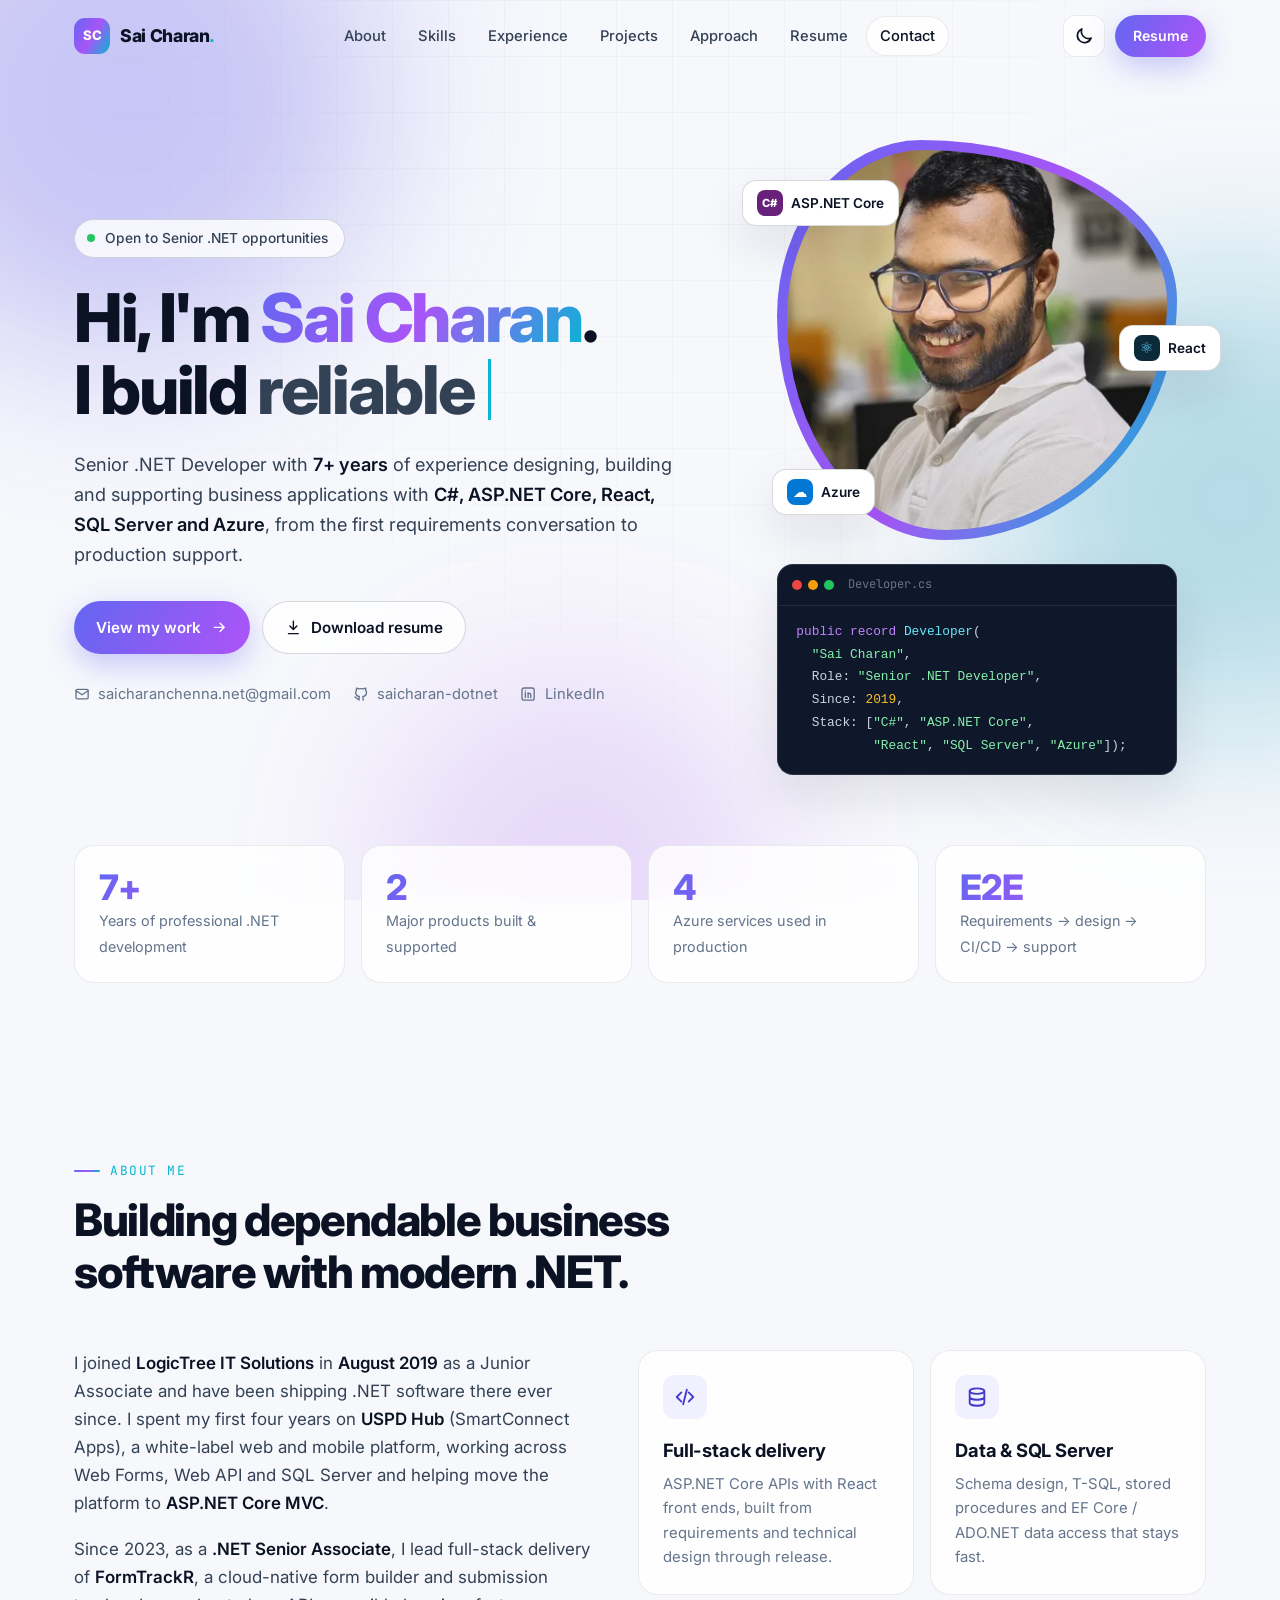
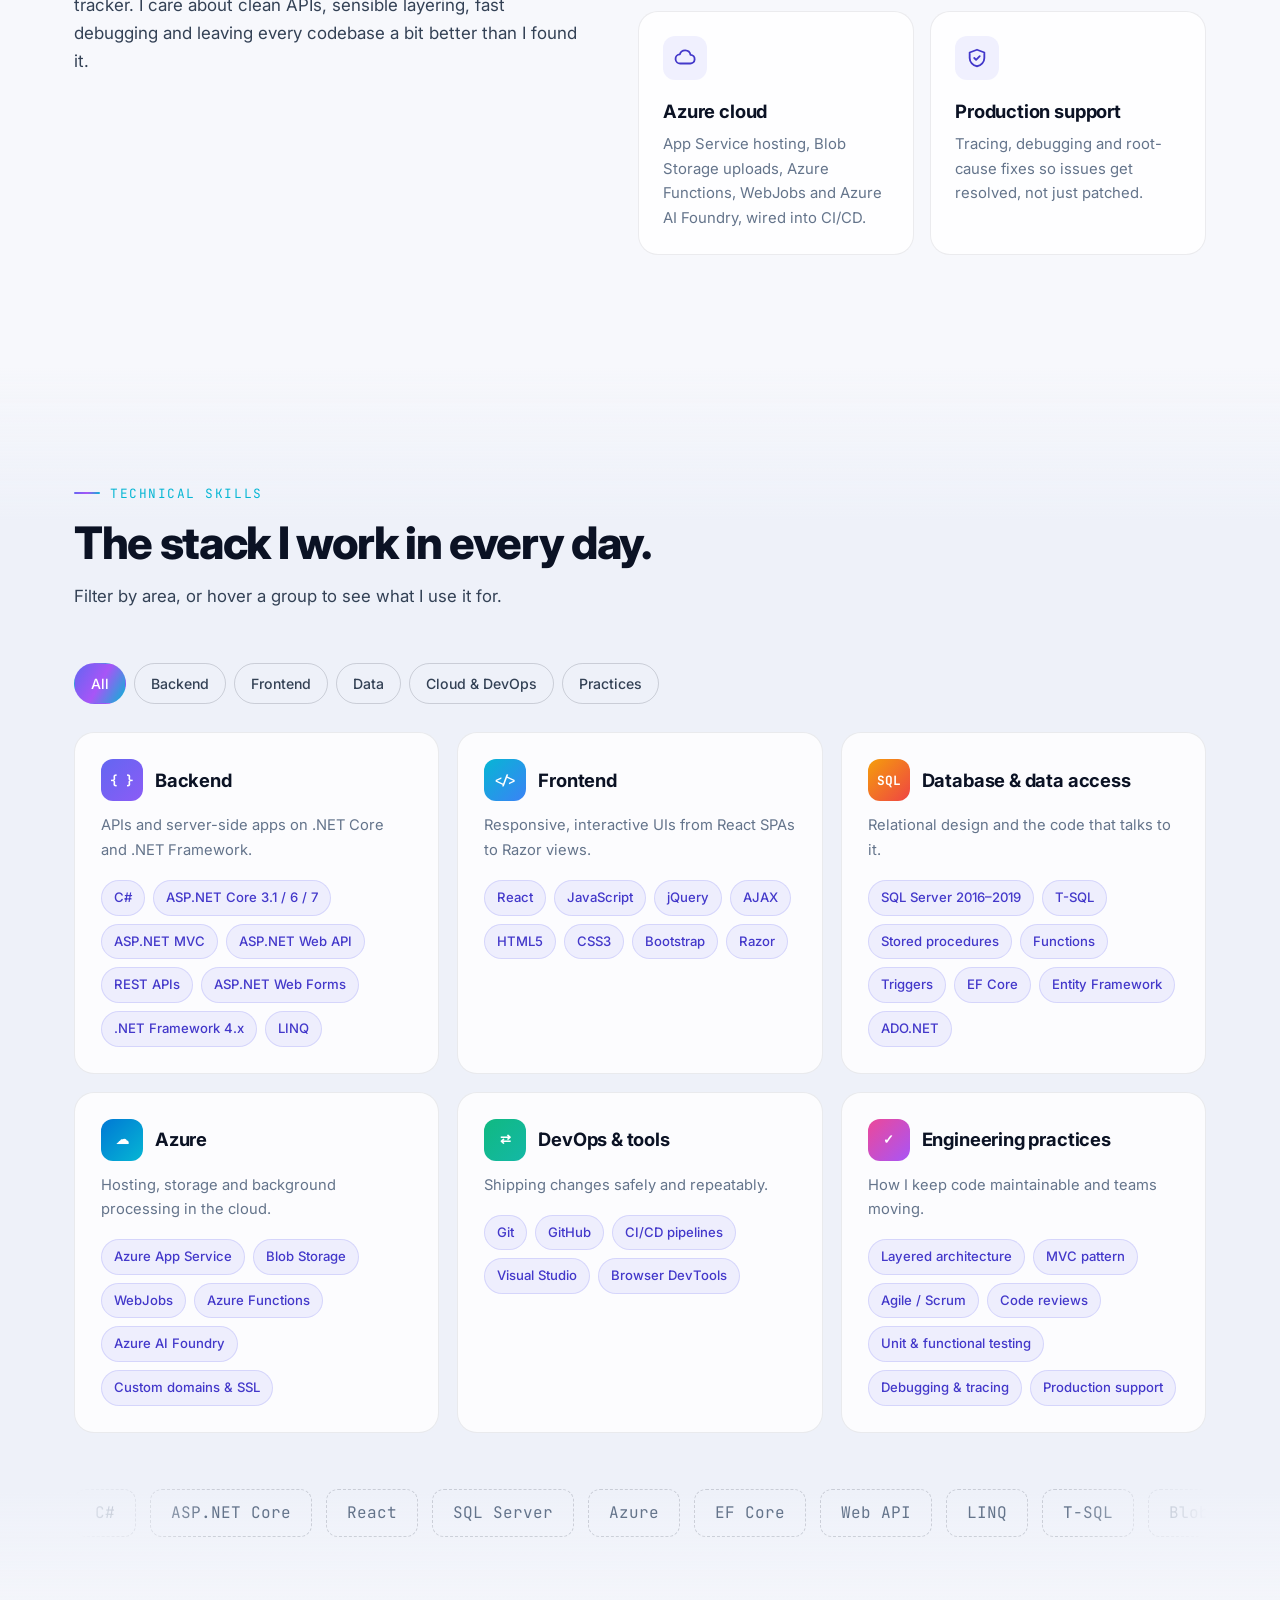
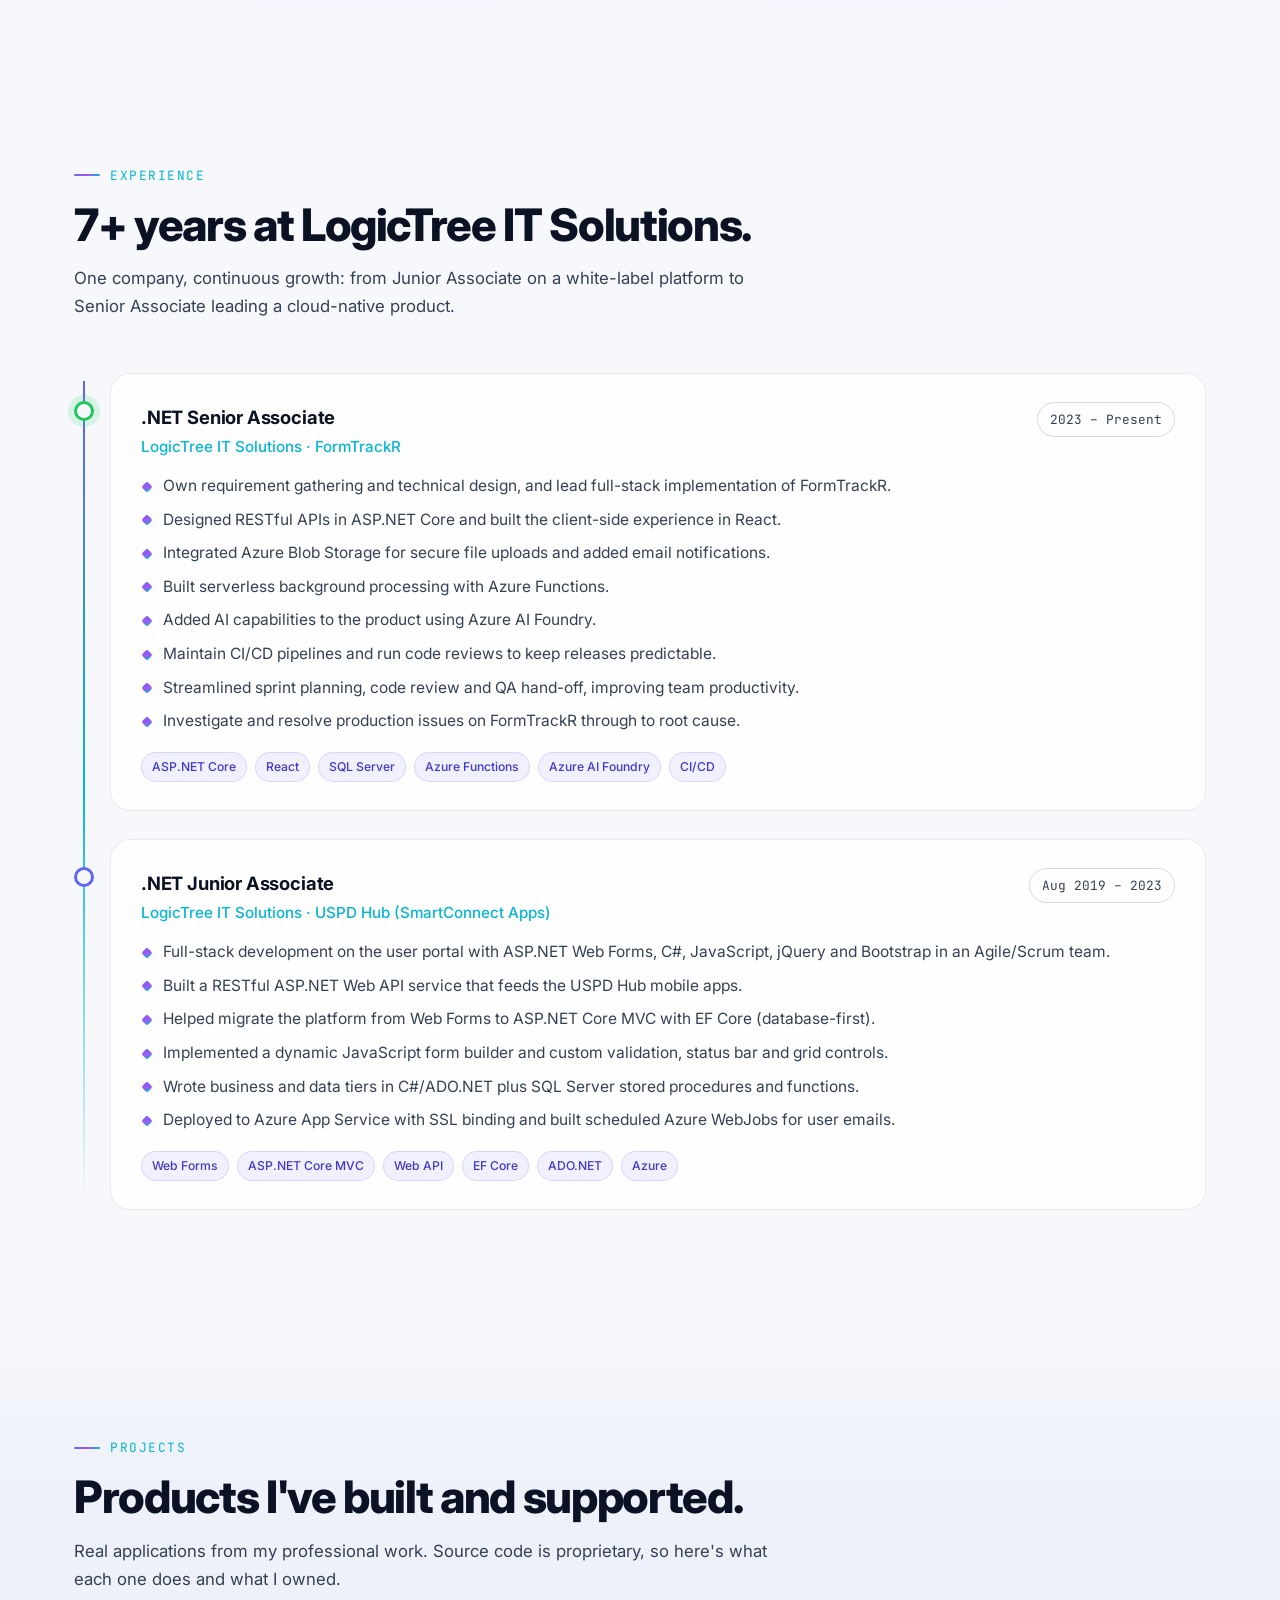
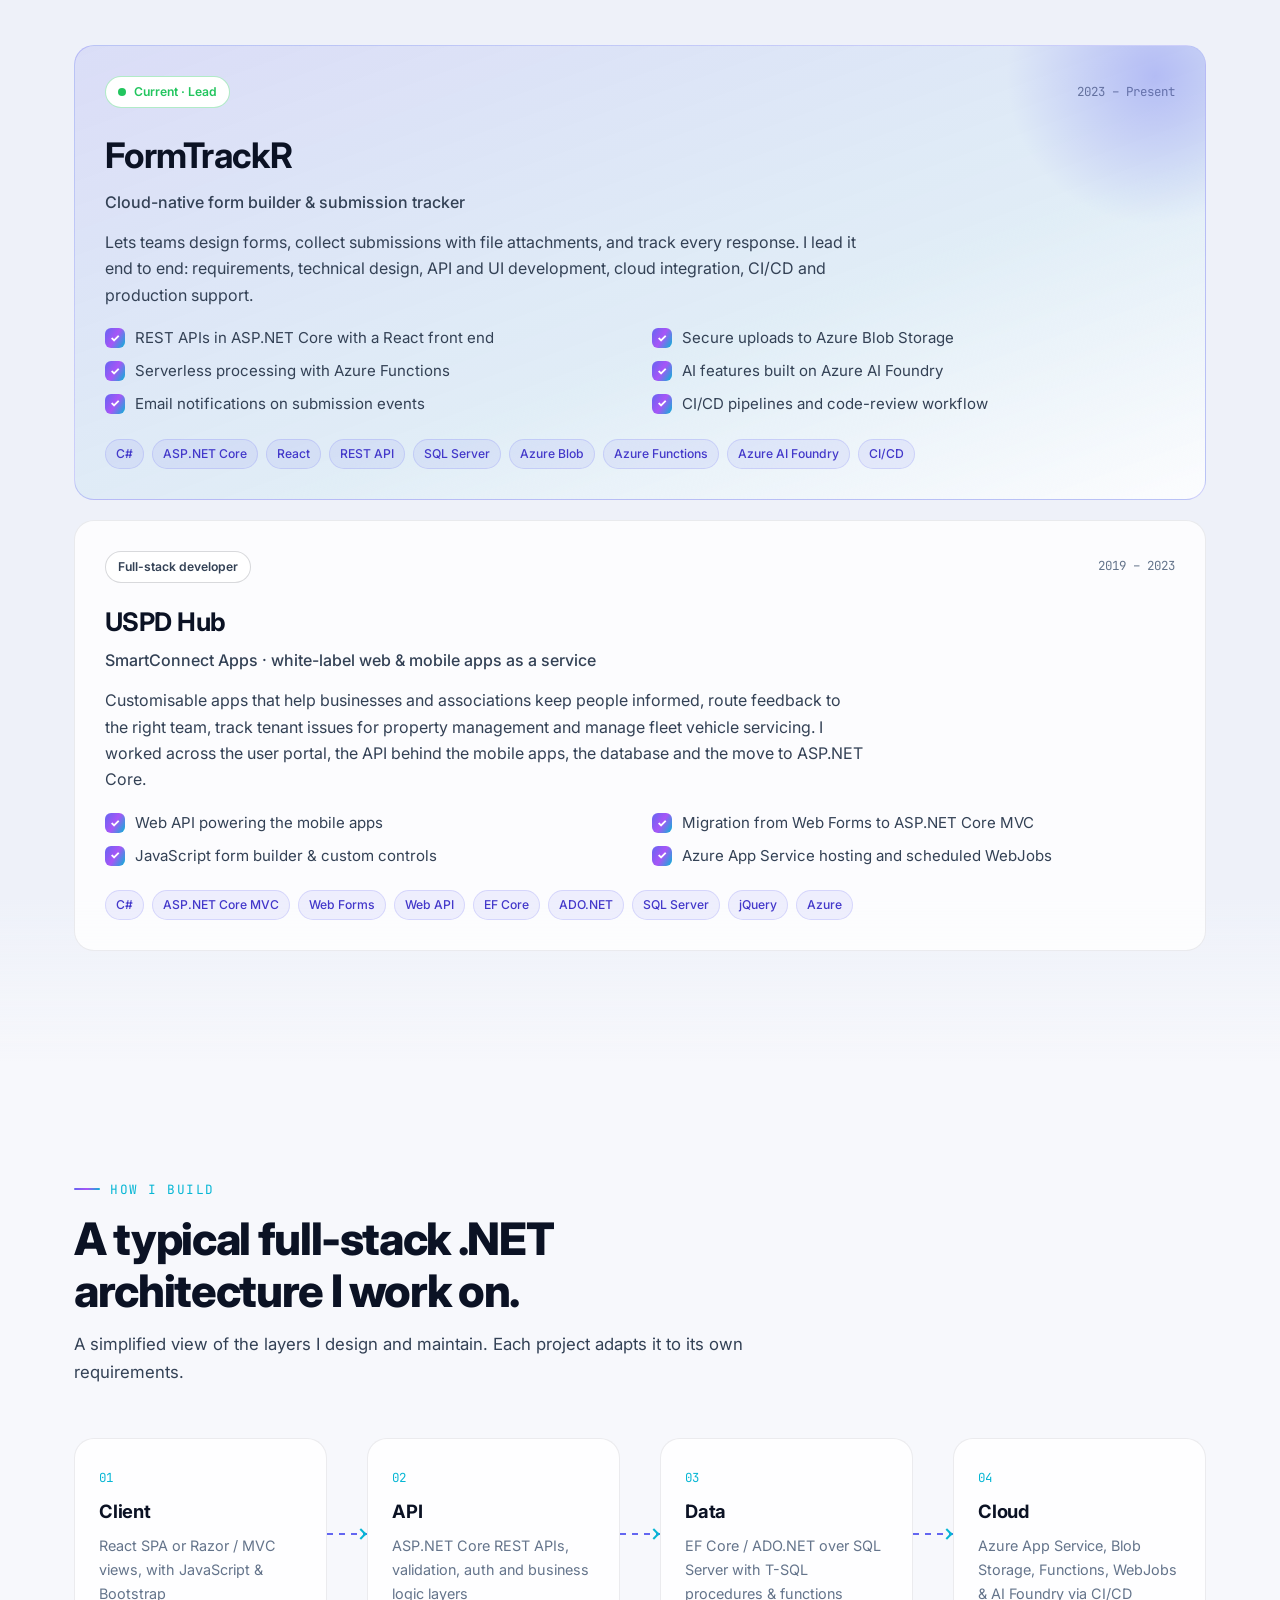
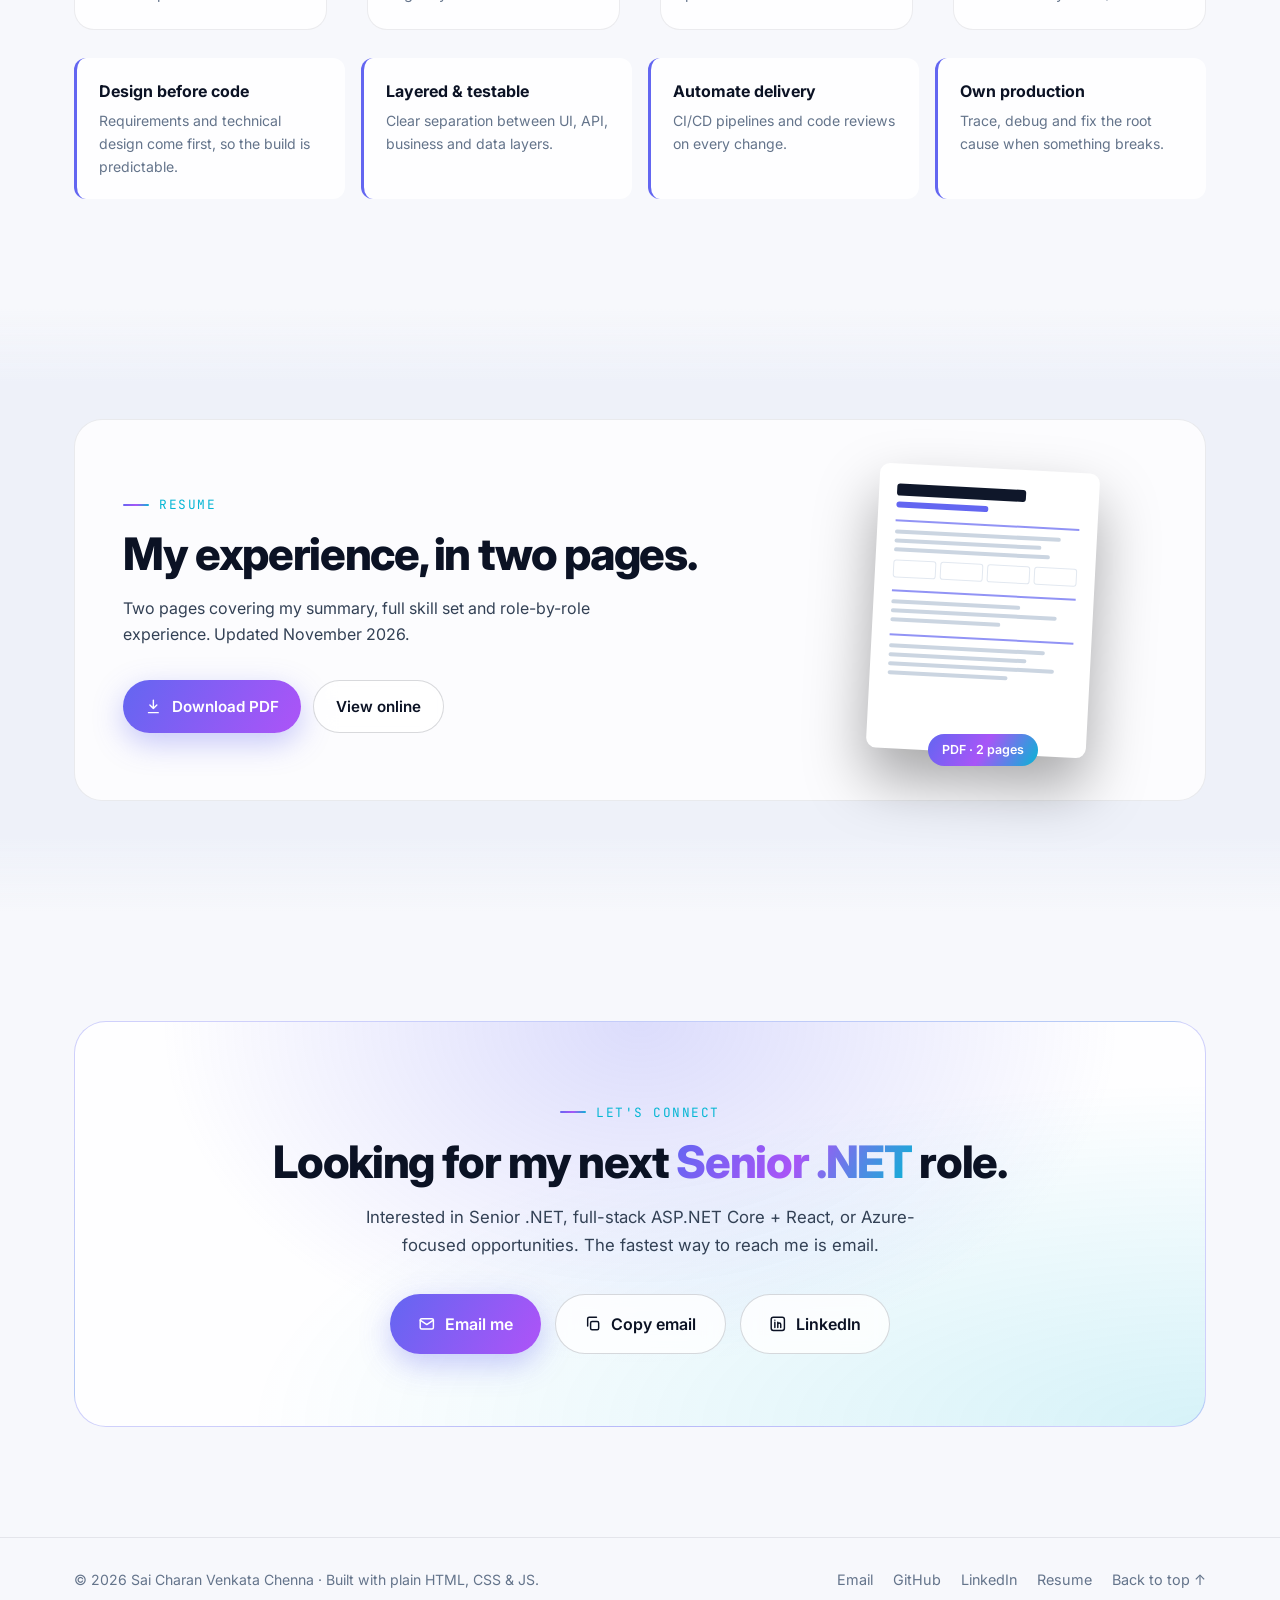
==== commit e57a4e3a: "Add Azure Functions and Azure AI Foundry to FormTrackR Co-Authored-By: Claude Opus 5.5 <noreply@anth" ====
--- a/index.html
+++ b/index.html
@@ -5,7 +5,7 @@
   <meta name="viewport" content="width=device-width, initial-scale=1.0">
   <title>Sai Charan Venkata Chenna | Senior .NET Developer | ASP.NET Core · React · Azure</title>
   <meta name="description" content="Senior .NET Developer with 7+ years of experience building and supporting web applications with C#, ASP.NET Core, React, SQL Server and Azure.">
-  <meta name="keywords" content="Senior .NET Developer, C#, ASP.NET Core, ASP.NET MVC, Web API, React, SQL Server, Azure, Azure Blob Storage, Azure WebJobs, Azure Functions, CI/CD, Full Stack Developer">
+  <meta name="keywords" content="Senior .NET Developer, C#, ASP.NET Core, ASP.NET MVC, Web API, React, SQL Server, Azure, Azure Blob Storage, Azure WebJobs, Azure Functions, Azure AI Foundry, CI/CD, Full Stack Developer">
   <meta name="author" content="Sai Charan Venkata Chenna">
   <meta property="og:title" content="Sai Charan Venkata Chenna | Senior .NET Developer">
   <meta property="og:description" content="7+ years building C#, ASP.NET Core, React, SQL Server and Azure applications, from design to production support.">
@@ -201,7 +201,7 @@
             <article class="focus-card reveal">
               <div class="focus-ico"><svg viewBox="0 0 24 24" aria-hidden="true"><path d="M7 18a5 5 0 0 1-.6-10A6 6 0 0 1 18 8.5 4.5 4.5 0 0 1 17.5 18z"/></svg></div>
               <h3>Azure cloud</h3>
-              <p>App Service hosting, Blob Storage uploads, scheduled WebJobs and Functions, wired into CI/CD.</p>
+              <p>App Service hosting, Blob Storage uploads, Azure Functions, WebJobs and Azure AI Foundry, wired into CI/CD.</p>
             </article>
             <article class="focus-card reveal">
               <div class="focus-ico"><svg viewBox="0 0 24 24" aria-hidden="true"><path d="M12 3 4 6v6c0 4.5 3.4 8.2 8 9 4.6-.8 8-4.5 8-9V6z"/><path d="m9 12 2 2 4-4"/></svg></div>
@@ -263,7 +263,7 @@
             <div class="skill-top"><span class="skill-badge b4">☁</span><h3>Azure</h3></div>
             <p>Hosting, storage and background processing in the cloud.</p>
             <div class="tags">
-              <span>Azure App Service</span><span>Blob Storage</span><span>WebJobs</span><span>Azure Functions</span><span>Custom domains &amp; SSL</span>
+              <span>Azure App Service</span><span>Blob Storage</span><span>WebJobs</span><span>Azure Functions</span><span>Azure AI Foundry</span><span>Custom domains &amp; SSL</span>
             </div>
           </article>
 
@@ -318,11 +318,13 @@
                 <li>Own requirement gathering and technical design, and lead full-stack implementation of FormTrackR.</li>
                 <li>Designed RESTful APIs in ASP.NET Core and built the client-side experience in React.</li>
                 <li>Integrated Azure Blob Storage for secure file uploads and added email notifications.</li>
+                <li>Built serverless background processing with Azure Functions.</li>
+                <li>Added AI capabilities to the product using Azure AI Foundry.</li>
                 <li>Maintain CI/CD pipelines and run code reviews to keep releases predictable.</li>
                 <li>Streamlined sprint planning, code review and QA hand-off, improving team productivity.</li>
                 <li>Investigate and resolve production issues on FormTrackR through to root cause.</li>
               </ul>
-              <div class="tags small"><span>ASP.NET Core</span><span>React</span><span>SQL Server</span><span>Azure</span><span>CI/CD</span></div>
+              <div class="tags small"><span>ASP.NET Core</span><span>React</span><span>SQL Server</span><span>Azure Functions</span><span>Azure AI Foundry</span><span>CI/CD</span></div>
             </div>
           </article>
 
@@ -377,10 +379,12 @@
             <ul class="checks">
               <li>REST APIs in ASP.NET Core with a React front end</li>
               <li>Secure uploads to Azure Blob Storage</li>
+              <li>Serverless processing with Azure Functions</li>
+              <li>AI features built on Azure AI Foundry</li>
               <li>Email notifications on submission events</li>
               <li>CI/CD pipelines and code-review workflow</li>
             </ul>
-            <div class="tags small"><span>C#</span><span>ASP.NET Core</span><span>React</span><span>REST API</span><span>SQL Server</span><span>Azure Blob</span><span>CI/CD</span></div>
+            <div class="tags small"><span>C#</span><span>ASP.NET Core</span><span>React</span><span>REST API</span><span>SQL Server</span><span>Azure Blob</span><span>Azure Functions</span><span>Azure AI Foundry</span><span>CI/CD</span></div>
           </article>
 
           <article class="project-card wide reveal">
@@ -438,7 +442,7 @@
           <div class="arch-node">
             <span class="arch-step">04</span>
             <h3>Cloud</h3>
-            <p>Azure App Service, Blob Storage, WebJobs &amp; Functions via CI/CD</p>
+            <p>Azure App Service, Blob Storage, Functions, WebJobs &amp; AI Foundry via CI/CD</p>
           </div>
         </div>
 
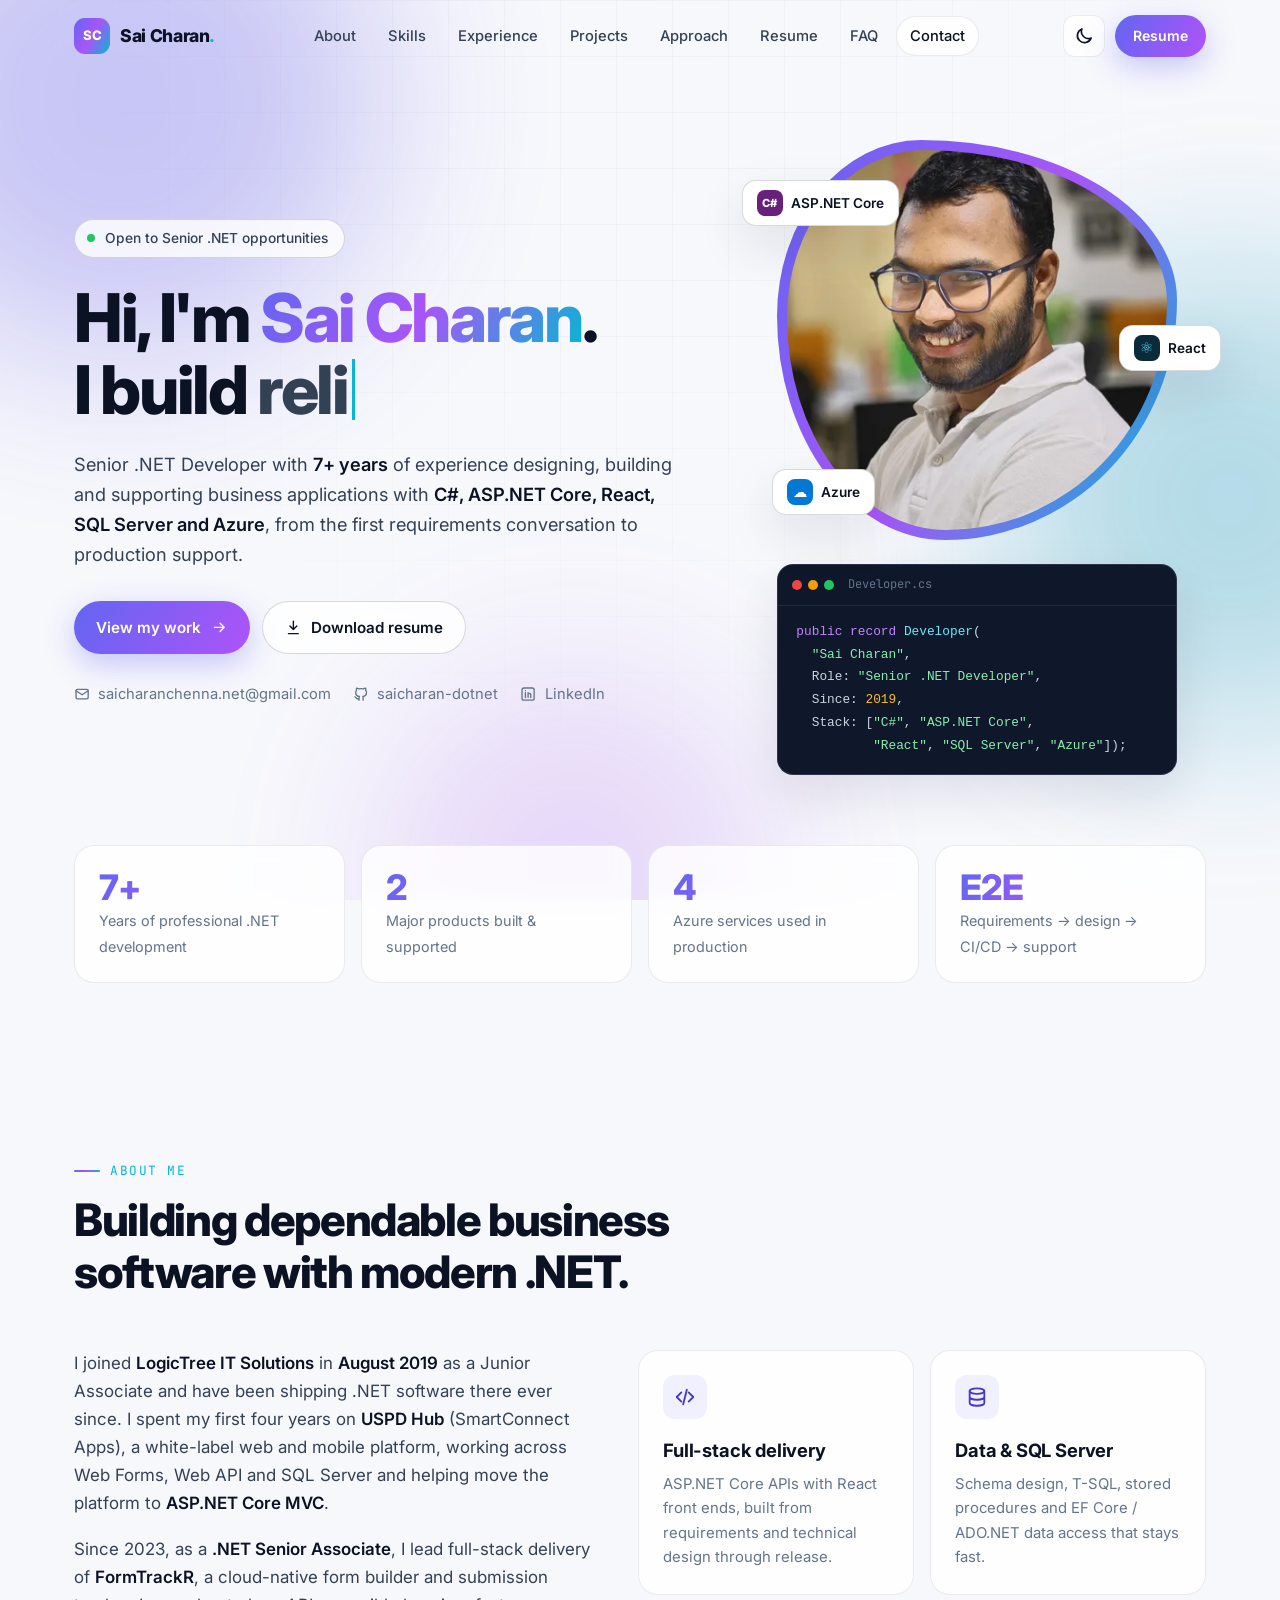
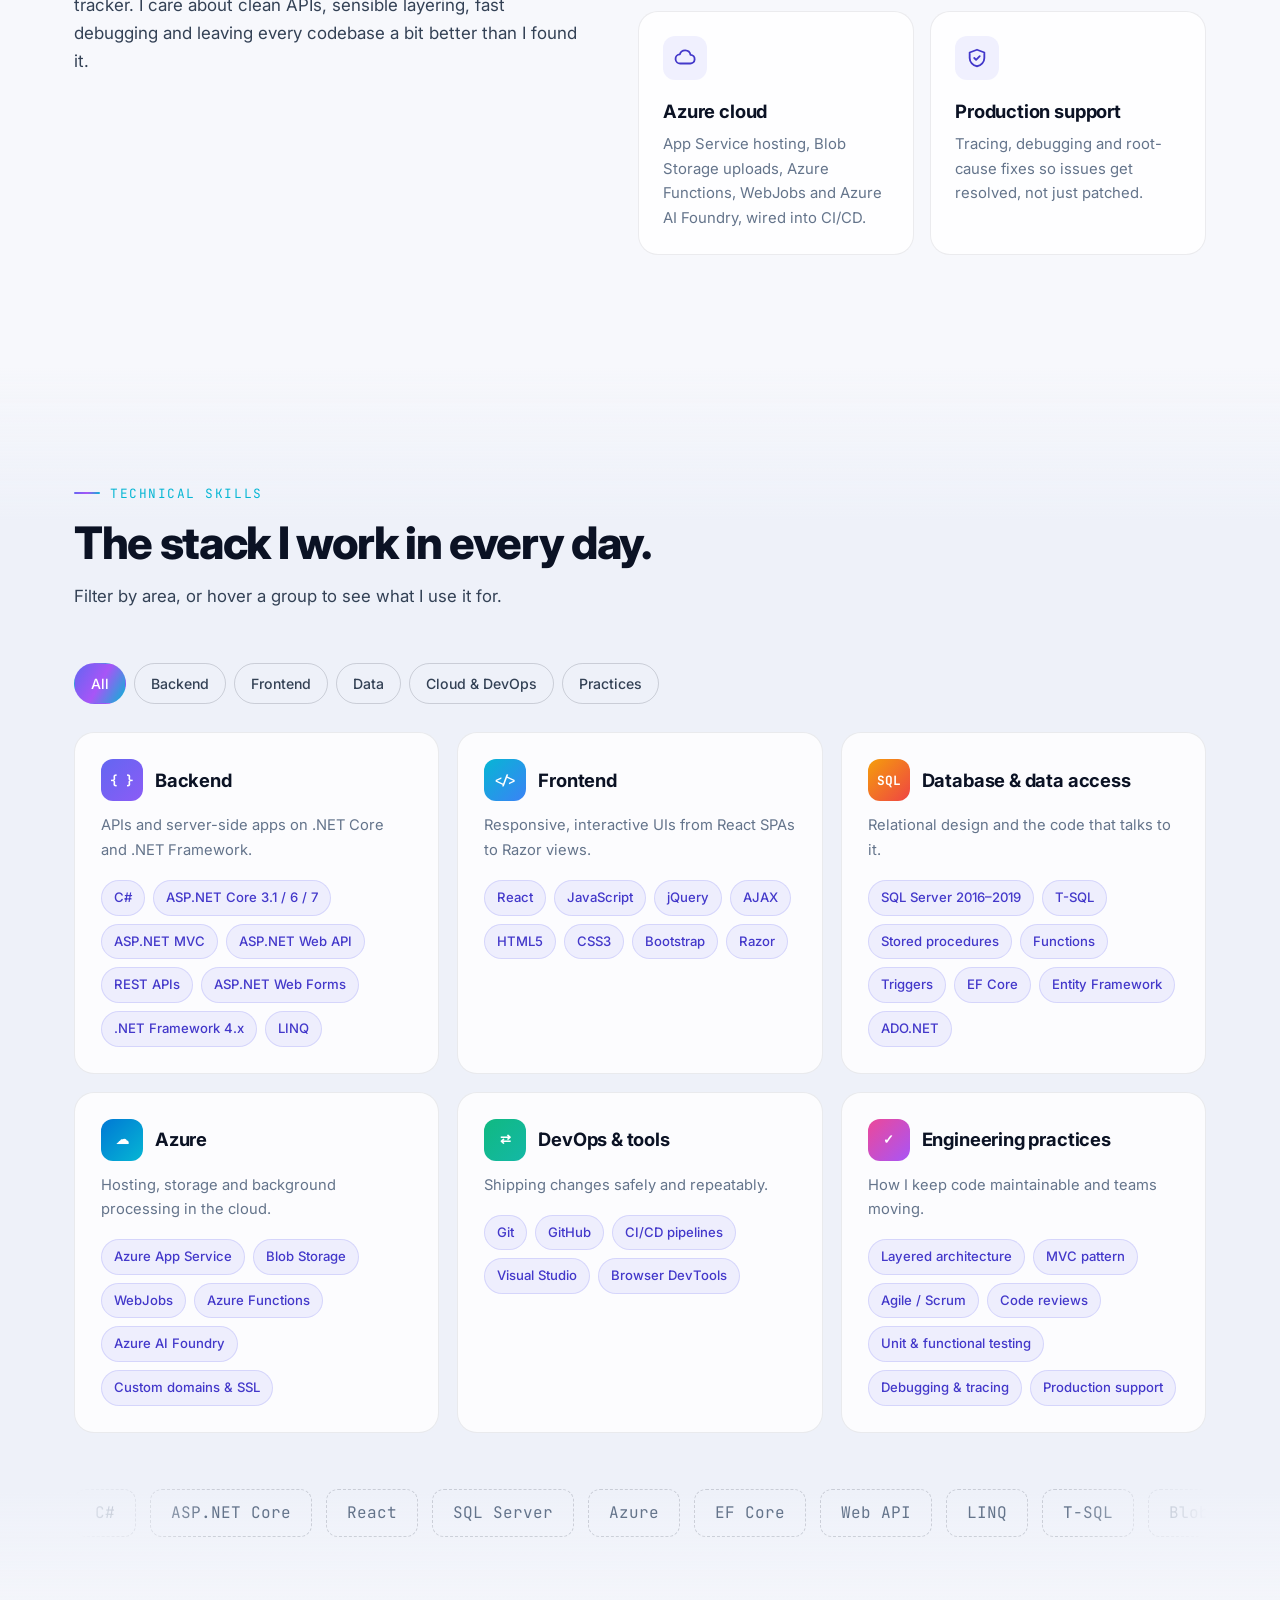
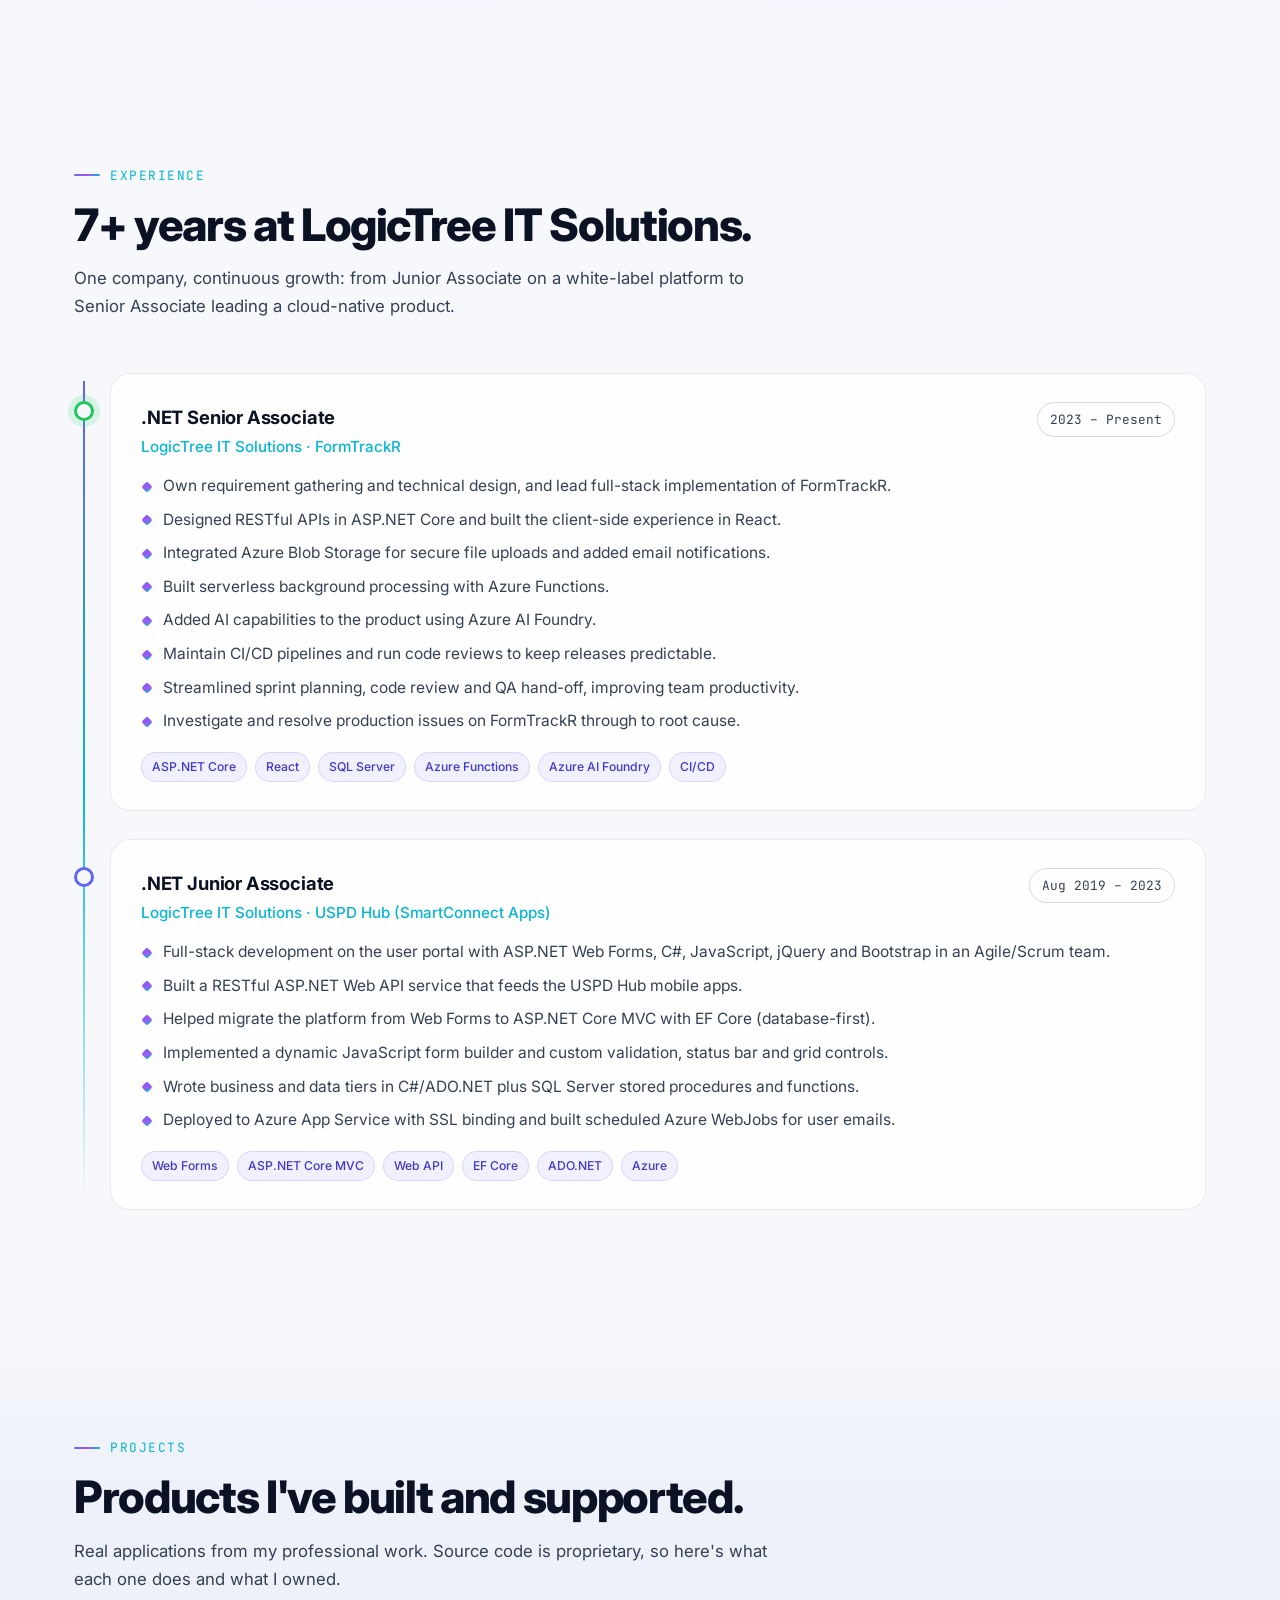
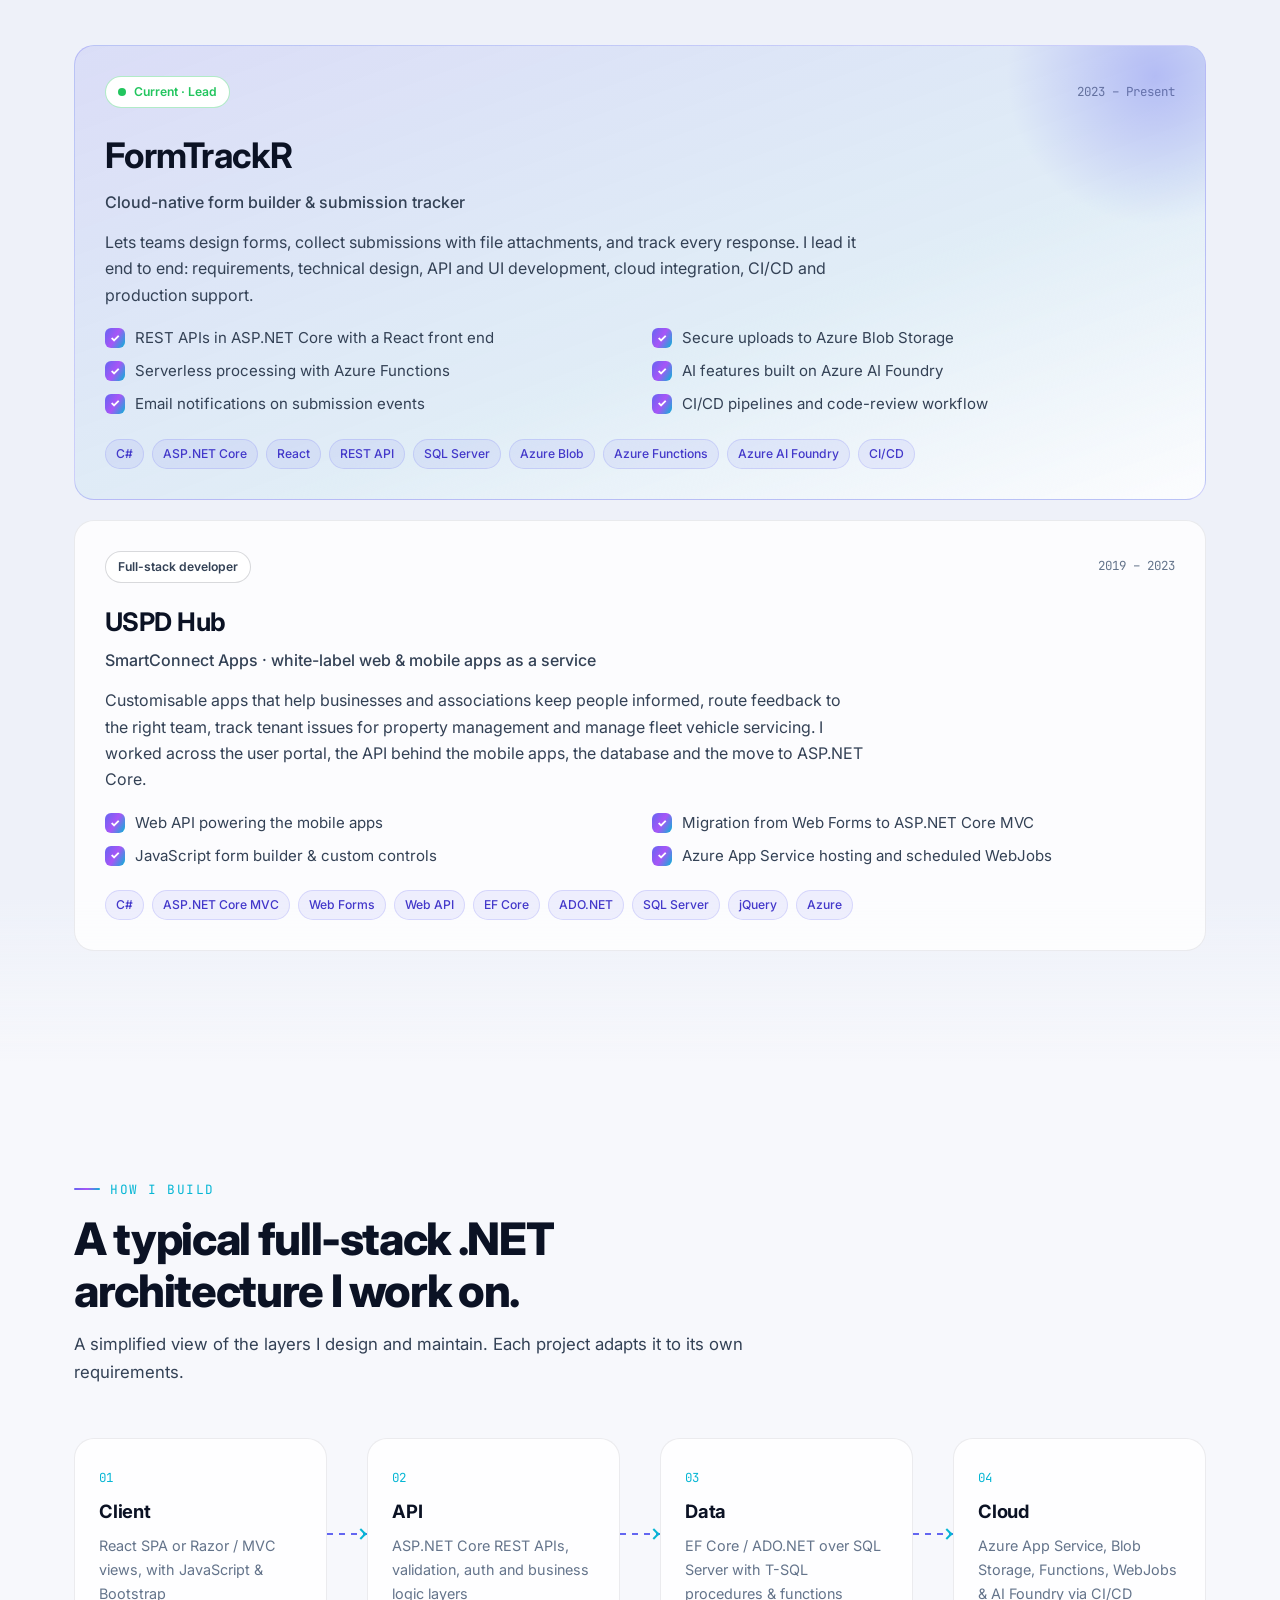
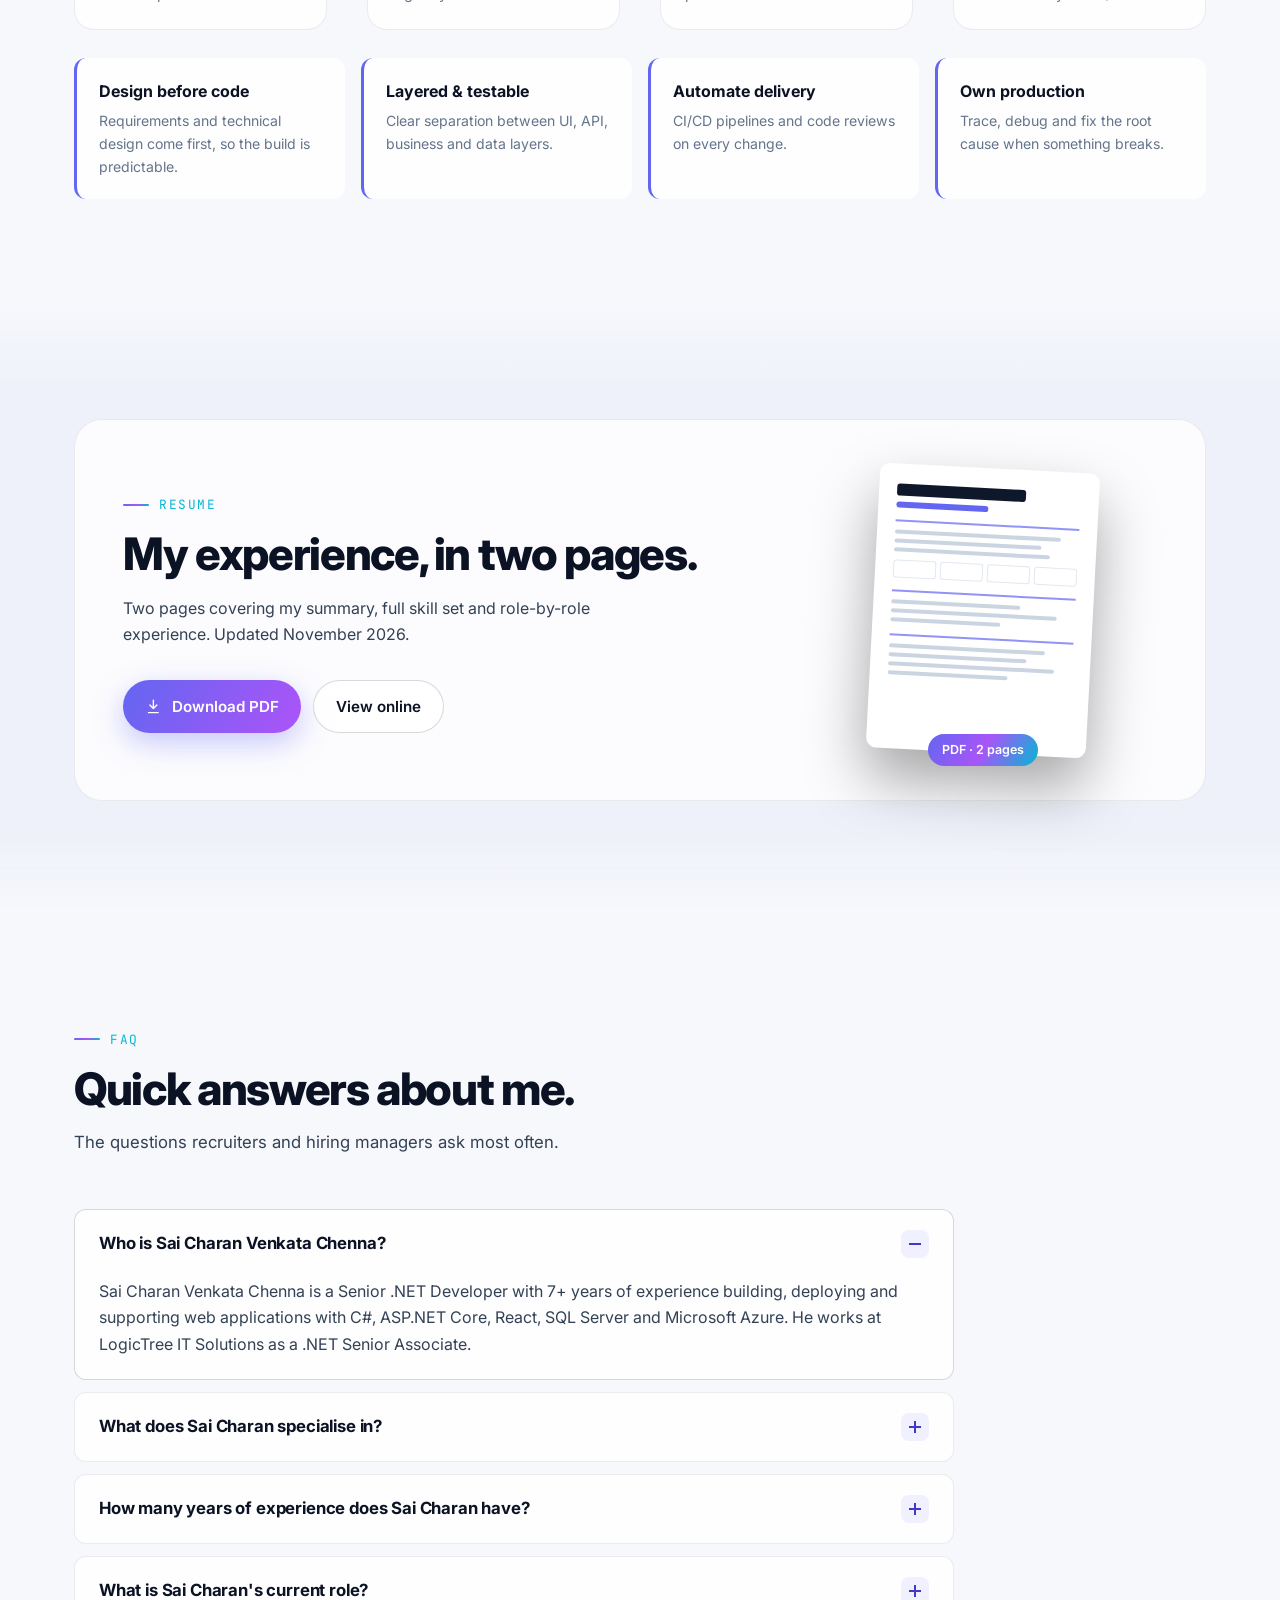
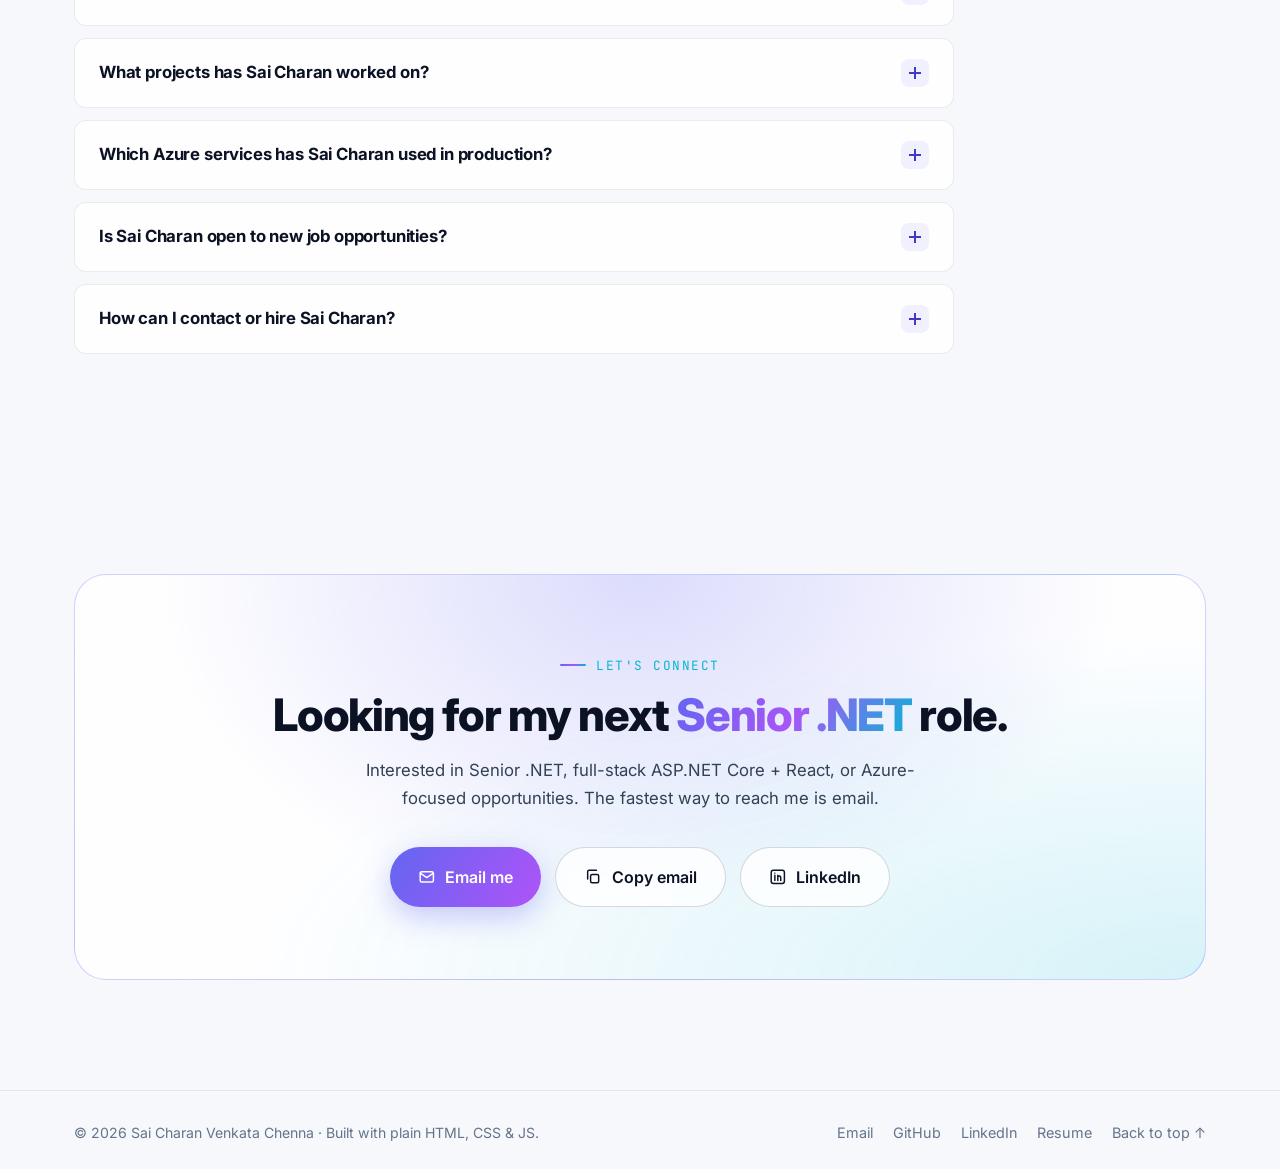
==== commit bc3ec991: "Add SEO, AEO and FAQ section - FAQ section with FAQPage structured data for search and AI answers - " ====
--- a/index.html
+++ b/index.html
@@ -3,15 +3,30 @@
 <head>
   <meta charset="UTF-8">
   <meta name="viewport" content="width=device-width, initial-scale=1.0">
-  <title>Sai Charan Venkata Chenna | Senior .NET Developer | ASP.NET Core · React · Azure</title>
-  <meta name="description" content="Senior .NET Developer with 7+ years of experience building and supporting web applications with C#, ASP.NET Core, React, SQL Server and Azure.">
+  <title>Sai Charan Venkata Chenna | Senior .NET Developer (C#, ASP.NET Core, React, Azure)</title>
+  <meta name="description" content="Sai Charan Venkata Chenna is a Senior .NET Developer with 7+ years of experience building web apps with C#, ASP.NET Core, React, SQL Server, Azure Functions and Azure AI Foundry. Open to Senior .NET roles.">
+  <link rel="canonical" href="https://saicharan-dotnet.github.io/">
+  <meta name="robots" content="index, follow, max-image-preview:large, max-snippet:-1">
   <meta name="keywords" content="Senior .NET Developer, C#, ASP.NET Core, ASP.NET MVC, Web API, React, SQL Server, Azure, Azure Blob Storage, Azure WebJobs, Azure Functions, Azure AI Foundry, CI/CD, Full Stack Developer">
   <meta name="author" content="Sai Charan Venkata Chenna">
   <meta property="og:title" content="Sai Charan Venkata Chenna | Senior .NET Developer">
   <meta property="og:description" content="7+ years building C#, ASP.NET Core, React, SQL Server and Azure applications, from design to production support.">
-  <meta property="og:type" content="website">
+  <meta property="og:type" content="profile">
+  <meta property="profile:first_name" content="Sai Charan">
+  <meta property="profile:last_name" content="Chenna">
+  <meta property="og:site_name" content="Sai Charan Venkata Chenna">
+  <meta property="og:locale" content="en_US">
   <meta property="og:url" content="https://saicharan-dotnet.github.io/">
   <meta property="og:image" content="https://saicharan-dotnet.github.io/assets/profile-800.jpg">
+  <meta property="og:image:width" content="800">
+  <meta property="og:image:height" content="800">
+  <meta property="og:image:alt" content="Portrait of Sai Charan Venkata Chenna">
+  <meta name="twitter:card" content="summary">
+  <meta name="twitter:title" content="Sai Charan Venkata Chenna | Senior .NET Developer">
+  <meta name="twitter:description" content="7+ years building C#, ASP.NET Core, React, SQL Server and Azure applications.">
+  <meta name="twitter:image" content="https://saicharan-dotnet.github.io/assets/profile-800.jpg">
+  <link rel="apple-touch-icon" href="assets/apple-touch-icon.png">
+  <link rel="alternate" type="text/plain" href="llms.txt" title="LLM-readable profile">
   <meta name="theme-color" content="#070b1a">
   <link rel="icon" href="data:image/svg+xml,%3Csvg xmlns='http://www.w3.org/2000/svg' viewBox='0 0 64 64'%3E%3Cdefs%3E%3ClinearGradient id='g' x1='0' y1='0' x2='1' y2='1'%3E%3Cstop offset='0' stop-color='%236366f1'/%3E%3Cstop offset='1' stop-color='%2306b6d4'/%3E%3C/linearGradient%3E%3C/defs%3E%3Crect width='64' height='64' rx='16' fill='url(%23g)'/%3E%3Ctext x='50%25' y='54%25' text-anchor='middle' dominant-baseline='middle' font-family='Arial' font-weight='700' font-size='26' fill='white'%3ESC%3C/text%3E%3C/svg%3E">
 
@@ -31,17 +46,147 @@
   </script>
 
   <script type="application/ld+json">
-  {
-    "@context": "https://schema.org",
-    "@type": "Person",
-    "name": "Sai Charan Venkata Chenna",
-    "jobTitle": "Senior .NET Developer",
-    "worksFor": { "@type": "Organization", "name": "LogicTree IT Solutions" },
-    "email": "mailto:saicharanchenna.net@gmail.com",
-    "url": "https://saicharan-dotnet.github.io/",
-    "sameAs": ["https://github.com/saicharan-dotnet", "https://www.linkedin.com/in/venkata-sai-charan-chenna-736368158/"],
-    "knowsAbout": ["C#", "ASP.NET Core", "React", "SQL Server", "Azure", "REST APIs", "Entity Framework Core"]
-  }
+{
+  "@context": "https://schema.org",
+  "@graph": [
+    {
+      "@type": "WebSite",
+      "@id": "https://saicharan-dotnet.github.io/#website",
+      "url": "https://saicharan-dotnet.github.io/",
+      "name": "Sai Charan Venkata Chenna",
+      "inLanguage": "en"
+    },
+    {
+      "@type": "ProfilePage",
+      "@id": "https://saicharan-dotnet.github.io/#profile",
+      "url": "https://saicharan-dotnet.github.io/",
+      "name": "Sai Charan Venkata Chenna | Senior .NET Developer",
+      "isPartOf": {
+        "@id": "https://saicharan-dotnet.github.io/#website"
+      },
+      "mainEntity": {
+        "@id": "https://saicharan-dotnet.github.io/#person"
+      },
+      "dateModified": "2026-11-09"
+    },
+    {
+      "@type": "Person",
+      "@id": "https://saicharan-dotnet.github.io/#person",
+      "name": "Sai Charan Venkata Chenna",
+      "alternateName": [
+        "Sai Charan",
+        "Venkata Sai Charan Chenna"
+      ],
+      "jobTitle": "Senior .NET Developer",
+      "description": "Senior .NET Developer with 7+ years of experience in C#, ASP.NET Core, React, SQL Server and Azure.",
+      "image": "https://saicharan-dotnet.github.io/assets/profile-800.jpg",
+      "url": "https://saicharan-dotnet.github.io/",
+      "email": "mailto:saicharanchenna.net@gmail.com",
+      "worksFor": {
+        "@type": "Organization",
+        "name": "LogicTree IT Solutions"
+      },
+      "hasOccupation": {
+        "@type": "Occupation",
+        "name": "Senior .NET Developer",
+        "occupationLocation": {
+          "@type": "Country",
+          "name": "India"
+        },
+        "skills": "C#, ASP.NET Core, ASP.NET MVC, Web API, React, JavaScript, SQL Server, T-SQL, Entity Framework Core, ADO.NET, Azure Functions, Azure AI Foundry, Azure App Service, Azure Blob Storage, Azure WebJobs, CI/CD"
+      },
+      "sameAs": [
+        "https://www.linkedin.com/in/venkata-sai-charan-chenna-736368158/",
+        "https://github.com/saicharan-dotnet"
+      ],
+      "knowsAbout": [
+        "C#",
+        ".NET",
+        "ASP.NET Core",
+        "ASP.NET MVC",
+        "REST APIs",
+        "React",
+        "SQL Server",
+        "Entity Framework Core",
+        "Microsoft Azure",
+        "Azure Functions",
+        "Azure AI Foundry",
+        "Azure Blob Storage",
+        "CI/CD"
+      ]
+    },
+    {
+      "@type": "FAQPage",
+      "@id": "https://saicharan-dotnet.github.io/#faq",
+      "mainEntity": [
+        {
+          "@type": "Question",
+          "name": "Who is Sai Charan Venkata Chenna?",
+          "acceptedAnswer": {
+            "@type": "Answer",
+            "text": "Sai Charan Venkata Chenna is a Senior .NET Developer with 7+ years of experience building, deploying and supporting web applications with C#, ASP.NET Core, React, SQL Server and Microsoft Azure. He works at LogicTree IT Solutions as a .NET Senior Associate."
+          }
+        },
+        {
+          "@type": "Question",
+          "name": "What does Sai Charan specialise in?",
+          "acceptedAnswer": {
+            "@type": "Answer",
+            "text": "He specialises in full-stack .NET development: ASP.NET Core REST APIs, React front ends, SQL Server databases with Entity Framework Core and T-SQL, and Azure cloud services including Azure Functions, Azure AI Foundry, App Service, Blob Storage and WebJobs."
+          }
+        },
+        {
+          "@type": "Question",
+          "name": "How many years of experience does Sai Charan have?",
+          "acceptedAnswer": {
+            "@type": "Answer",
+            "text": "He has 7+ years of professional software development experience. He joined LogicTree IT Solutions in August 2019 and has worked there continuously since."
+          }
+        },
+        {
+          "@type": "Question",
+          "name": "What is Sai Charan's current role?",
+          "acceptedAnswer": {
+            "@type": "Answer",
+            "text": "Since 2023 he has been a .NET Senior Associate at LogicTree IT Solutions, leading full-stack delivery of FormTrackR, a cloud-native form builder and submission tracker. He owns requirements, technical design, development, CI/CD and production support."
+          }
+        },
+        {
+          "@type": "Question",
+          "name": "What projects has Sai Charan worked on?",
+          "acceptedAnswer": {
+            "@type": "Answer",
+            "text": "FormTrackR (2023 to present), a cloud-native form builder built with ASP.NET Core, React, SQL Server, Azure Functions, Azure AI Foundry and Azure Blob Storage; and USPD Hub (SmartConnect Apps, 2019 to 2023), a white-label web and mobile app platform he helped migrate from ASP.NET Web Forms to ASP.NET Core MVC."
+          }
+        },
+        {
+          "@type": "Question",
+          "name": "Which Azure services has Sai Charan used in production?",
+          "acceptedAnswer": {
+            "@type": "Answer",
+            "text": "Azure Functions, Azure AI Foundry, Azure App Service, Azure Blob Storage and Azure WebJobs, deployed through CI/CD pipelines."
+          }
+        },
+        {
+          "@type": "Question",
+          "name": "Is Sai Charan open to new job opportunities?",
+          "acceptedAnswer": {
+            "@type": "Answer",
+            "text": "Yes. He is open to Senior .NET Developer, full-stack ASP.NET Core and React, and Azure-focused roles."
+          }
+        },
+        {
+          "@type": "Question",
+          "name": "How can I contact or hire Sai Charan?",
+          "acceptedAnswer": {
+            "@type": "Answer",
+            "text": "Email saicharanchenna.net@gmail.com or connect on LinkedIn at linkedin.com/in/venkata-sai-charan-chenna-736368158. His resume can be downloaded from this website."
+          }
+        }
+      ]
+    }
+  ]
+}
   </script>
 </head>
 
@@ -66,6 +211,7 @@
           <li><a href="#projects">Projects</a></li>
           <li><a href="#approach">Approach</a></li>
           <li><a href="#resume">Resume</a></li>
+          <li><a href="#faq">FAQ</a></li>
           <li><a href="#contact">Contact</a></li>
         </ul>
       </nav>
@@ -489,6 +635,51 @@
       </div>
     </section>
 
+    <!-- FAQ -->
+    <section id="faq" class="section">
+      <div class="container">
+        <div class="section-head reveal">
+          <span class="eyebrow">FAQ</span>
+          <h2>Quick answers about me.</h2>
+          <p>The questions recruiters and hiring managers ask most often.</p>
+        </div>
+        <div class="faq-list">
+          <details class="faq-item reveal" open>
+            <summary><h3>Who is Sai Charan Venkata Chenna?</h3><span class="faq-icon" aria-hidden="true"></span></summary>
+            <p>Sai Charan Venkata Chenna is a Senior .NET Developer with 7+ years of experience building, deploying and supporting web applications with C#, ASP.NET Core, React, SQL Server and Microsoft Azure. He works at LogicTree IT Solutions as a .NET Senior Associate.</p>
+          </details>
+          <details class="faq-item reveal">
+            <summary><h3>What does Sai Charan specialise in?</h3><span class="faq-icon" aria-hidden="true"></span></summary>
+            <p>He specialises in full-stack .NET development: ASP.NET Core REST APIs, React front ends, SQL Server databases with Entity Framework Core and T-SQL, and Azure cloud services including Azure Functions, Azure AI Foundry, App Service, Blob Storage and WebJobs.</p>
+          </details>
+          <details class="faq-item reveal">
+            <summary><h3>How many years of experience does Sai Charan have?</h3><span class="faq-icon" aria-hidden="true"></span></summary>
+            <p>He has 7+ years of professional software development experience. He joined LogicTree IT Solutions in August 2019 and has worked there continuously since.</p>
+          </details>
+          <details class="faq-item reveal">
+            <summary><h3>What is Sai Charan's current role?</h3><span class="faq-icon" aria-hidden="true"></span></summary>
+            <p>Since 2023 he has been a .NET Senior Associate at LogicTree IT Solutions, leading full-stack delivery of FormTrackR, a cloud-native form builder and submission tracker. He owns requirements, technical design, development, CI/CD and production support.</p>
+          </details>
+          <details class="faq-item reveal">
+            <summary><h3>What projects has Sai Charan worked on?</h3><span class="faq-icon" aria-hidden="true"></span></summary>
+            <p>FormTrackR (2023 to present), a cloud-native form builder built with ASP.NET Core, React, SQL Server, Azure Functions, Azure AI Foundry and Azure Blob Storage; and USPD Hub (SmartConnect Apps, 2019 to 2023), a white-label web and mobile app platform he helped migrate from ASP.NET Web Forms to ASP.NET Core MVC.</p>
+          </details>
+          <details class="faq-item reveal">
+            <summary><h3>Which Azure services has Sai Charan used in production?</h3><span class="faq-icon" aria-hidden="true"></span></summary>
+            <p>Azure Functions, Azure AI Foundry, Azure App Service, Azure Blob Storage and Azure WebJobs, deployed through CI/CD pipelines.</p>
+          </details>
+          <details class="faq-item reveal">
+            <summary><h3>Is Sai Charan open to new job opportunities?</h3><span class="faq-icon" aria-hidden="true"></span></summary>
+            <p>Yes. He is open to Senior .NET Developer, full-stack ASP.NET Core and React, and Azure-focused roles.</p>
+          </details>
+          <details class="faq-item reveal">
+            <summary><h3>How can I contact or hire Sai Charan?</h3><span class="faq-icon" aria-hidden="true"></span></summary>
+            <p>Email <a href="mailto:saicharanchenna.net@gmail.com">saicharanchenna.net@gmail.com</a> or connect on LinkedIn at <a href="https://www.linkedin.com/in/venkata-sai-charan-chenna-736368158/" target="_blank" rel="noopener noreferrer">linkedin.com/in/venkata-sai-charan-chenna-736368158</a>. His resume can be downloaded from this website.</p>
+          </details>
+        </div>
+      </div>
+    </section>
+
     <!-- CONTACT -->
     <section id="contact" class="section">
       <div class="container">
--- a/style.css
+++ b/style.css
@@ -324,6 +324,21 @@
 .footer-links { display: flex; flex-wrap: wrap; gap: 20px; }
 .footer-links a { color: var(--muted); font-size: .9rem; transition: color .2s; }
 .footer-links a:hover { color: var(--text); }
+@media (max-width: 600px) { .faq-item summary { padding: 16px 18px; } .faq-item p { padding: 0 18px 18px; } }
+
+/* FAQ */
+.faq-list { display: grid; gap: 12px; max-width: 880px; }
+.faq-item { border: 1px solid var(--border); border-radius: var(--radius-sm); background: var(--surface); transition: border-color .25s; }
+.faq-item[open], .faq-item:hover { border-color: var(--border-strong); }
+.faq-item summary { list-style: none; cursor: pointer; display: flex; justify-content: space-between; align-items: center; gap: 16px; padding: 20px 24px; }
+.faq-item summary::-webkit-details-marker { display: none; }
+.faq-item summary h3 { font-size: 1.05rem; }
+.faq-icon { position: relative; width: 28px; height: 28px; flex-shrink: 0; border-radius: 8px; background: var(--tag-bg); }
+.faq-icon::before, .faq-icon::after { content: ""; position: absolute; left: 50%; top: 50%; width: 12px; height: 2px; background: var(--tag-text); transform: translate(-50%, -50%); transition: transform .25s var(--ease); }
+.faq-icon::after { transform: translate(-50%, -50%) rotate(90deg); }
+.faq-item[open] .faq-icon::after { transform: translate(-50%, -50%) rotate(0deg); }
+.faq-item p { padding: 0 24px 22px; color: var(--text-soft); }
+.faq-item a { color: var(--accent-2); }
 
 /* ---------- Reveal animation ---------- */
 .js .reveal { opacity: 0; transform: translateY(24px); transition: opacity .8s var(--ease), transform .8s var(--ease); transition-delay: var(--d, 0s); }
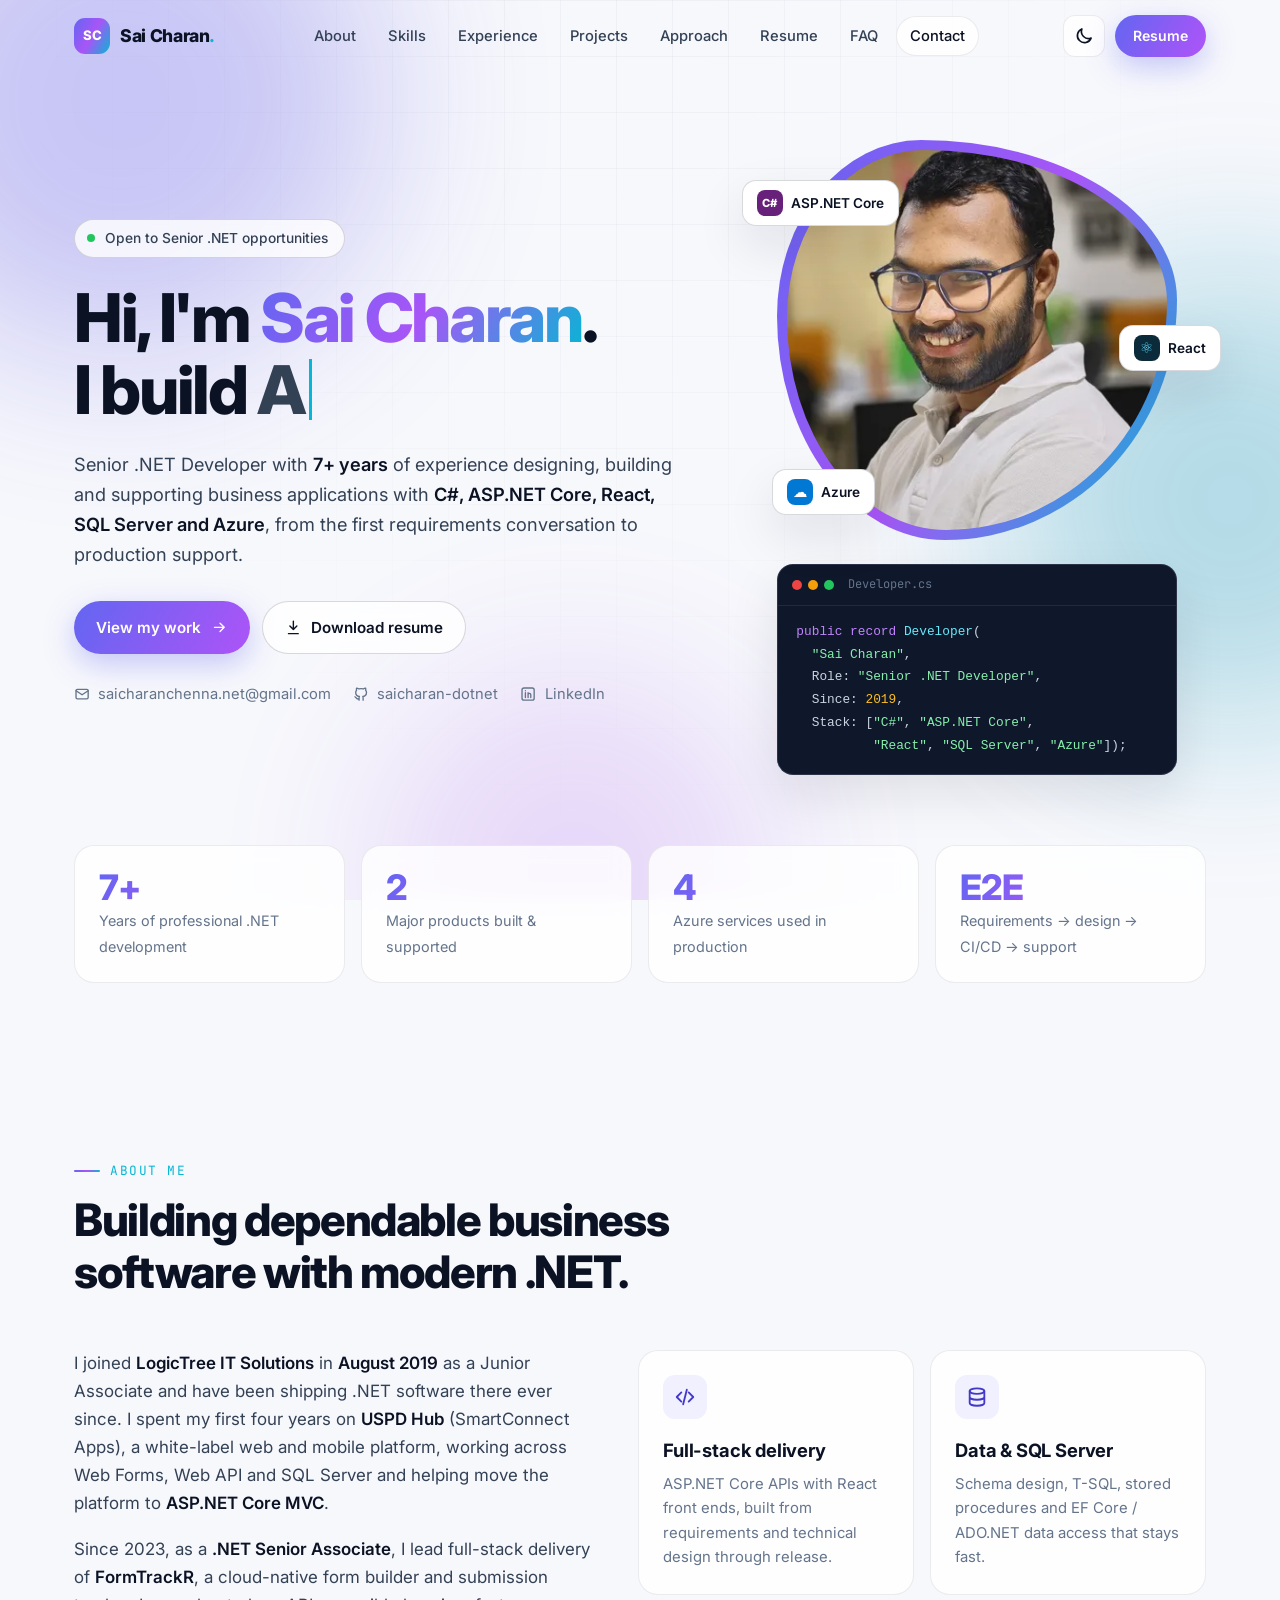
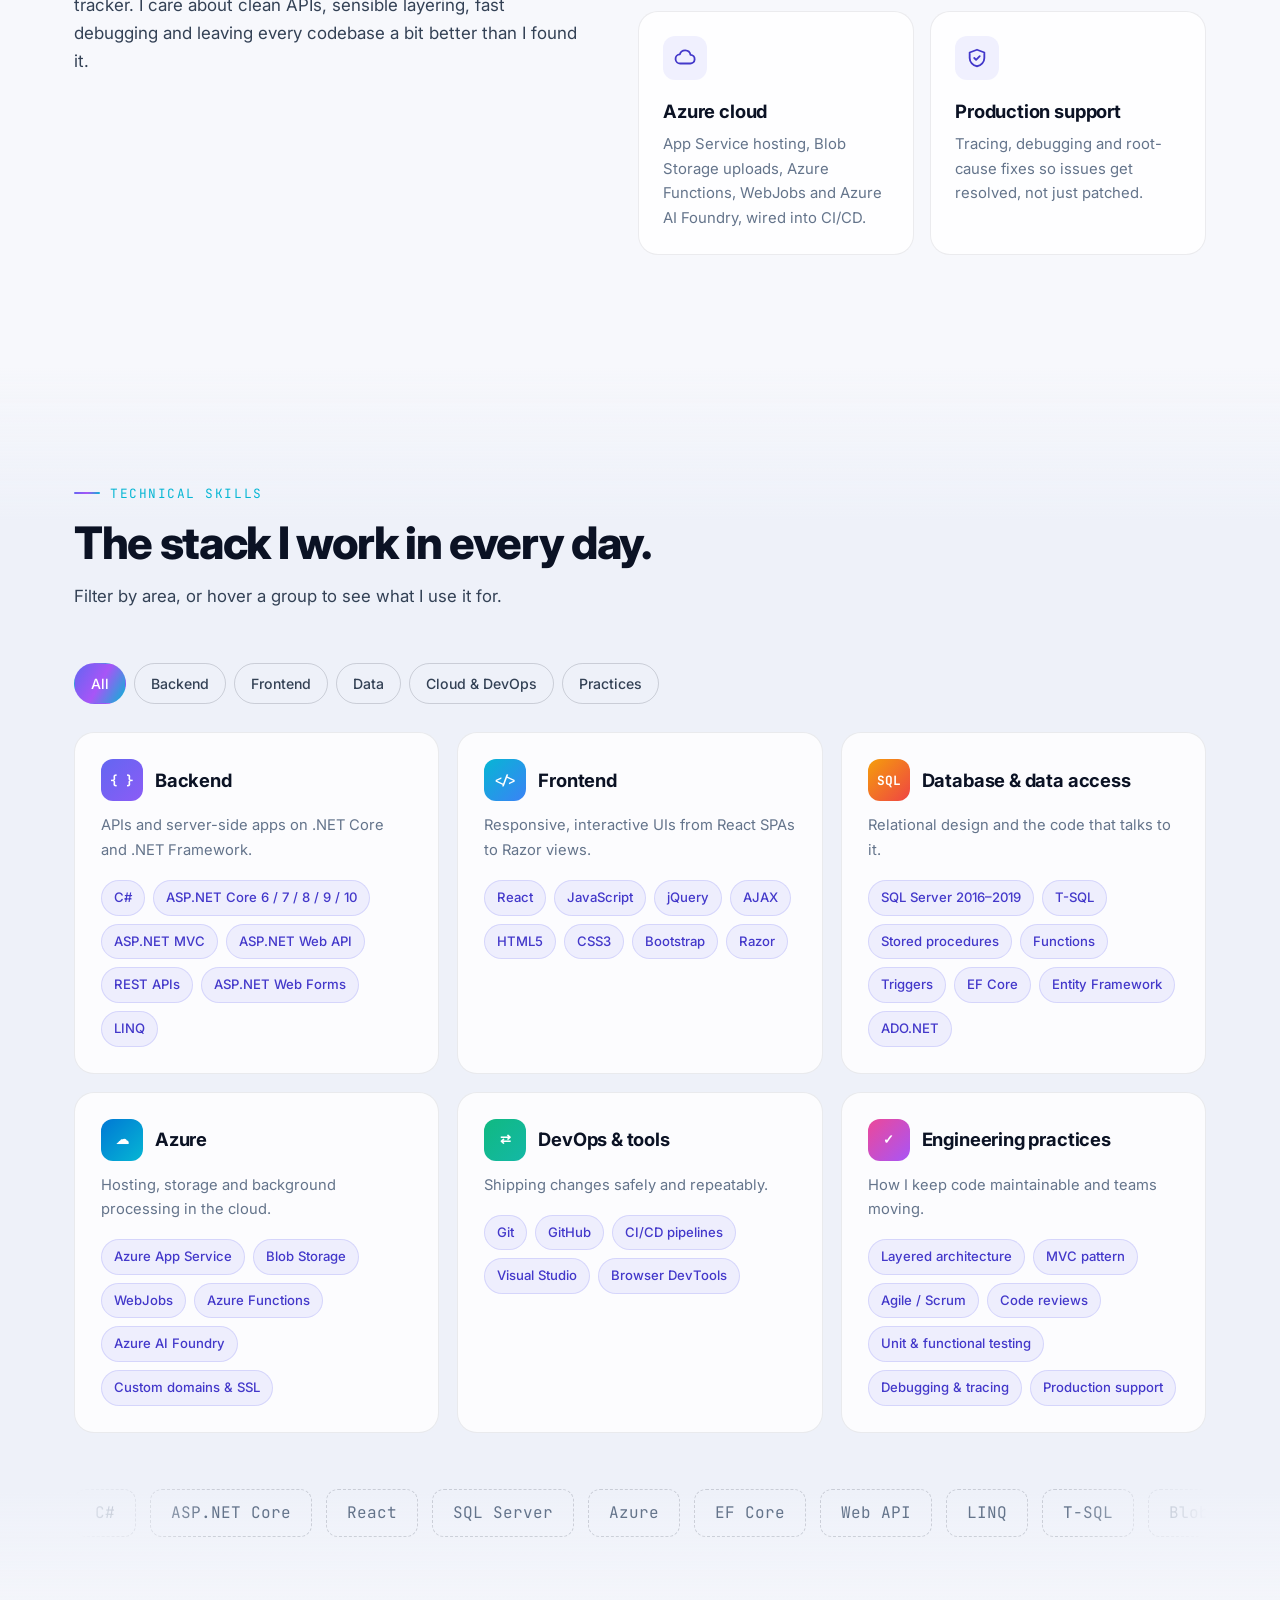
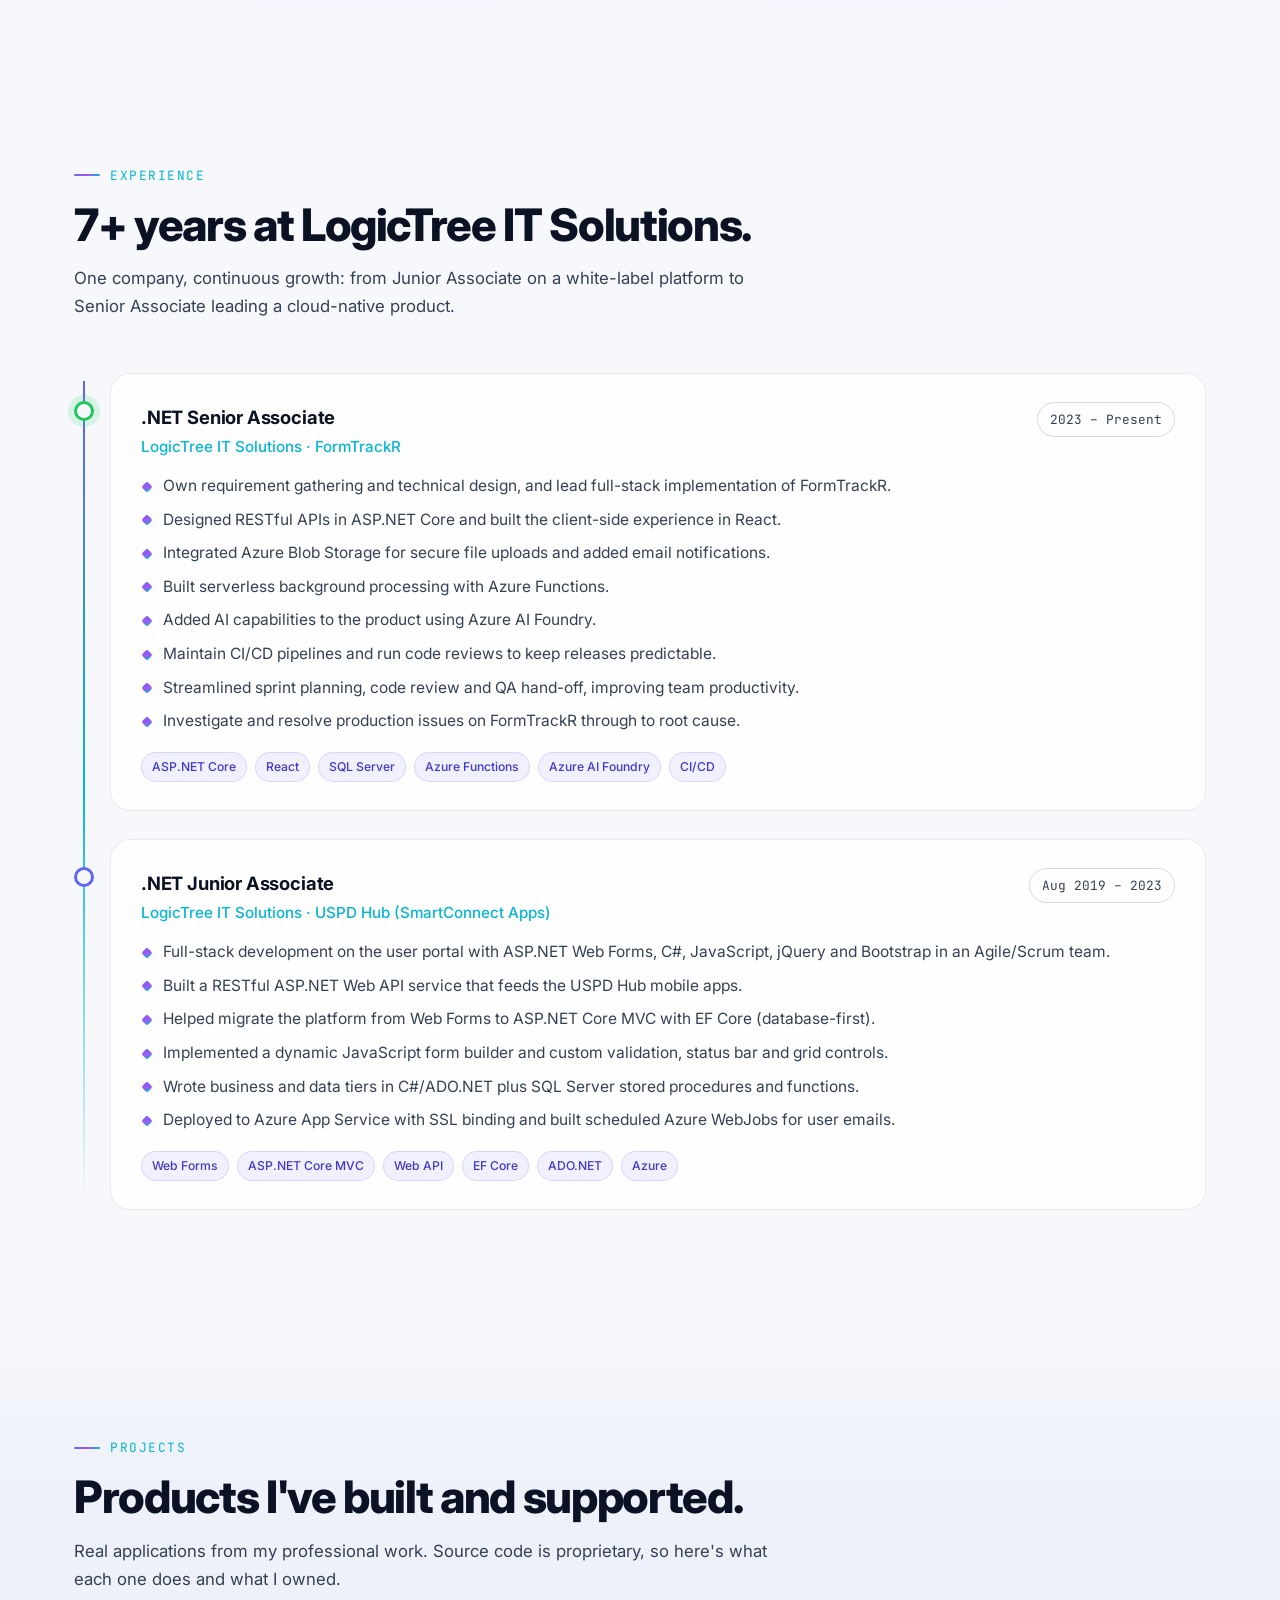
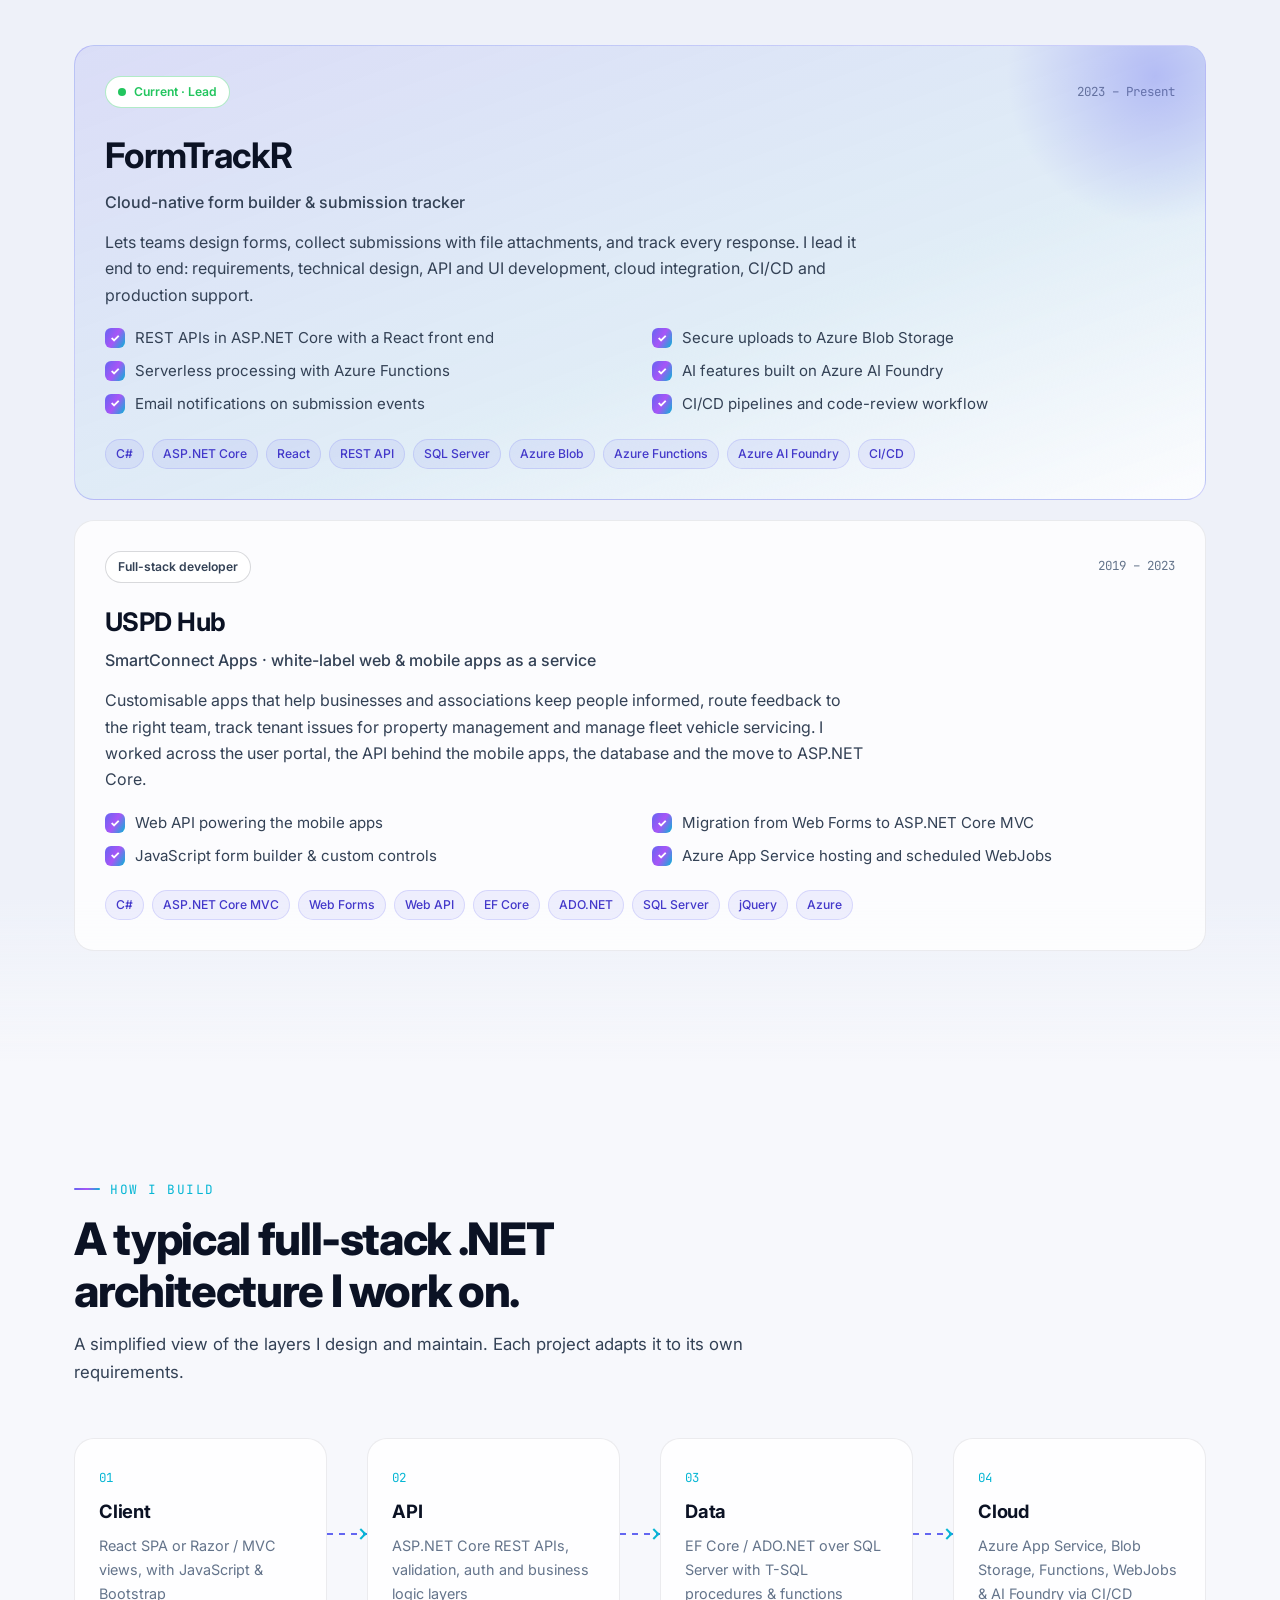
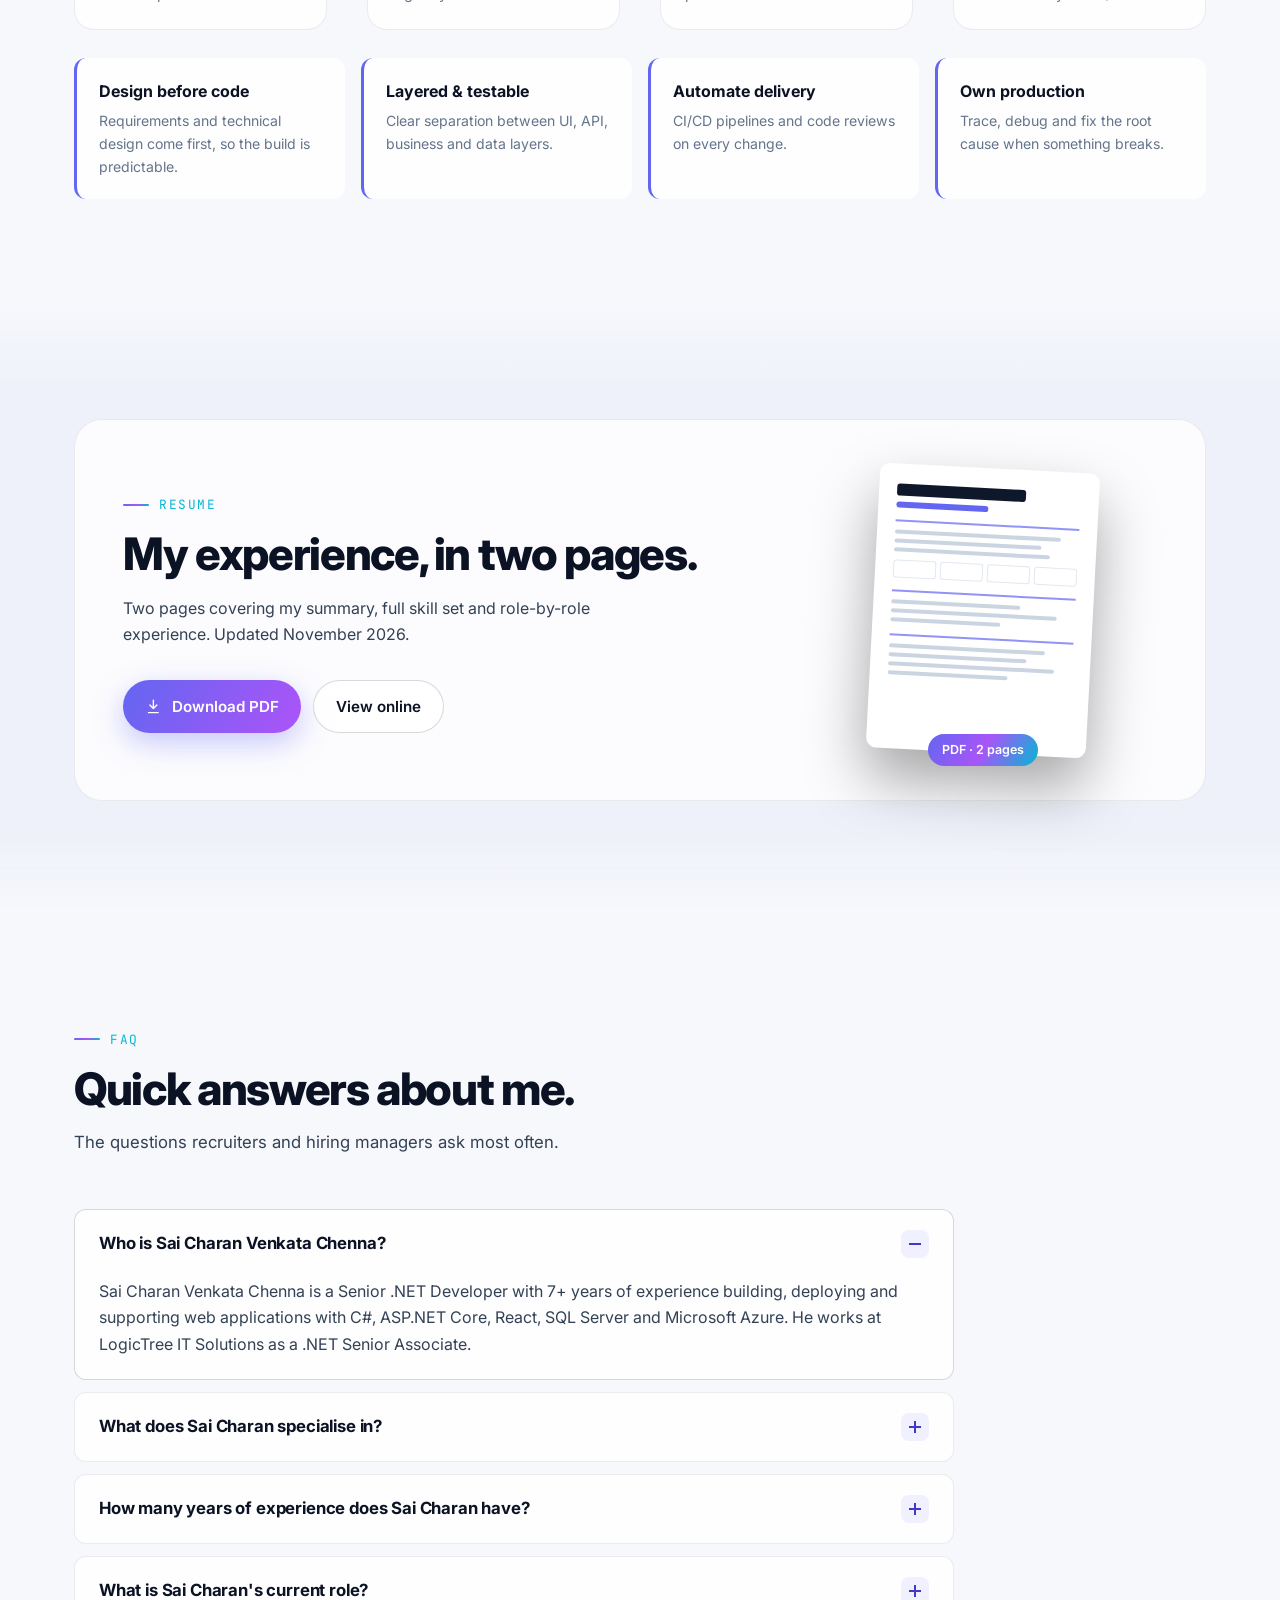
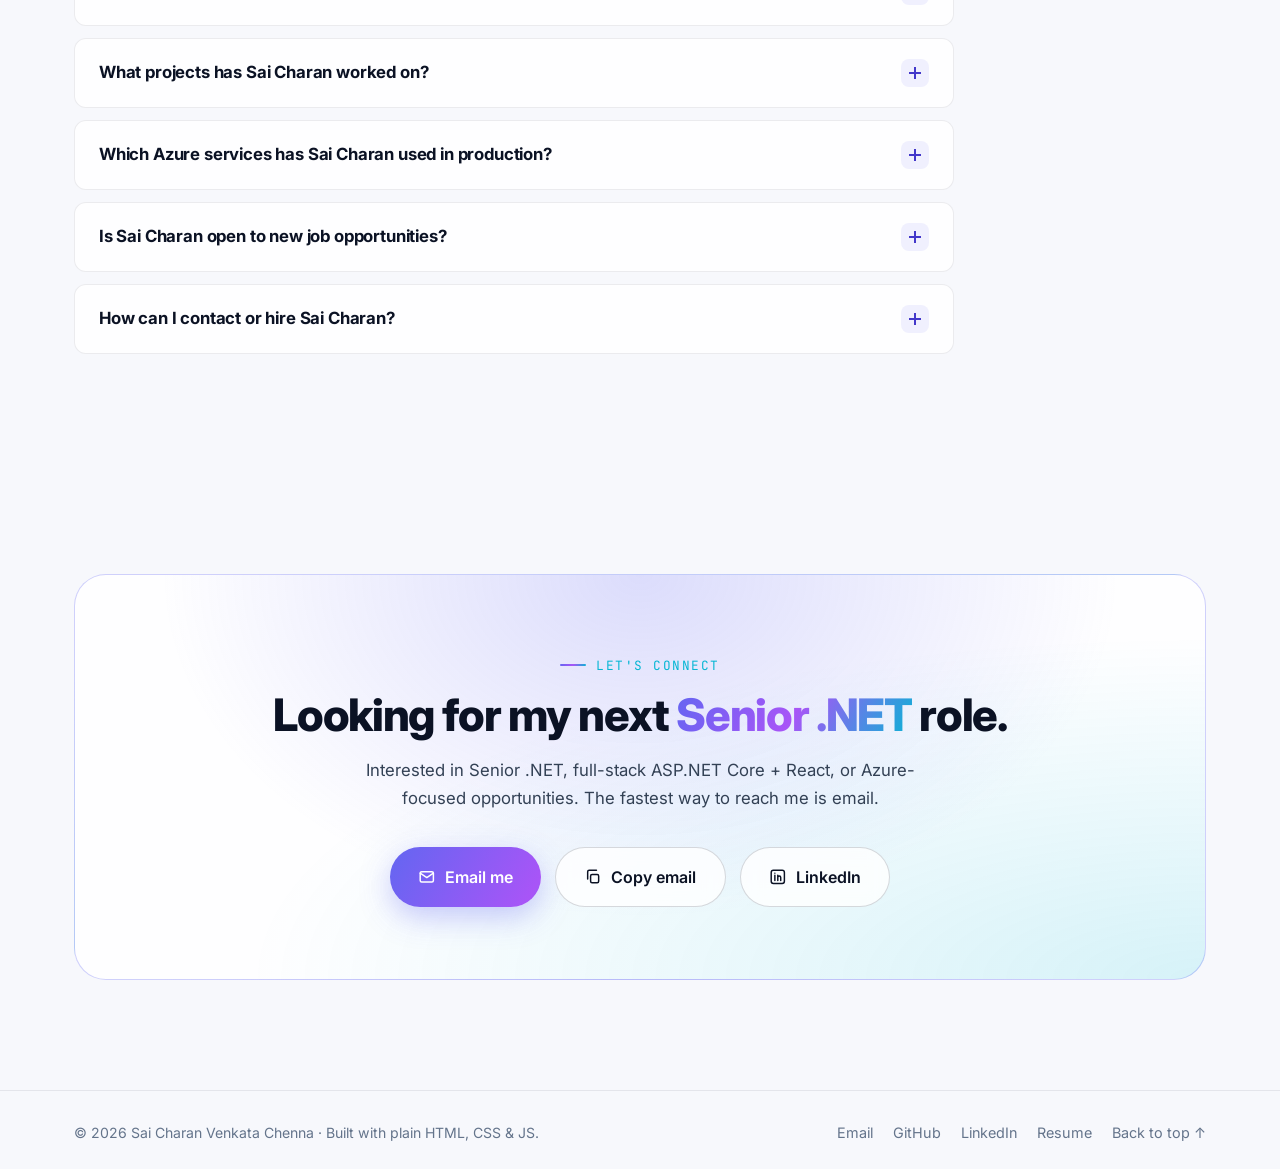
==== commit 62a64a3f: "Update ASP.NET Core versions to 6-10 and drop 3.1 and .NET Framework 4.x" ====
--- a/index.html
+++ b/index.html
@@ -382,8 +382,8 @@
             <div class="skill-top"><span class="skill-badge b1">{ }</span><h3>Backend</h3></div>
             <p>APIs and server-side apps on .NET Core and .NET Framework.</p>
             <div class="tags">
-              <span>C#</span><span>ASP.NET Core 3.1 / 6 / 7</span><span>ASP.NET MVC</span><span>ASP.NET Web API</span>
-              <span>REST APIs</span><span>ASP.NET Web Forms</span><span>.NET Framework 4.x</span><span>LINQ</span>
+              <span>C#</span><span>ASP.NET Core 6 / 7 / 8 / 9 / 10</span><span>ASP.NET MVC</span><span>ASP.NET Web API</span>
+              <span>REST APIs</span><span>ASP.NET Web Forms</span><span>LINQ</span>
             </div>
           </article>
 
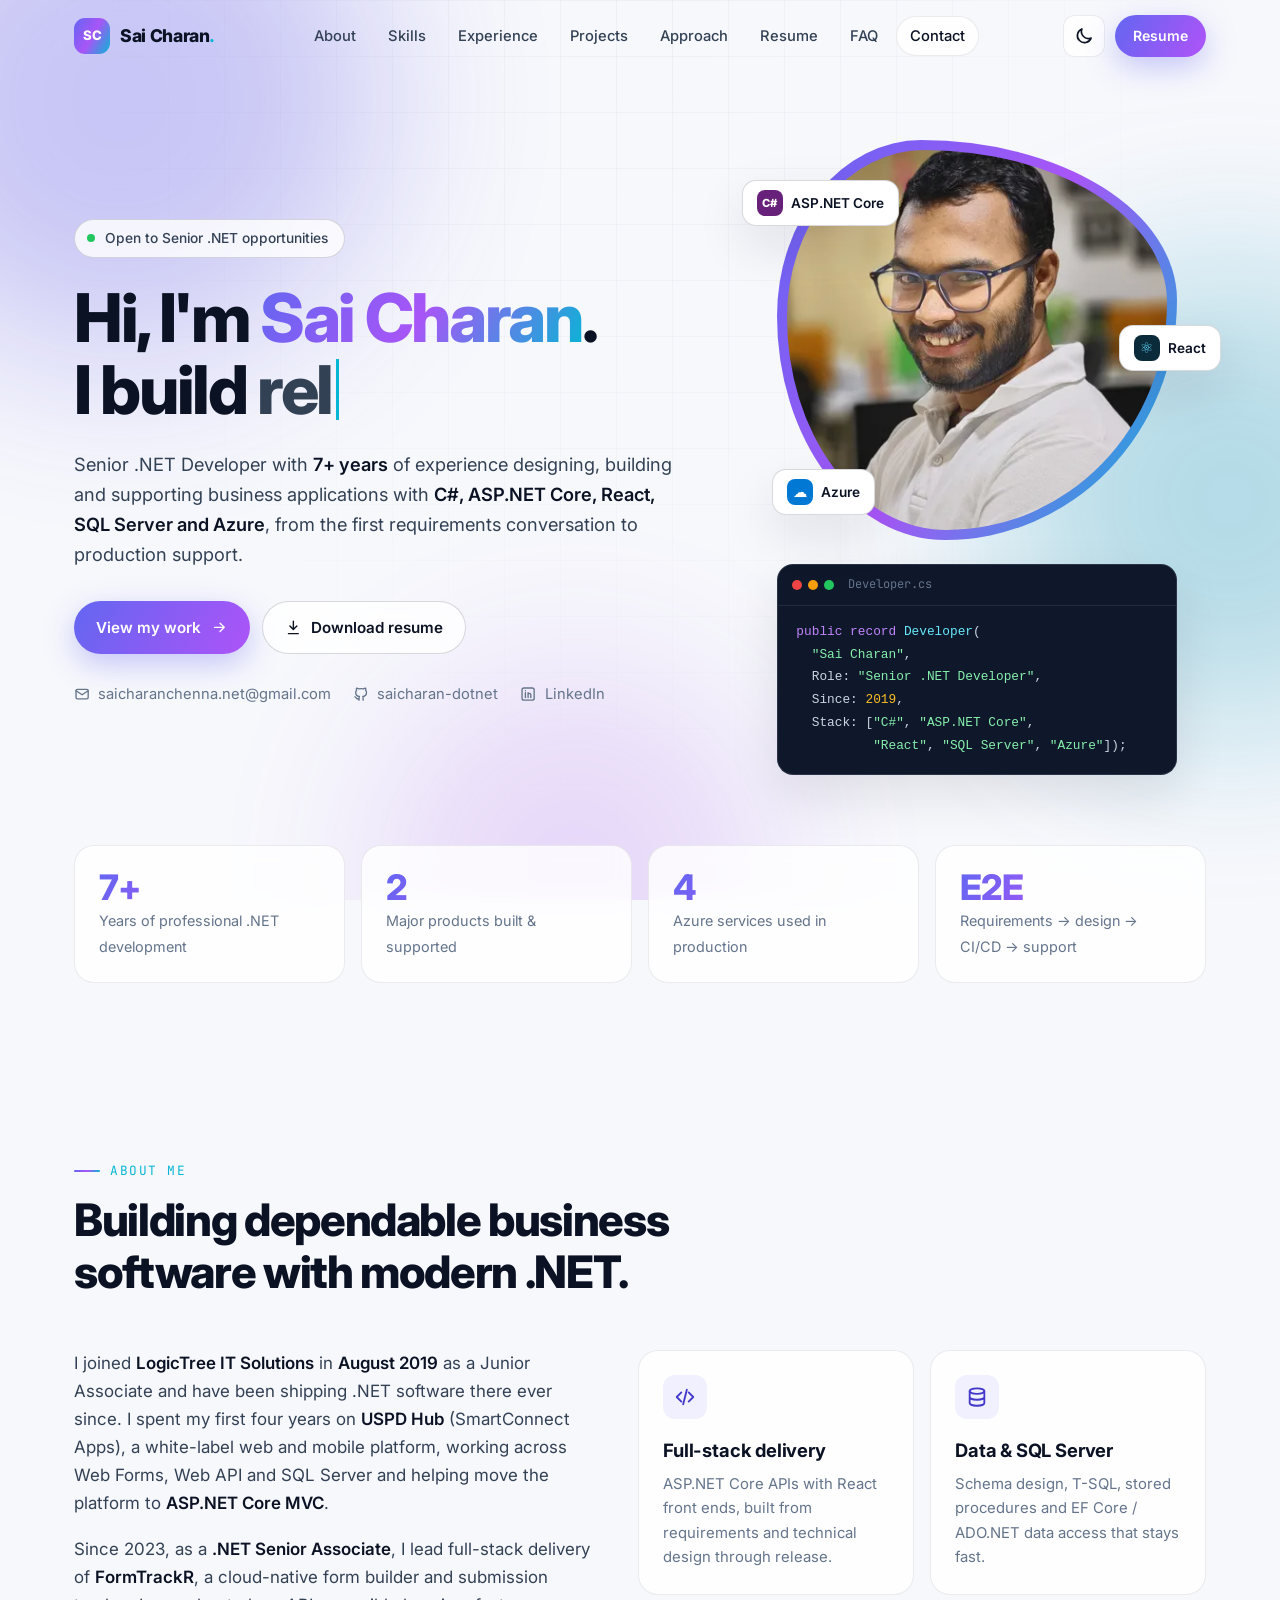
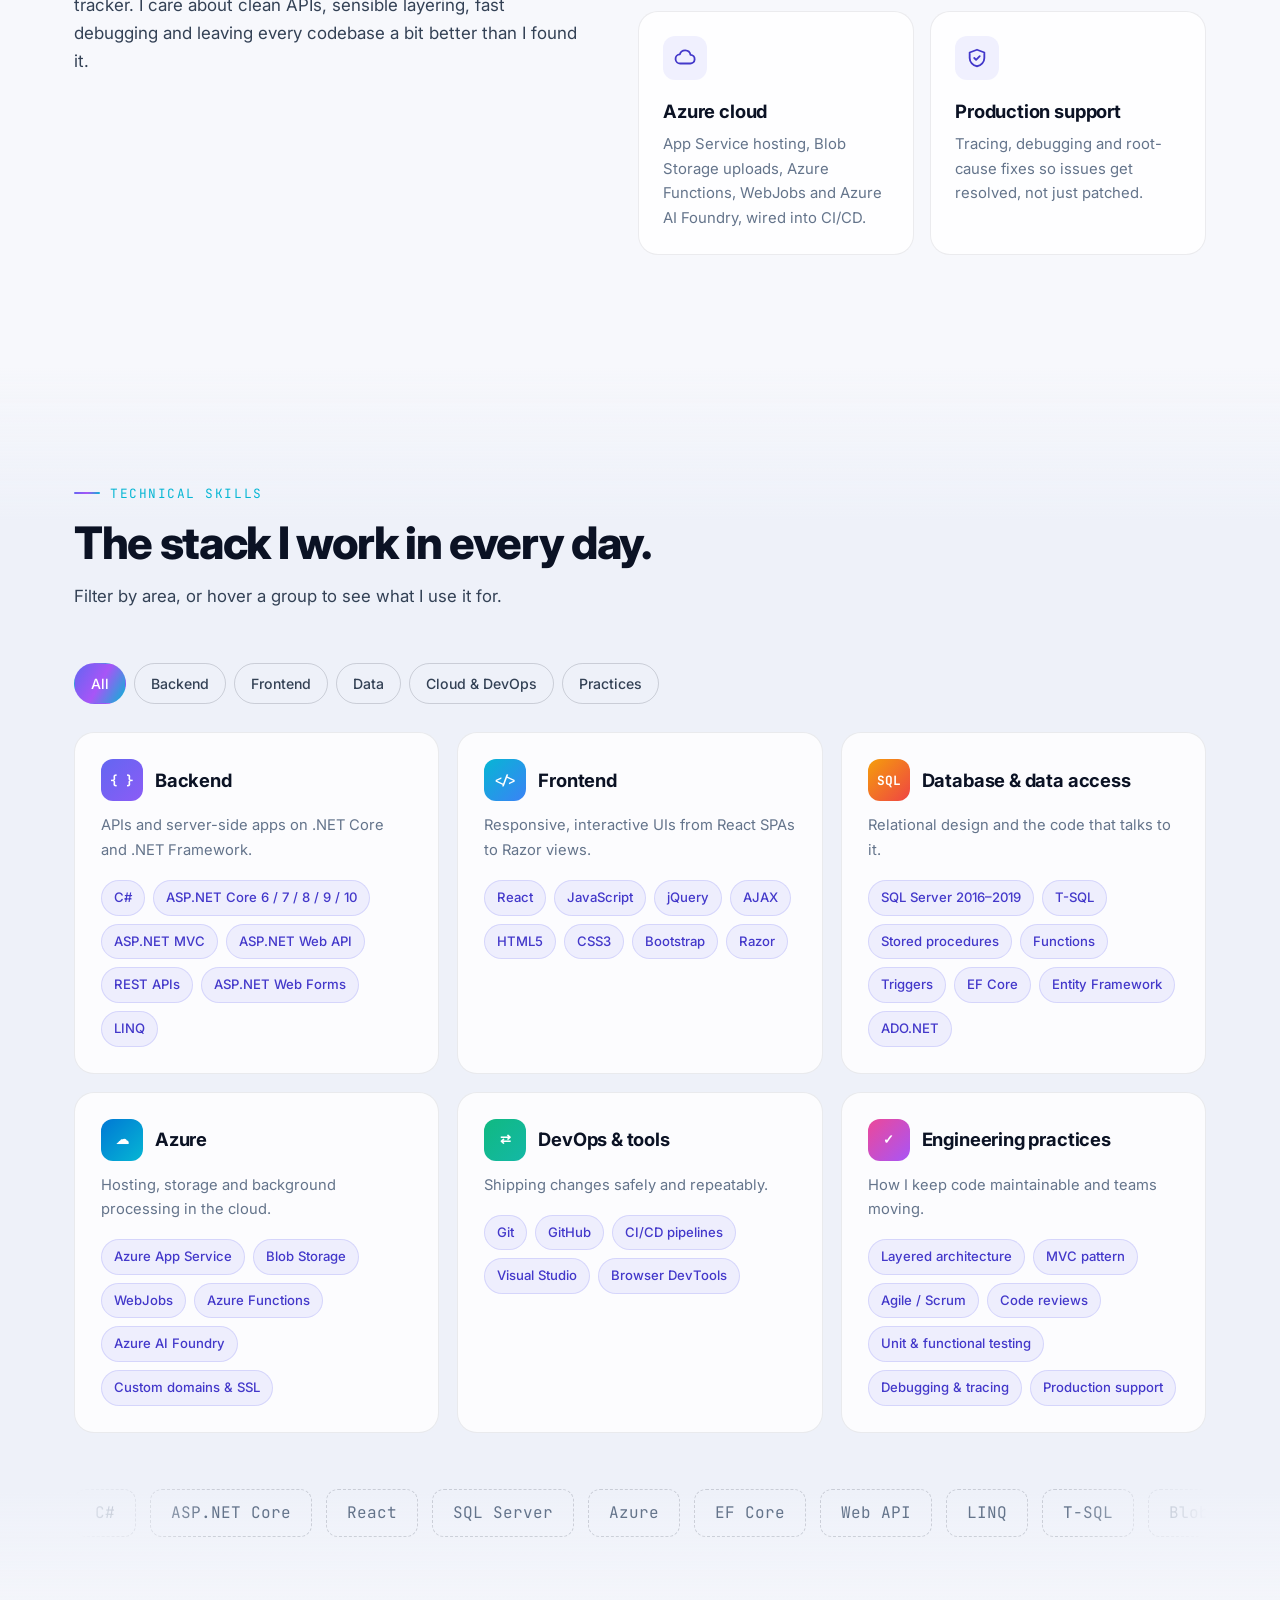
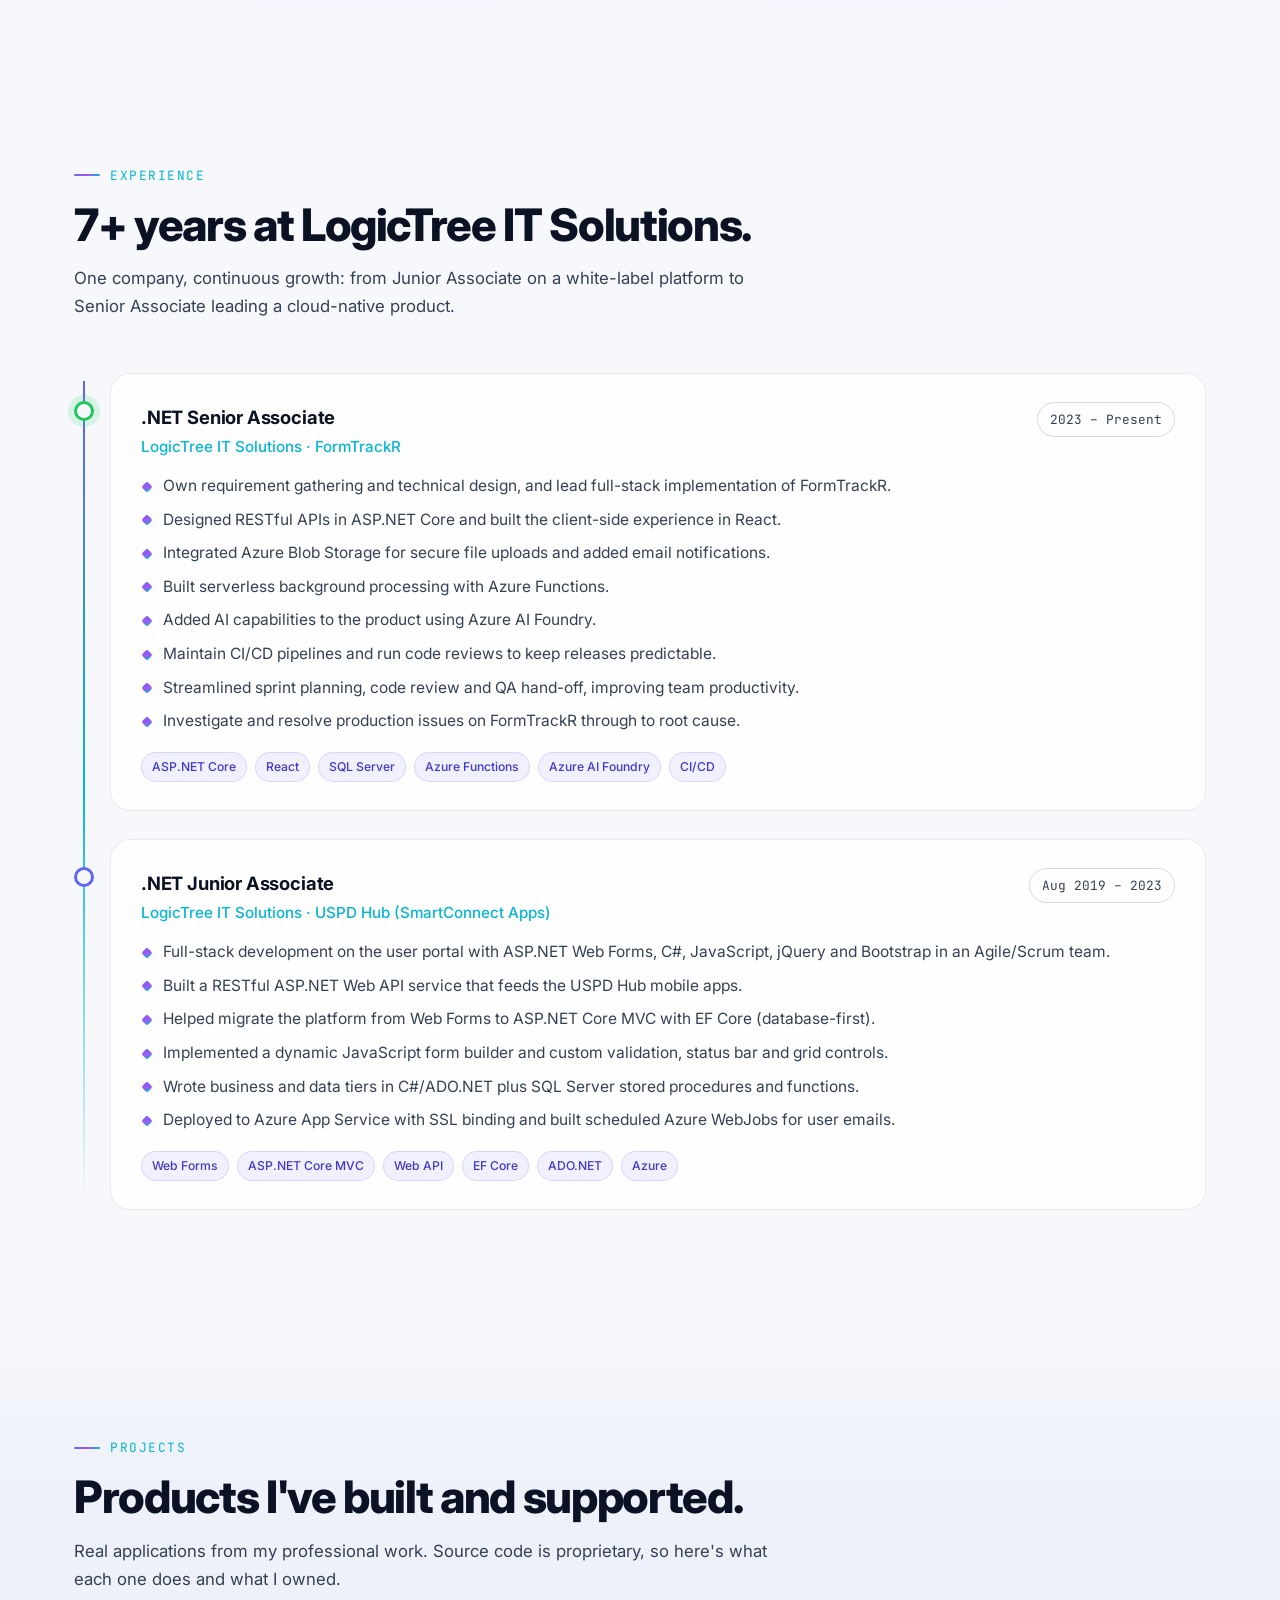
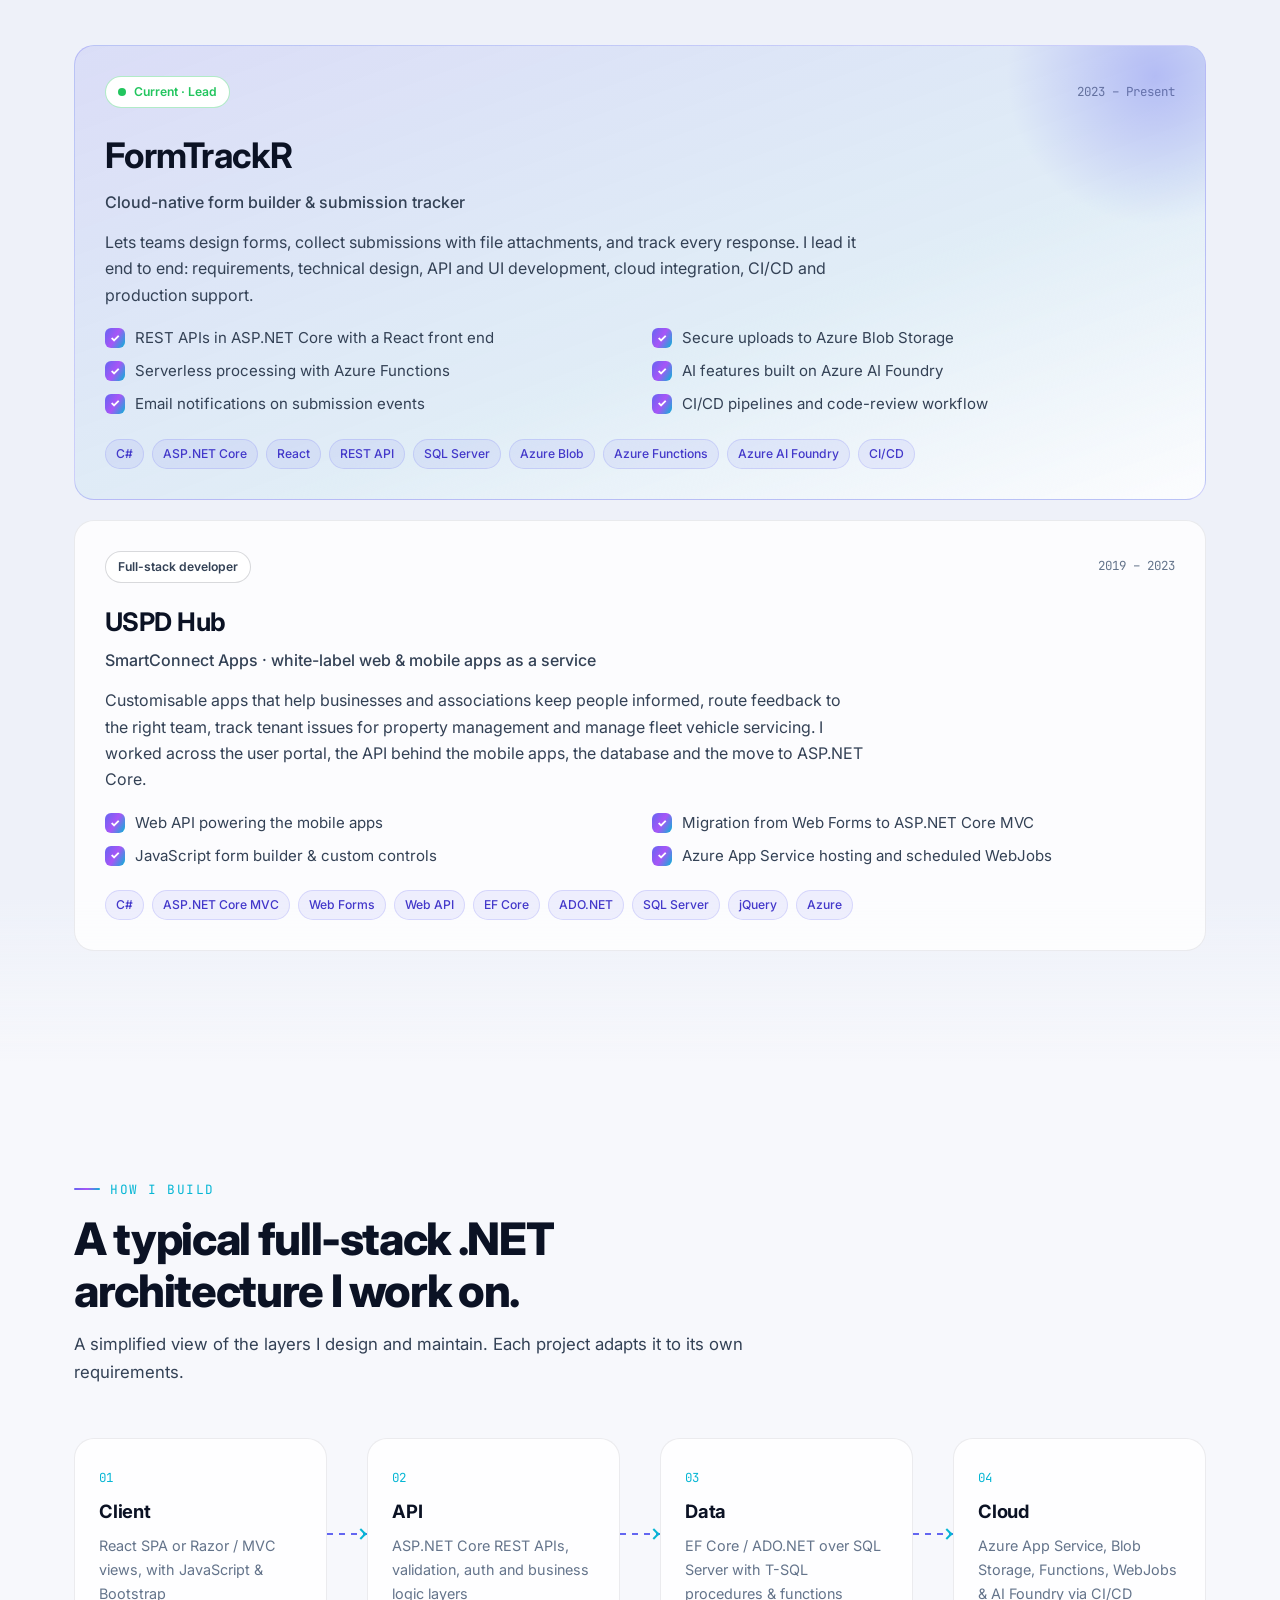
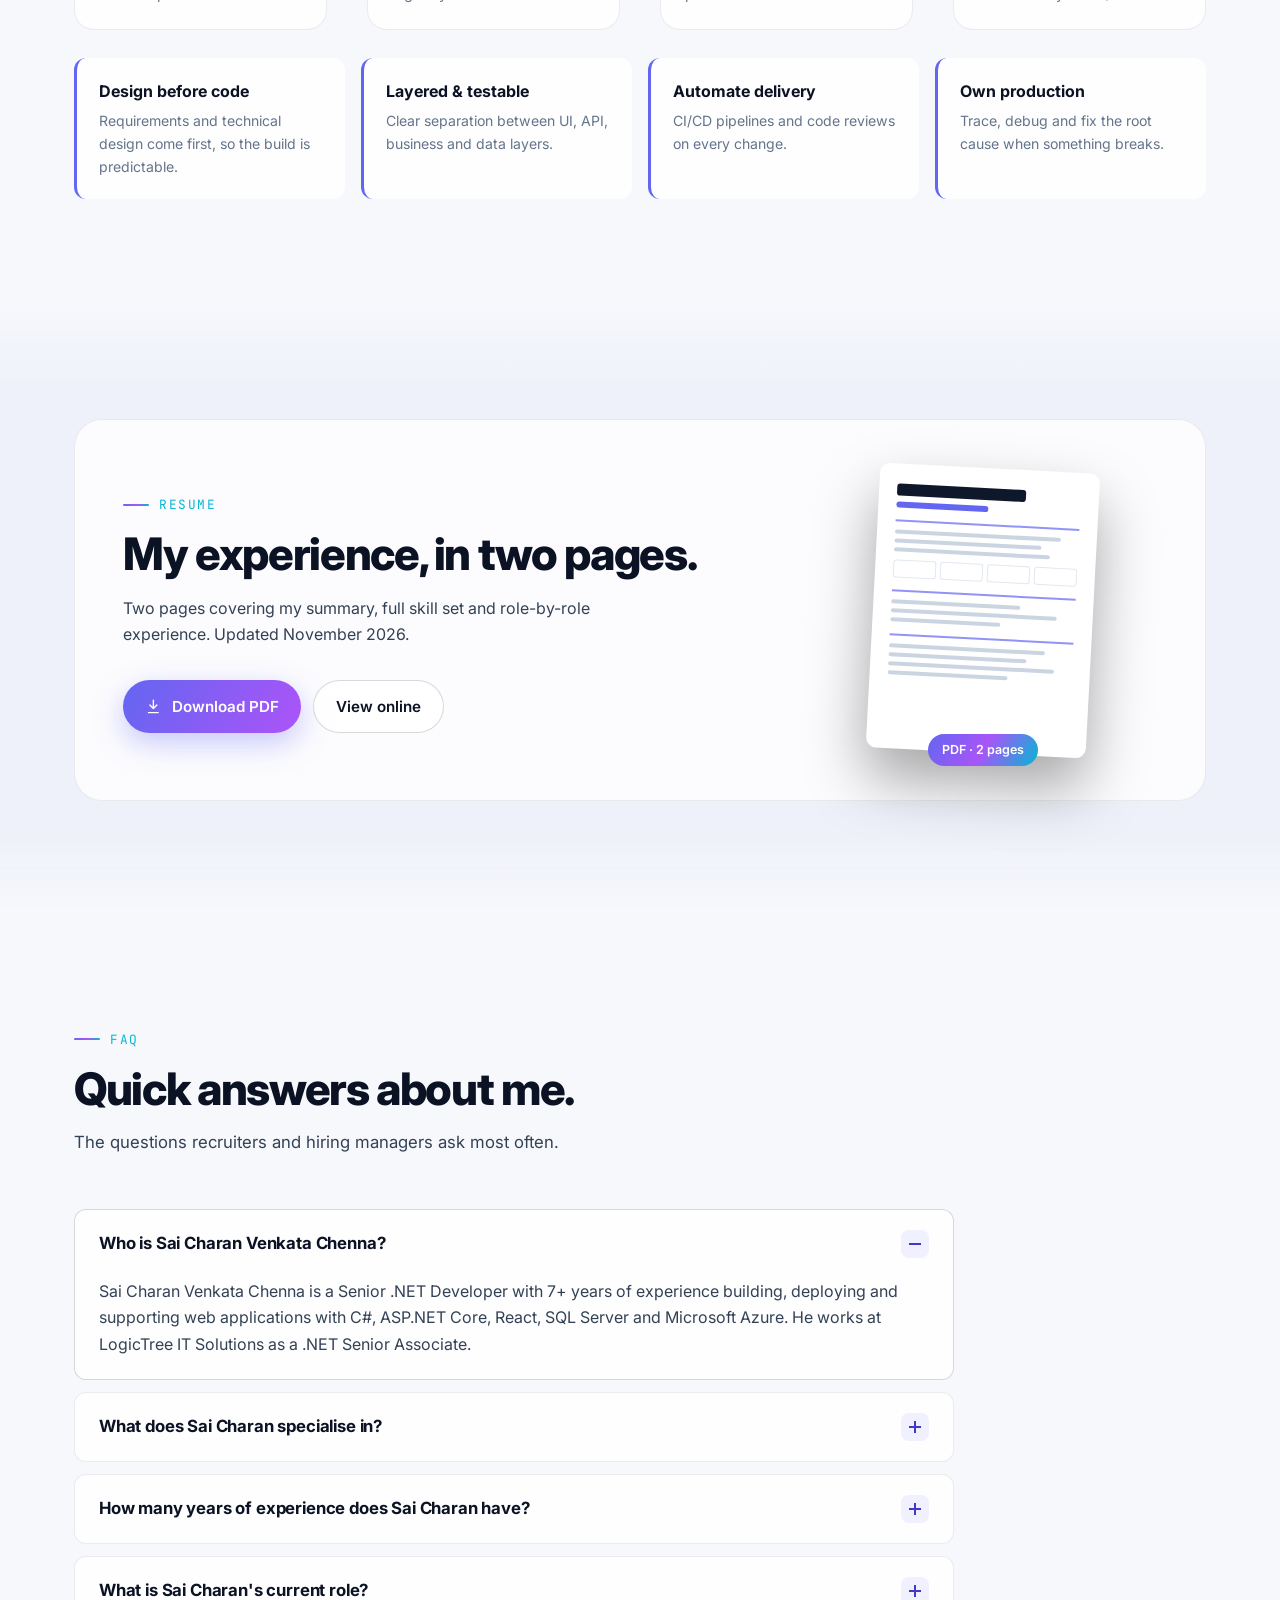
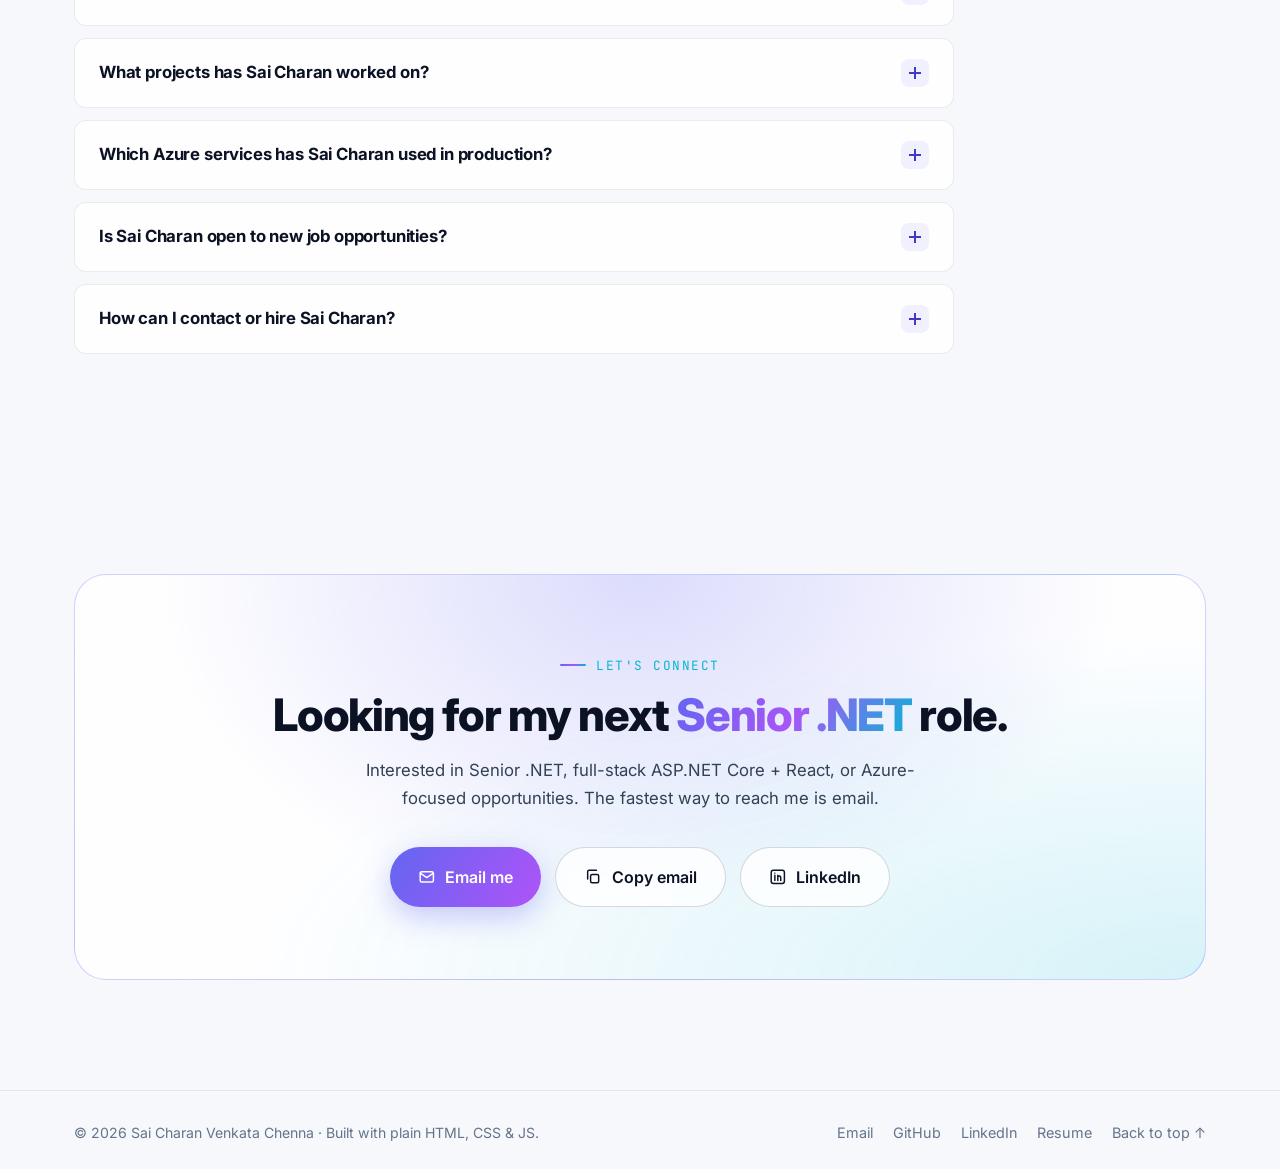
==== commit d42e28d8: "Use a full date and time for ProfilePage dateModified Search Console flagged "Invalid datetime value" ====
--- a/index.html
+++ b/index.html
@@ -67,7 +67,7 @@
       "mainEntity": {
         "@id": "https://saicharan-dotnet.github.io/#person"
       },
-      "dateModified": "2026-11-09"
+      "dateModified": "2026-11-10T17:00:00+05:30"
     },
     {
       "@type": "Person",
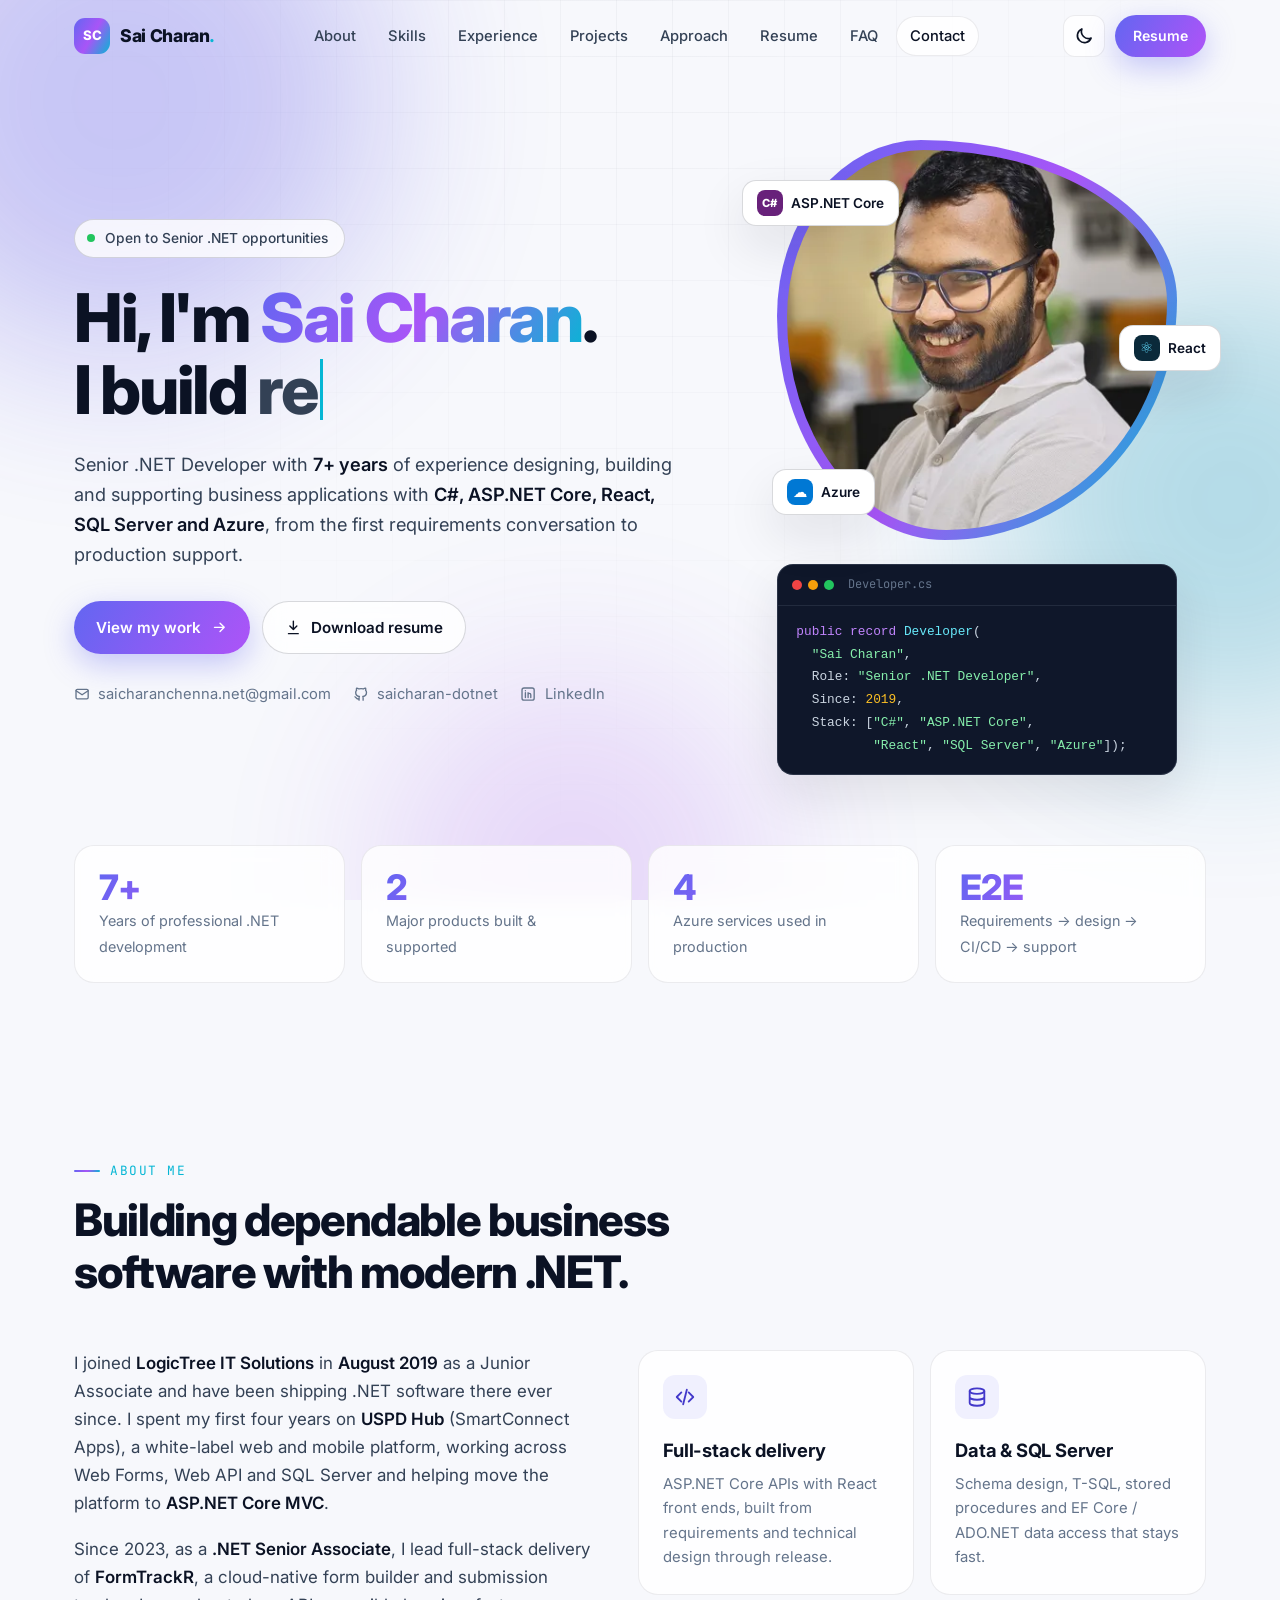
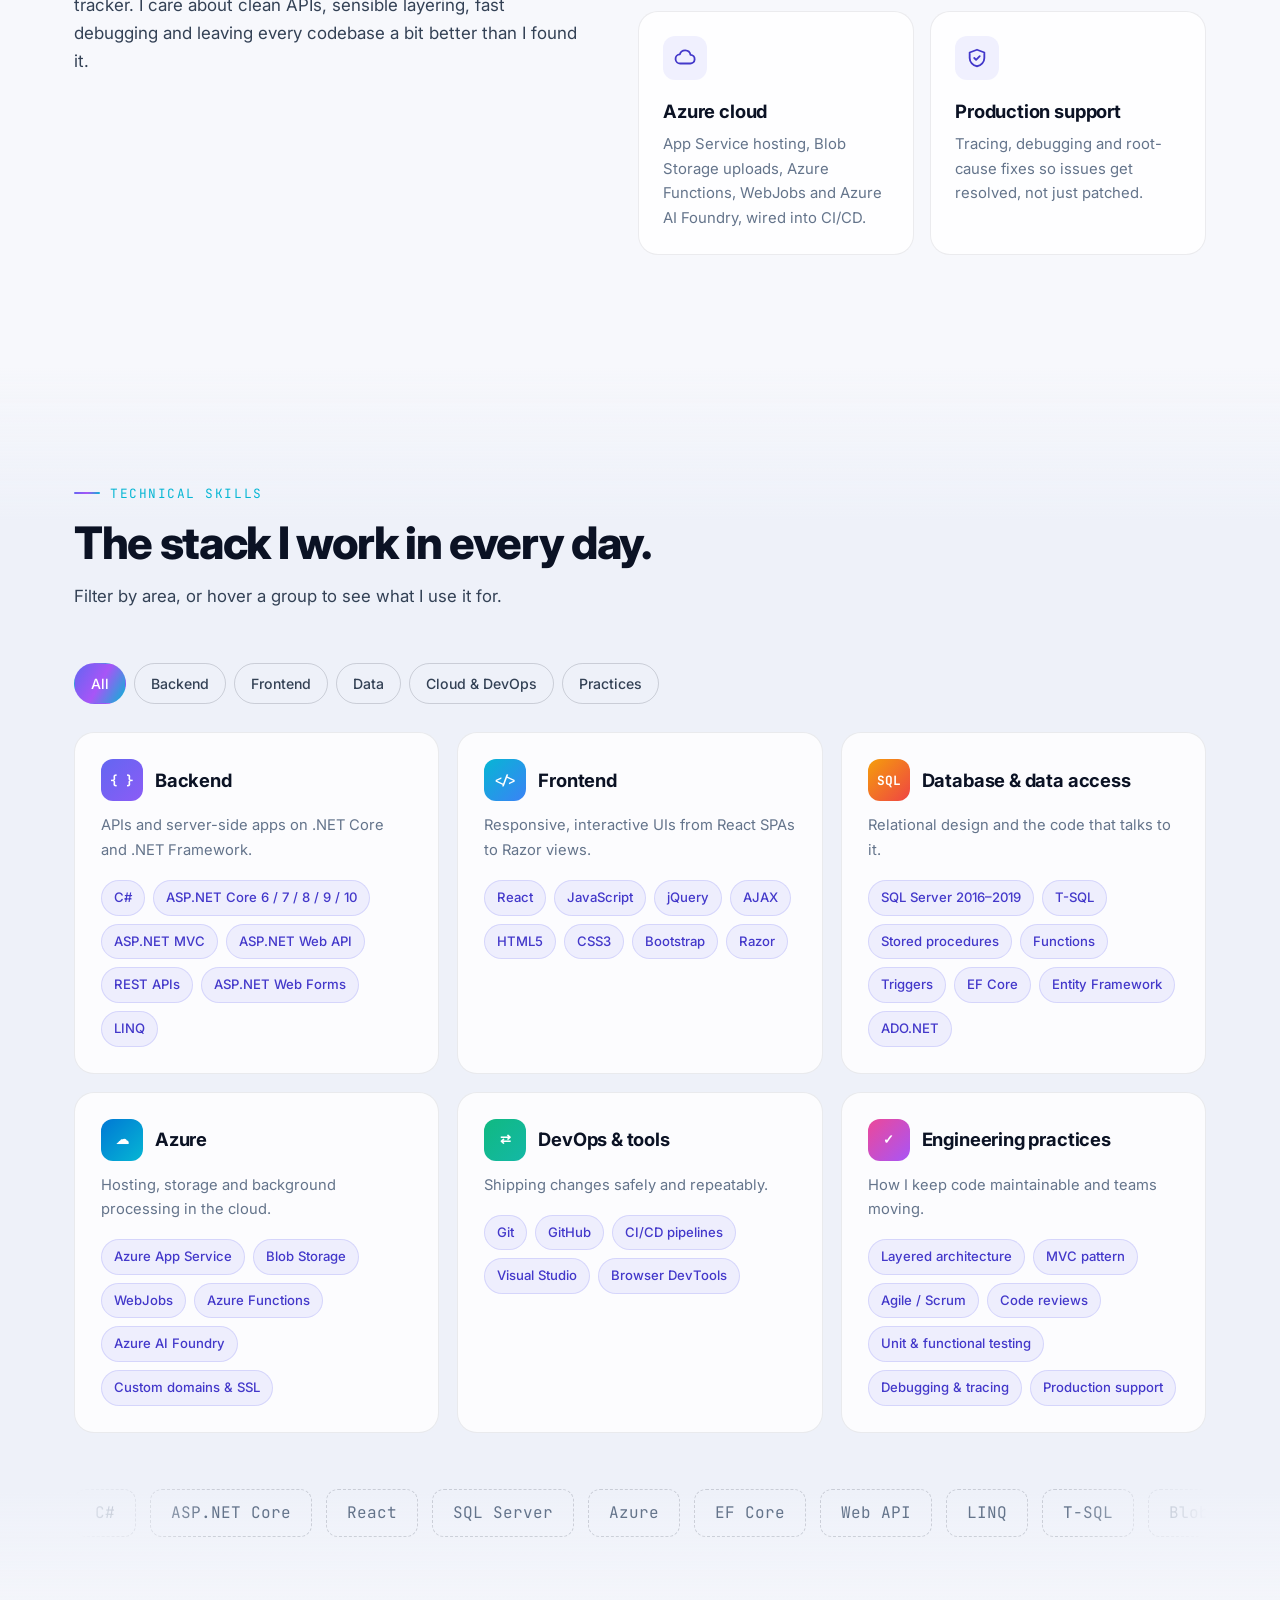
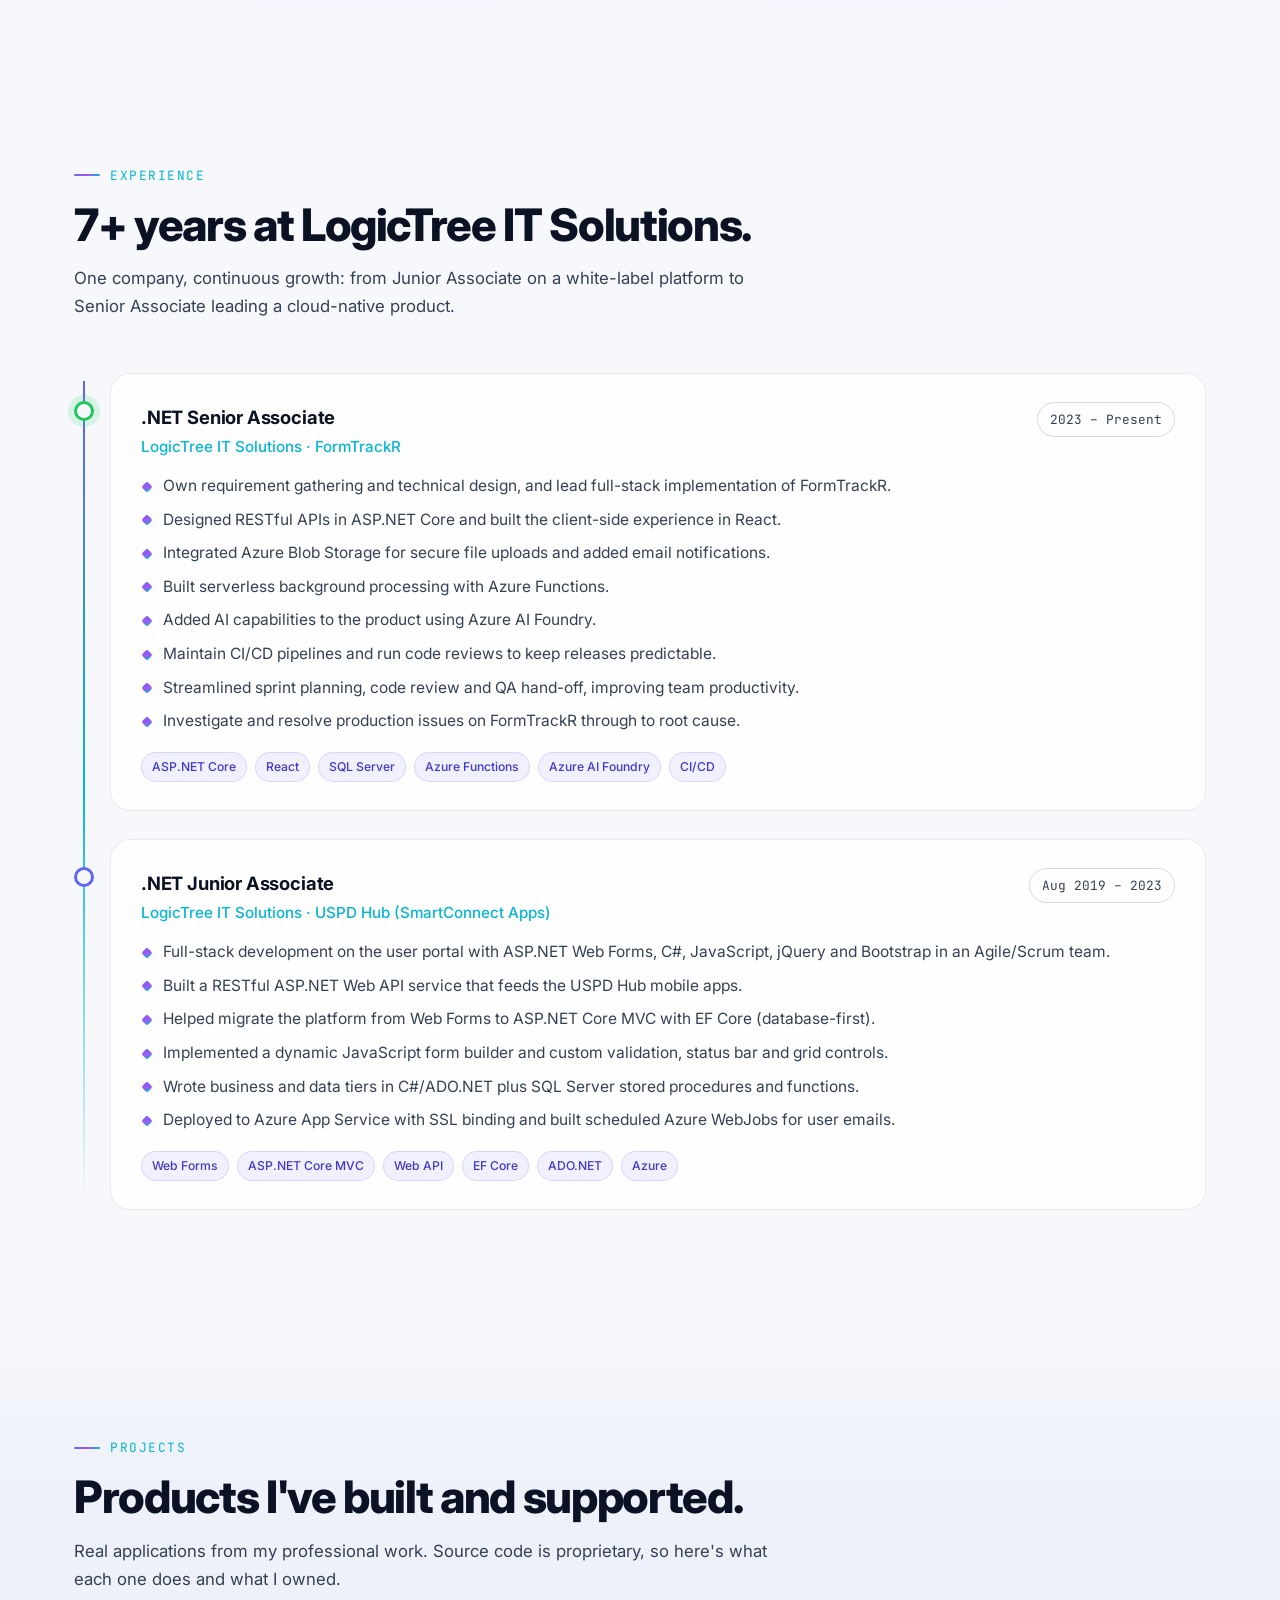
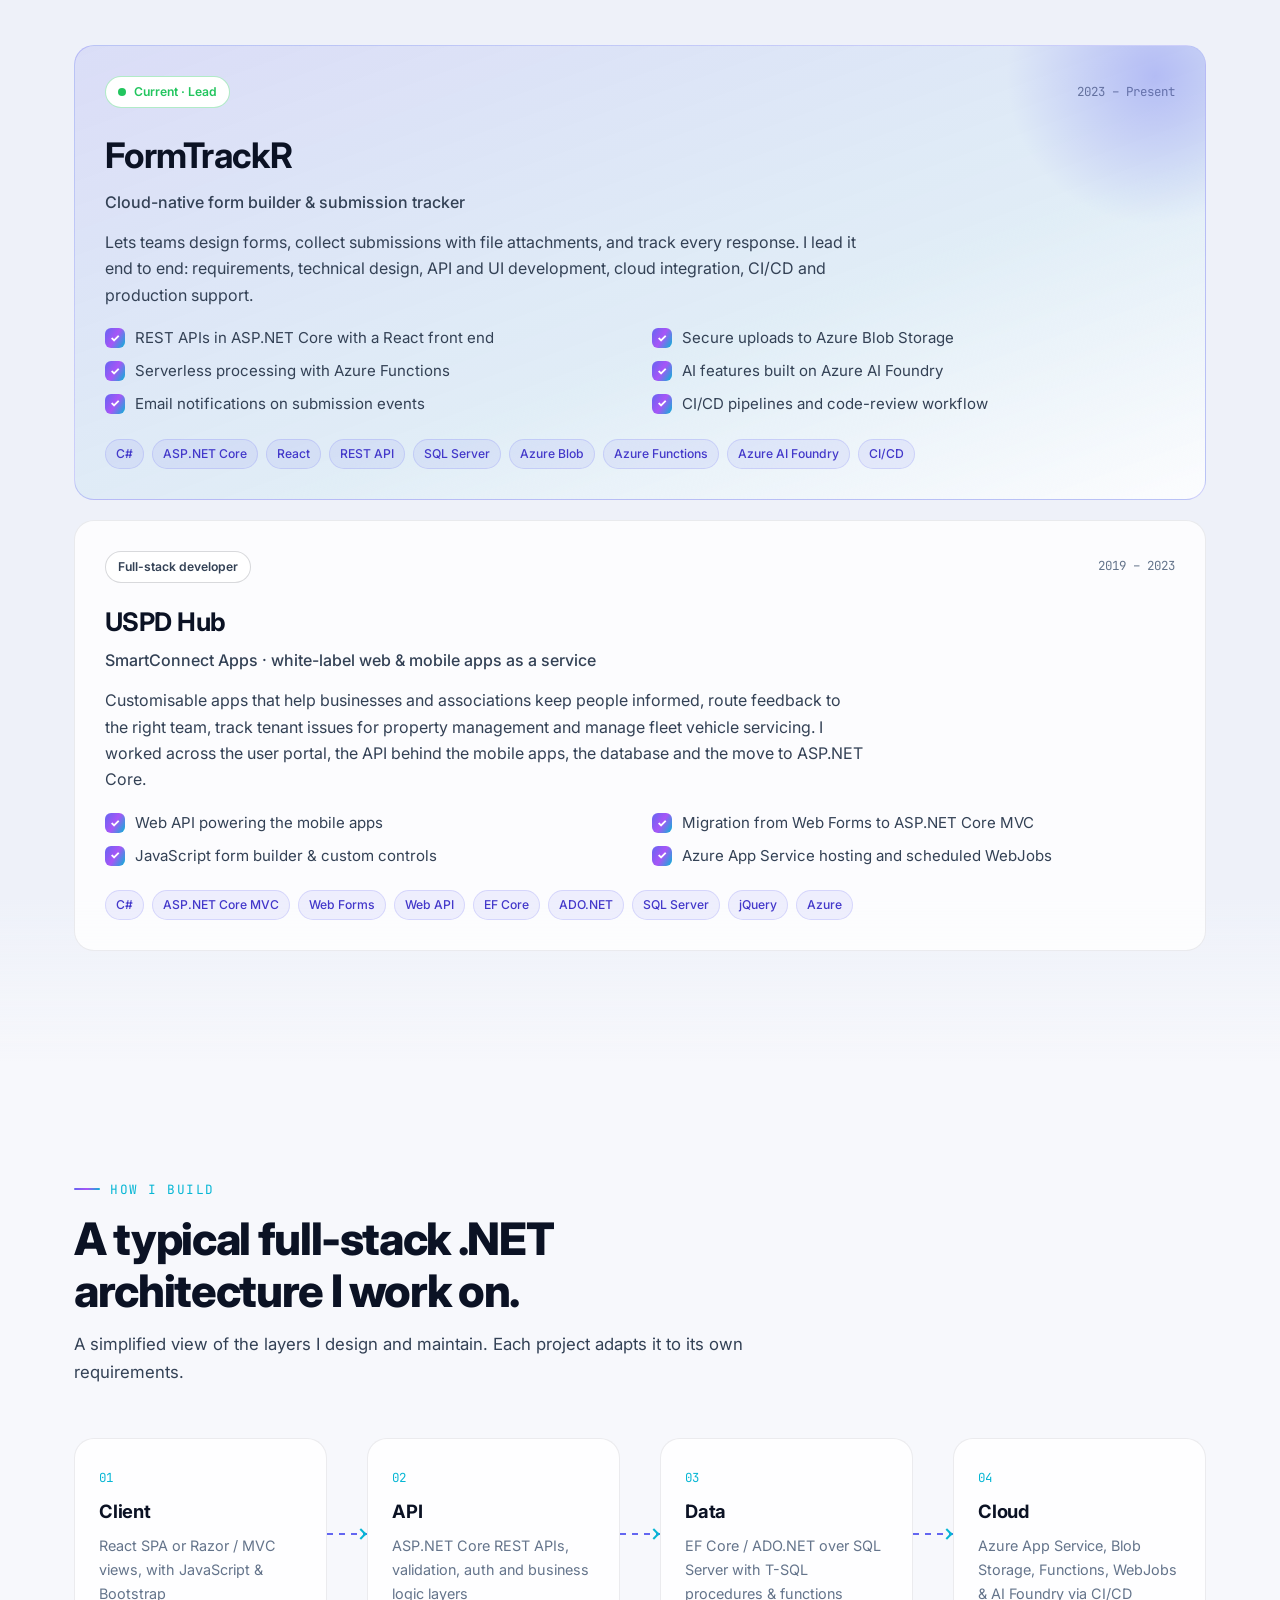
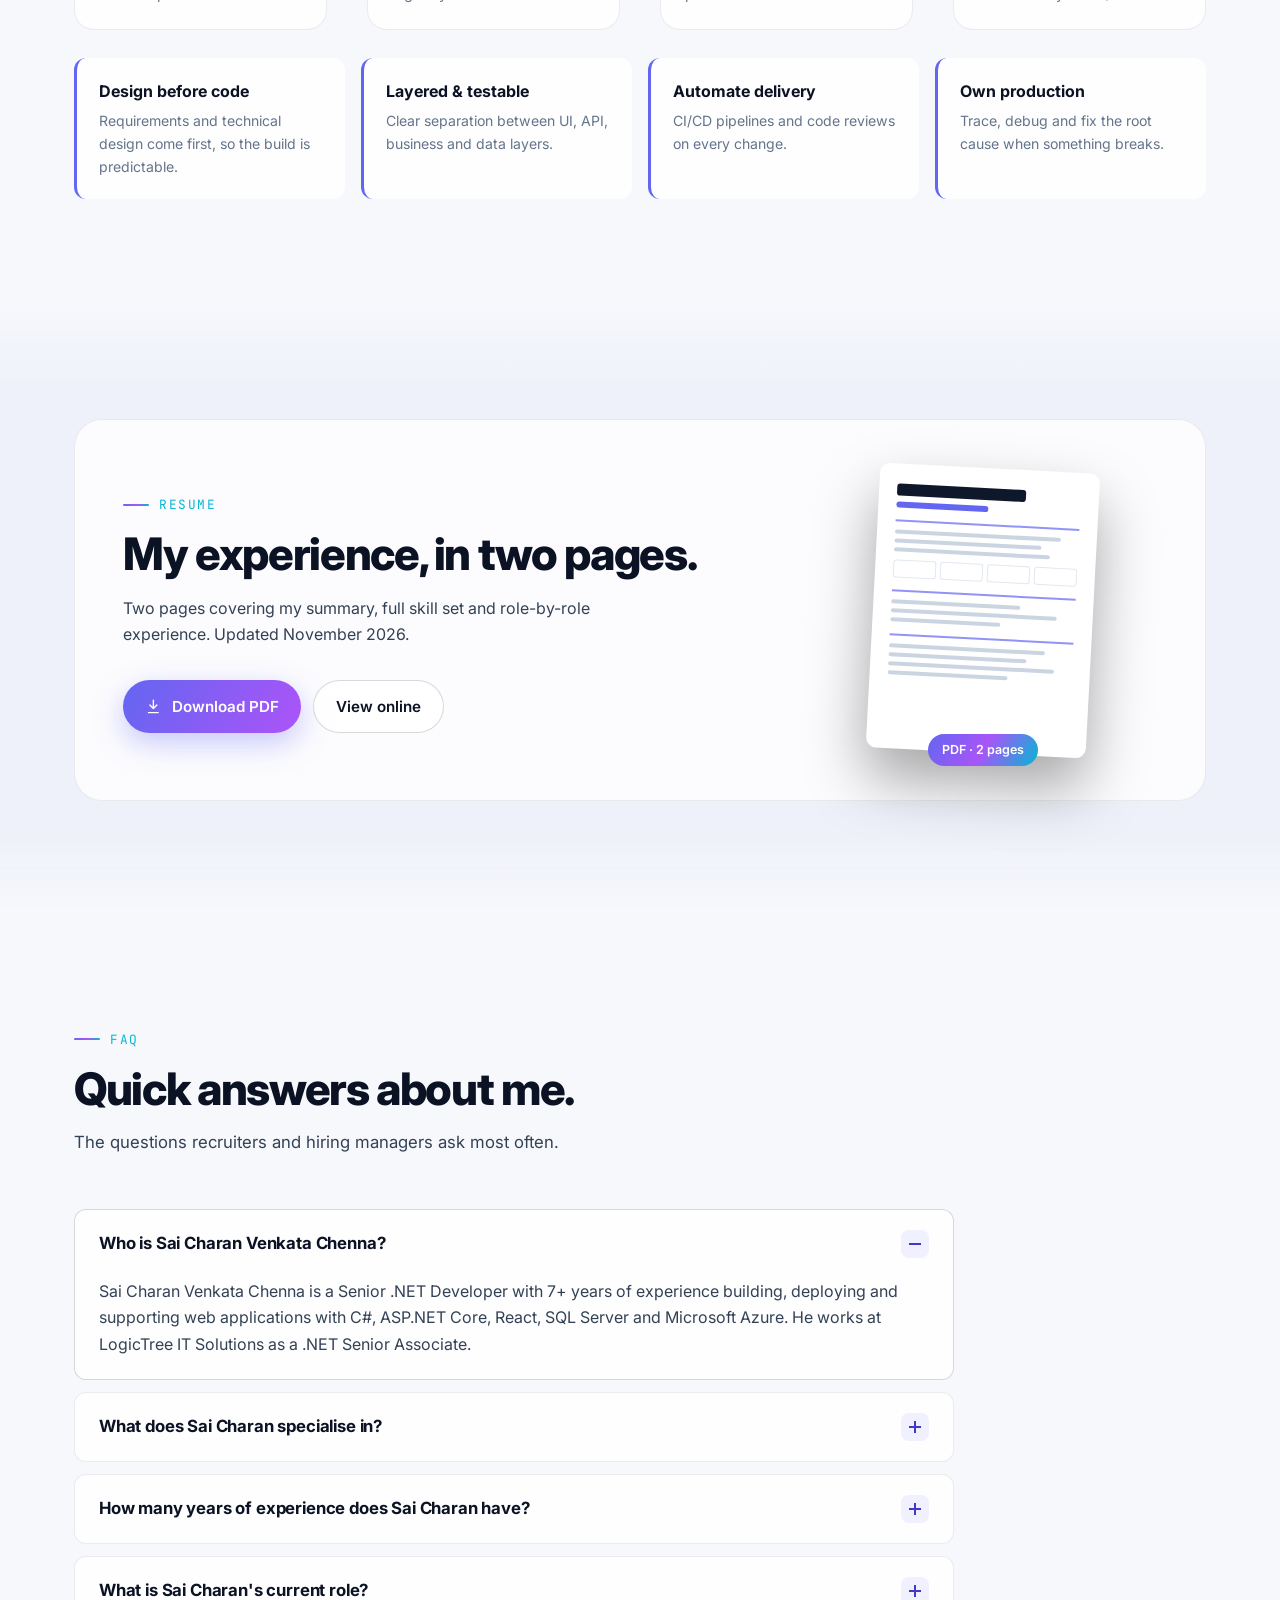
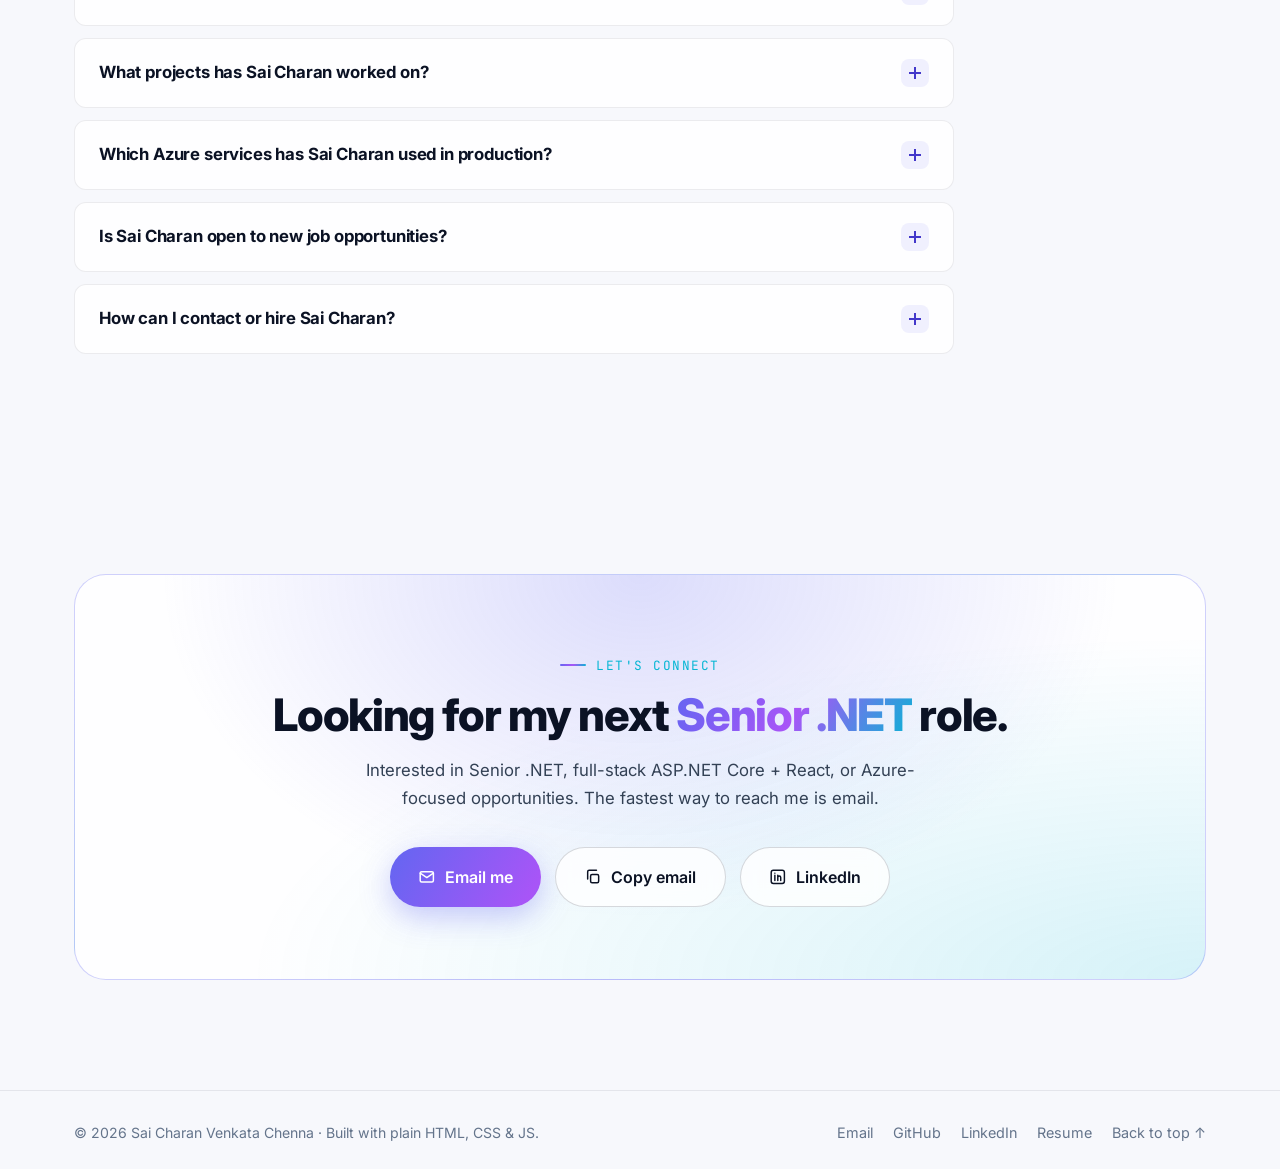
==== commit 28e550ec: "Show LinkedIn as a short link in the FAQ" ====
--- a/index.html
+++ b/index.html
@@ -180,7 +180,7 @@
           "name": "How can I contact or hire Sai Charan?",
           "acceptedAnswer": {
             "@type": "Answer",
-            "text": "Email saicharanchenna.net@gmail.com or connect on LinkedIn at linkedin.com/in/venkata-sai-charan-chenna-736368158. His resume can be downloaded from this website."
+            "text": "Email saicharanchenna.net@gmail.com or connect with him on LinkedIn. His resume can be downloaded from this website."
           }
         }
       ]
@@ -674,7 +674,7 @@
           </details>
           <details class="faq-item reveal">
             <summary><h3>How can I contact or hire Sai Charan?</h3><span class="faq-icon" aria-hidden="true"></span></summary>
-            <p>Email <a href="mailto:saicharanchenna.net@gmail.com">saicharanchenna.net@gmail.com</a> or connect on LinkedIn at <a href="https://www.linkedin.com/in/venkata-sai-charan-chenna-736368158/" target="_blank" rel="noopener noreferrer">linkedin.com/in/venkata-sai-charan-chenna-736368158</a>. His resume can be downloaded from this website.</p>
+            <p>Email <a href="mailto:saicharanchenna.net@gmail.com">saicharanchenna.net@gmail.com</a> or connect with him on <a href="https://www.linkedin.com/in/venkata-sai-charan-chenna-736368158/" target="_blank" rel="noopener noreferrer">LinkedIn</a>. His resume can be downloaded from this website.</p>
           </details>
         </div>
       </div>
